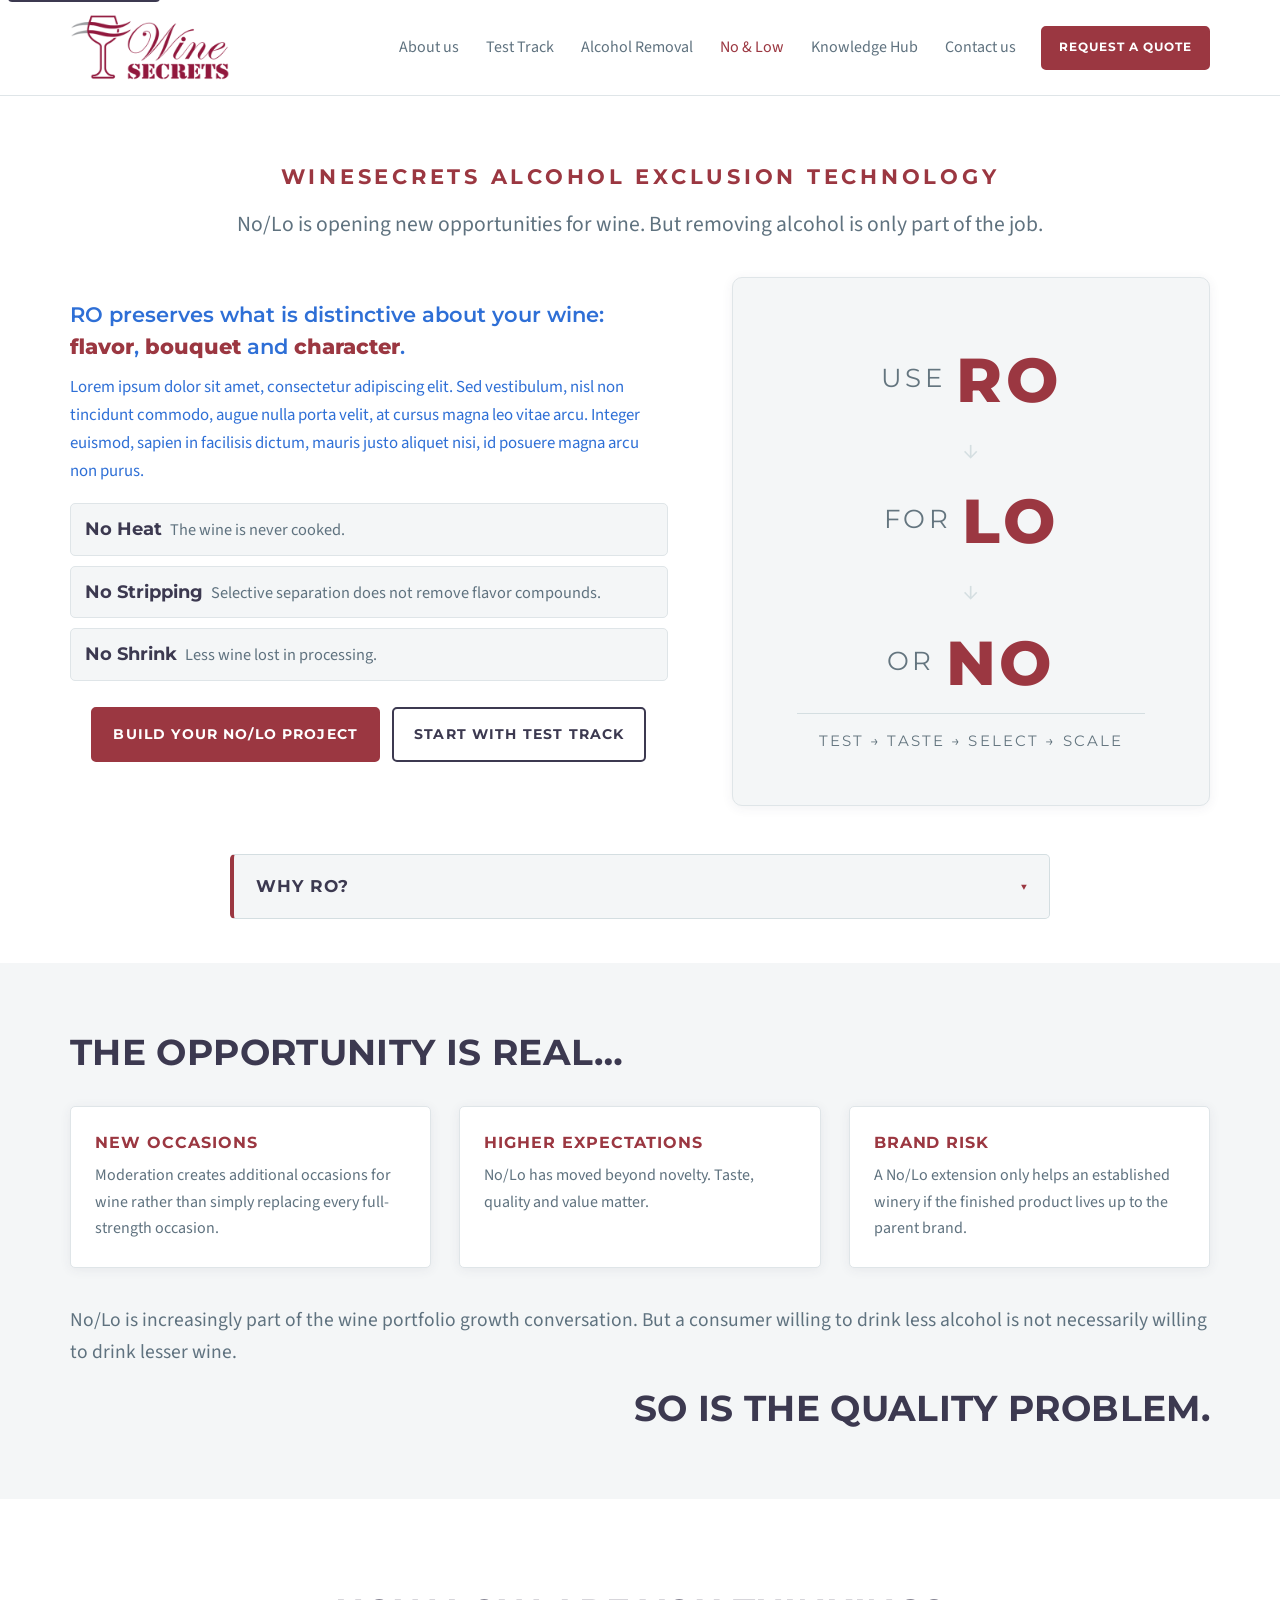
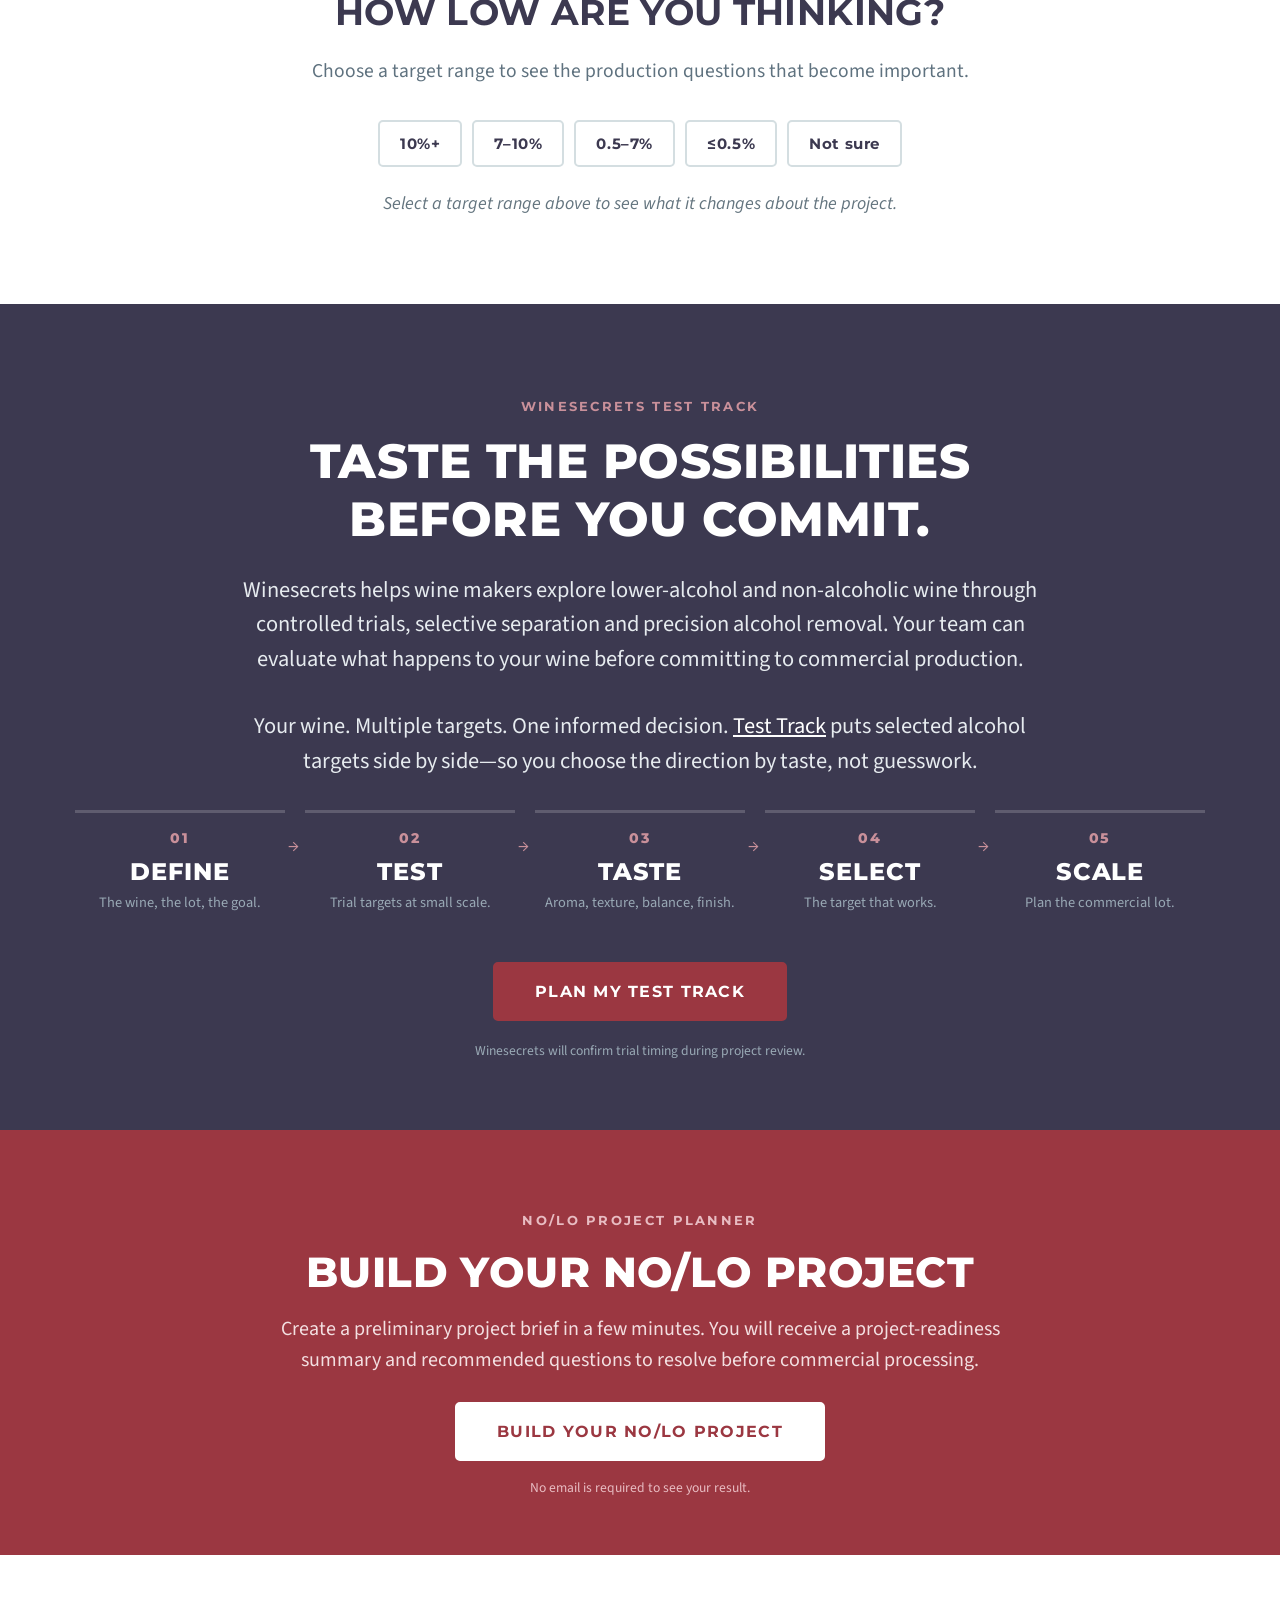
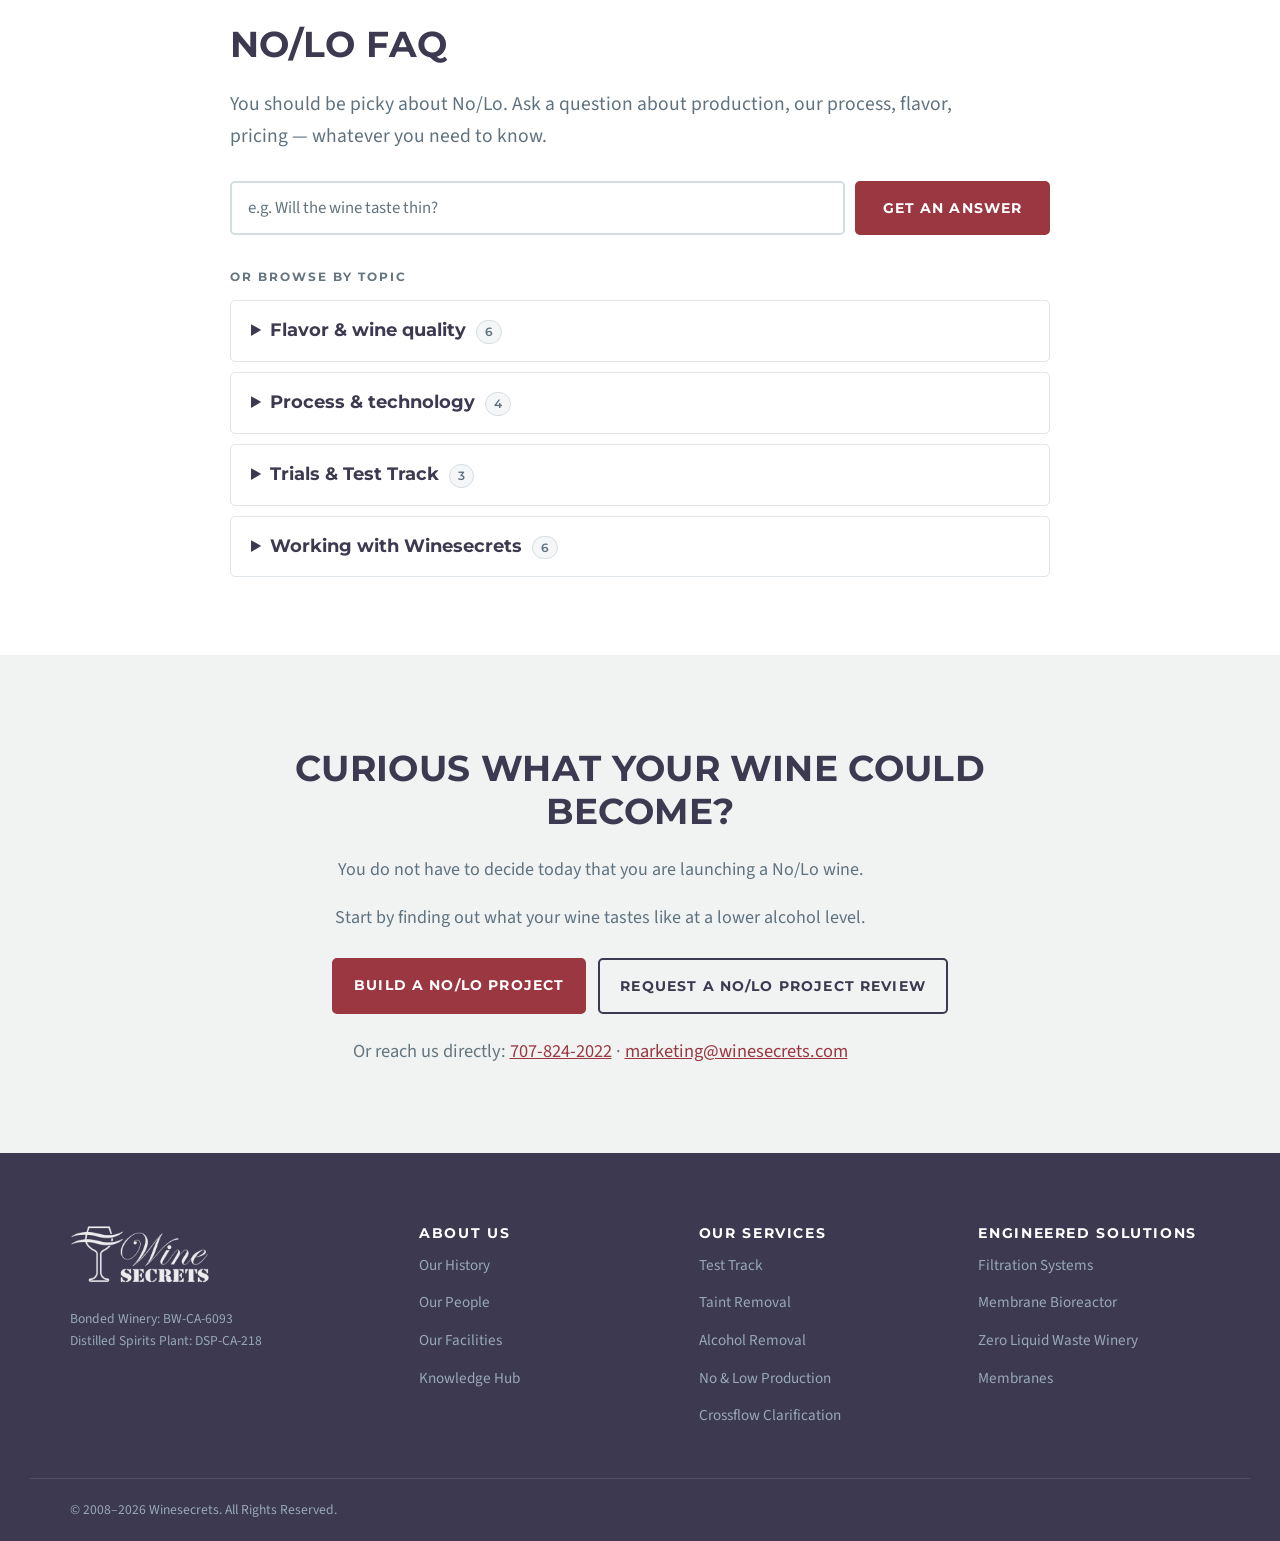
==== index.html @ f5e4d3cb "Intro line spans the page under the kicker; lorem block in brighter blue - 'No/Lo is opening new opp" ====
<!DOCTYPE html>
<html lang="en">
<head>
<meta charset="utf-8">
<meta name="viewport" content="width=device-width, initial-scale=1">
<title>No/Low Wine Dealcoholization | RO Alcohol Removal | Winesecrets</title>
<meta name="description" content="Explore No/Low wine production with Winesecrets. Trial multiple alcohol targets, evaluate your wine first, then scale with precision RO-based dealcoholization.">
<!--
  LOCAL PROTOTYPE — "Use RO for Lo or No" campaign page + No/Lo Project Planner.
  Not for production deployment. Claims marked [VERIFY ...] require Winesecrets signoff.
  See README.md for run/debug instructions.
-->
<link rel="icon" type="image/svg+xml" href="assets/favicon.svg">
<link rel="icon" type="image/png" sizes="32x32" href="assets/favicon-32.png">
<link rel="apple-touch-icon" href="assets/apple-touch-icon.png">
<link rel="preconnect" href="https://fonts.googleapis.com">
<link rel="preconnect" href="https://fonts.gstatic.com" crossorigin>
<link href="https://fonts.googleapis.com/css2?family=Montserrat:wght@400;600;700;800&family=Source+Sans+3:wght@400;600;700&display=swap" rel="stylesheet">
<link rel="stylesheet" href="css/styles.css?v=20260904q">
<script type="application/ld+json">
{
  "@context": "https://schema.org",
  "@type": "Service",
  "name": "No/Low Wine Dealcoholization",
  "provider": {
    "@type": "Organization",
    "name": "Winesecrets",
    "url": "https://winesecrets.com/"
  },
  "serviceType": "Wine dealcoholization and alcohol adjustment",
  "areaServed": "North America",
  "url": "https://winesecrets.com/no-lo-wine-dealcoholization/"
}
</script>
</head>
<body>
<a class="ws-nolo-skip" href="#main">Skip to content</a>

<!-- ============ 01 HEADER ============ -->
<header class="ws-nolo-header">
  <div class="ws-nolo-header__inner">
    <a class="ws-nolo-header__logo" href="https://winesecrets.com/">
      <img src="assets/logo.png" alt="Winesecrets" width="160" height="67">
    </a>
    <button class="ws-nolo-header__toggle" id="ws-nolo-nav-toggle" aria-expanded="false" aria-controls="ws-nolo-nav">
      <span class="ws-nolo-header__toggle-bar" aria-hidden="true"></span>
      Menu
    </button>
    <nav class="ws-nolo-header__nav" id="ws-nolo-nav" aria-label="Winesecrets">
      <ul>
        <li><a href="https://winesecrets.com/about-us/">About us</a></li>
        <li><a href="https://winesecrets.com/test-track/">Test Track</a></li>
        <li><a href="https://winesecrets.com/alcohol-removal/">Alcohol Removal</a></li>
        <li><a href="https://winesecrets.com/no-lo/" aria-current="page">No &amp; Low</a></li>
        <li><a href="https://winesecrets.com/knowledge-hub/">Knowledge Hub</a></li>
        <li><a href="https://winesecrets.com/contact-us">Contact us</a></li>
        <li><a class="ws-nolo-btn ws-nolo-btn--primary ws-nolo-btn--sm" href="https://winesecrets.com/contact-us">Request a Quote</a></li>
      </ul>
    </nav>
  </div>
</header>

<main id="main">

<!-- ============ 02 HERO ============ -->
<section class="ws-nolo-hero" id="top">
  <div class="ws-nolo-container ws-nolo-hero__kicker">
    <p class="ws-nolo-eyebrow">Winesecrets Alcohol Exclusion Technology</p>
    <p class="ws-nolo-hero__intro">No/Lo is opening new opportunities for wine. But removing alcohol is only part of the job.</p>
  </div>
  <div class="ws-nolo-container ws-nolo-hero__grid">
    <div class="ws-nolo-hero__copy">
      <h1 class="ws-nolo-visually-hidden">Use RO for Lo or No</h1>
      <div class="ws-nolo-hero__quality">
        <p class="ws-nolo-hero__quality-label" id="ws-nolo-quality-label">RO preserves what is distinctive about your wine: <strong>flavor</strong>, <strong>bouquet</strong> and <strong>character</strong>.</p>
        <!-- PLACEHOLDER COPY: replace before production -->
        <p class="ws-nolo-hero__quality-lorem">Lorem ipsum dolor sit amet, consectetur adipiscing elit. Sed vestibulum, nisl non tincidunt commodo, augue nulla porta velit, at cursus magna leo vitae arcu. Integer euismod, sapien in facilisis dictum, mauris justo aliquet nisi, id posuere magna arcu non purus.</p>
        <ul class="ws-nolo-hero__benefits" aria-labelledby="ws-nolo-quality-label">
          <li><strong>No Heat</strong><span>The wine is never cooked.</span></li>
          <li><strong>No Stripping</strong><span>Selective separation does not remove flavor compounds.</span></li>
          <li><strong>No Shrink</strong><span>Less wine lost in processing.</span></li>
        </ul>
      </div>
      <div class="ws-nolo-hero__ctas">
        <a class="ws-nolo-btn ws-nolo-btn--primary" id="ws-nolo-hero-build" href="#project-planner" data-analytics="nolo_hero_project_click">Build Your No/Lo Project</a>
        <a class="ws-nolo-btn ws-nolo-btn--secondary" id="ws-nolo-hero-testtrack" href="#test-track" data-analytics="nolo_hero_testtrack_click">Start with Test Track</a>
      </div>
    </div>
    <div class="ws-nolo-hero__visual" aria-hidden="true">
      <div class="ws-nolo-hero__device">
        <div class="ws-nolo-hero__device-stack">
          <div class="ws-nolo-hero__device-row"><span class="ws-nolo-hero__device-word">Use</span> <span class="ws-nolo-hero__device-mark">RO</span></div>
          <div class="ws-nolo-hero__device-arrow">&darr;</div>
          <div class="ws-nolo-hero__device-row"><span class="ws-nolo-hero__device-word">for</span> <span class="ws-nolo-hero__device-mark">LO</span></div>
          <div class="ws-nolo-hero__device-arrow">&darr;</div>
          <div class="ws-nolo-hero__device-row"><span class="ws-nolo-hero__device-word">or</span> <span class="ws-nolo-hero__device-mark">NO</span></div>
        </div>
        <div class="ws-nolo-hero__device-caption">Test &rarr; Taste &rarr; Select &rarr; Scale</div>
      </div>
    </div>
  </div>
  <!-- Returning-visitor callout is injected here by js/visitor.js when a saved project exists -->
  <div class="ws-nolo-container" id="ws-nolo-welcome-slot"></div>
</section>

<!-- ============ 03 WHY RO? (optional technical aside, collapsible) ============ -->
<section class="ws-nolo-aside" id="process">
  <div class="ws-nolo-container">
    <details class="ws-nolo-collapse ws-nolo-collapse--aside" id="ws-nolo-process-details">
      <summary>
        <h2>Why RO?</h2>
      </summary>
      <div class="ws-nolo-collapse__body">
        <p class="ws-nolo-lead">Winesecrets uses Reverse Osmosis as the selective separation stage of its alcohol-removal workflow.</p>

        <ol class="ws-nolo-diagram" aria-label="Winesecrets No/Lo process">
          <li>Wine</li>
          <li>RO Separation</li>
          <li>Permeate Stream</li>
          <li>Controlled Ethanol Removal</li>
          <li>Reintegration</li>
          <li>Target ABV</li>
        </ol>

        <div class="ws-nolo-prose">
          <p>The purpose is not simply to remove alcohol. It is to make the intervention controlled and selective, then return the adjusted stream to the wine as part of the complete production workflow.</p>
        </div>
        <details class="ws-nolo-details">
          <summary>What happens during RO separation?</summary>
          <p>RO separates a permeate stream containing water and ethanol from larger wine components. Ethanol is then reduced from that stream through the appropriate controlled process before reintegration.</p>
        </details>
      </div>
    </details>
  </div>
</section>

<!-- ============ 04 MARKET CONTEXT ============ -->
<section class="ws-nolo-section ws-nolo-section--soft" id="market" data-visitor-section="market">
  <div class="ws-nolo-container">
    <h2>The opportunity is real&hellip;</h2>
    <!-- Implementation note: no unsupported market-size statistics here. If added later they must be sourced, dated, and wine-specific. -->
    <div class="ws-nolo-cardgrid ws-nolo-cardgrid--3">
      <article class="ws-nolo-card">
        <h3>New Occasions</h3>
        <p>Moderation creates additional occasions for wine rather than simply replacing every full-strength occasion.</p>
      </article>
      <article class="ws-nolo-card">
        <h3>Higher Expectations</h3>
        <p>No/Lo has moved beyond novelty. Taste, quality and value matter.</p>
      </article>
      <article class="ws-nolo-card">
        <h3>Brand Risk</h3>
        <p>A No/Lo extension only helps an established winery if the finished product lives up to the parent brand.</p>
      </article>
    </div>
    <p class="ws-nolo-lead ws-nolo-market__shift">No/Lo is increasingly part of the wine portfolio growth conversation. But a consumer willing to drink less alcohol is not necessarily willing to drink lesser wine.</p>
    <h2 class="ws-nolo-market__punch">So is the quality problem.</h2>
  </div>
</section>

<!-- ============ 04 TARGET EXPLORER ============ -->
<section class="ws-nolo-section" id="target-explorer">
  <div class="ws-nolo-container ws-nolo-center">
    <h2>How low are you thinking?</h2>
    <p class="ws-nolo-lead">Choose a target range to see the production questions that become important.</p>
    <!-- Target ranges are planning categories, not regulatory classifications. Exact ranges may be adjusted after regulatory/technical review. -->
    <div class="ws-nolo-explorer">
      <div class="ws-nolo-explorer__controls" role="group" aria-label="Target alcohol range" id="ws-nolo-explorer-controls">
        <!-- buttons rendered by js/main.js from js/content.js -->
      </div>
      <div class="ws-nolo-explorer__panel" id="ws-nolo-explorer-panel" aria-live="polite">
        <p class="ws-nolo-explorer__hint">Select a target range above to see what it changes about the project.</p>
      </div>
      <div class="ws-nolo-explorer__cta" id="ws-nolo-explorer-cta" hidden>
        <button type="button" class="ws-nolo-btn ws-nolo-btn--primary" id="ws-nolo-explorer-build">Build My No/Lo Project</button>
      </div>
    </div>
  </div>
</section>

<!-- ============ 05 TEST TRACK (focal section) ============ -->
<section class="ws-nolo-section ws-nolo-testtrack" id="test-track" data-visitor-section="testtrack">
  <div class="ws-nolo-container ws-nolo-center">
    <p class="ws-nolo-eyebrow ws-nolo-eyebrow--ondark">Winesecrets Test Track</p>
    <h2 class="ws-nolo-testtrack__title">Taste the possibilities<br>before you commit.</h2>
    <p class="ws-nolo-testtrack__lead">Winesecrets helps wine makers explore lower-alcohol and non-alcoholic wine through controlled trials, selective separation and precision alcohol removal. Your team can evaluate what happens to your wine before committing to commercial production.</p>
    <p class="ws-nolo-testtrack__lead">Your wine. Multiple targets. One informed decision. <a href="https://winesecrets.com/test-track/">Test Track</a> puts selected alcohol targets side by side&mdash;so you choose the direction by taste, not guesswork.</p>
    <ol class="ws-nolo-testtrack__steps">
      <li><span class="ws-nolo-testtrack__num" aria-hidden="true">01</span><strong>Define</strong><small>The wine, the lot, the goal.</small></li>
      <li><span class="ws-nolo-testtrack__num" aria-hidden="true">02</span><strong>Test</strong><small>Trial targets at small scale.</small></li>
      <li><span class="ws-nolo-testtrack__num" aria-hidden="true">03</span><strong>Taste</strong><small>Aroma, texture, balance, finish.</small></li>
      <li><span class="ws-nolo-testtrack__num" aria-hidden="true">04</span><strong>Select</strong><small>The target that works.</small></li>
      <li><span class="ws-nolo-testtrack__num" aria-hidden="true">05</span><strong>Scale</strong><small>Plan the commercial lot.</small></li>
    </ol>
    <button type="button" class="ws-nolo-btn ws-nolo-btn--primary ws-nolo-btn--lg" id="ws-nolo-testtrack-plan" data-analytics="nolo_testtrack_cta_clicked">Plan My Test Track</button>
    <!-- [VERIFY OPERATIONS] No turnaround promise here. Timing language: -->
    <p class="ws-nolo-microcopy ws-nolo-microcopy--ondark">Winesecrets will confirm trial timing during project review.</p>
  </div>
</section>

<!-- ============ 06 NO/LO PROJECT PLANNER (opens in modal) ============ -->
<section class="ws-nolo-section ws-nolo-planner-band" id="project-planner">
  <div class="ws-nolo-container ws-nolo-center">
    <p class="ws-nolo-eyebrow ws-nolo-eyebrow--onburgundy">No/Lo Project Planner</p>
    <h2 class="ws-nolo-planner-band__title">Build Your No/Lo Project</h2>
    <p class="ws-nolo-planner-band__lead">Create a preliminary project brief in a few minutes. You will receive a project-readiness summary and recommended questions to resolve before commercial processing.</p>
    <button type="button" class="ws-nolo-btn ws-nolo-btn--inverse ws-nolo-btn--lg" id="ws-nolo-open-planner">Build Your No/Lo Project</button>
    <p class="ws-nolo-microcopy ws-nolo-planner-band__note">No email is required to see your result.</p>
  </div>
</section>

<!-- Common-concerns questions merged into the FAQ ask box below (js/content.js). -->

<!-- ============ 08 FAQ / ASK A QUESTION ============ -->
<section class="ws-nolo-section" id="faq">
  <div class="ws-nolo-container ws-nolo-container--narrow">
    <h2>No/Lo FAQ</h2>
    <p class="ws-nolo-lead">You should be picky about No/Lo. Ask a question about production, our process, flavor, pricing &mdash; whatever you need to know.</p>
    <form class="ws-nolo-ask" id="ws-nolo-ask-form" role="search">
      <label class="ws-nolo-visually-hidden" for="ws-nolo-ask-input">Ask a No/Lo question</label>
      <input type="text" id="ws-nolo-ask-input" autocomplete="off" spellcheck="false">
      <button type="submit" class="ws-nolo-btn ws-nolo-btn--primary">Get an Answer</button>
    </form>
    <div class="ws-nolo-ask__results" id="ws-nolo-ask-results" aria-live="polite"></div>
    <p class="ws-nolo-faq-browse-title">Or browse by topic</p>
    <div class="ws-nolo-faq-topics" id="ws-nolo-faq-topics">
      <!-- topic groups rendered by js/main.js from js/content.js -->
    </div>
  </div>
</section>

<!-- ============ 14 FINAL CTA ============ -->
<section class="ws-nolo-section ws-nolo-final" id="final-cta">
  <div class="ws-nolo-container ws-nolo-container--narrow ws-nolo-center">
    <h2 id="ws-nolo-final-title">Curious what your wine could become?</h2>
    <div class="ws-nolo-prose" id="ws-nolo-final-body">
      <p>You do not have to decide today that you are launching a No/Lo wine.</p>
      <p>Start by finding out what your wine tastes like at a lower alcohol level.</p>
    </div>
    <div class="ws-nolo-hero__ctas ws-nolo-hero__ctas--center">
      <a class="ws-nolo-btn ws-nolo-btn--primary" id="ws-nolo-final-primary" href="#project-planner">Build a No/Lo Project</a>
      <button type="button" class="ws-nolo-btn ws-nolo-btn--secondary" id="ws-nolo-final-review">Request a No/Lo Project Review</button>
    </div>
    <p class="ws-nolo-microcopy ws-nolo-final__contact">Or reach us directly: <a href="tel:+17078242022">707-824-2022</a> &middot; <a href="mailto:marketing@winesecrets.com">marketing@winesecrets.com</a></p>
  </div>
</section>

</main>

<!-- ============ 15 FOOTER ============ -->
<footer class="ws-nolo-footer">
  <div class="ws-nolo-container ws-nolo-footer__grid">
    <div class="ws-nolo-footer__col ws-nolo-footer__brand">
      <img src="assets/logo.png" alt="Winesecrets" width="140" height="59">
      <p>Bonded Winery: BW-CA-6093<br>Distilled Spirits Plant: DSP-CA-218</p>
    </div>
    <nav class="ws-nolo-footer__col" aria-label="About">
      <h3>About Us</h3>
      <ul>
        <li><a href="https://winesecrets.com/about-us/">Our History</a></li>
        <li><a href="https://winesecrets.com/our-people/">Our People</a></li>
        <li><a href="https://winesecrets.com/our-facilities/">Our Facilities</a></li>
        <li><a href="https://winesecrets.com/knowledge-hub/">Knowledge Hub</a></li>
      </ul>
    </nav>
    <nav class="ws-nolo-footer__col" aria-label="Services">
      <h3>Our Services</h3>
      <ul>
        <li><a href="https://winesecrets.com/test-track/">Test Track</a></li>
        <li><a href="https://winesecrets.com/taint-removal/">Taint Removal</a></li>
        <li><a href="https://winesecrets.com/alcohol-removal/">Alcohol Removal</a></li>
        <li><a href="https://winesecrets.com/no-lo/">No &amp; Low Production</a></li>
        <li><a href="https://winesecrets.com/crossflow-clarification/">Crossflow Clarification</a></li>
      </ul>
    </nav>
    <nav class="ws-nolo-footer__col" aria-label="Engineered solutions">
      <h3>Engineered Solutions</h3>
      <ul>
        <li><a href="https://winesecrets.com/ws-veolia-filtration-systems/">Filtration Systems</a></li>
        <li><a href="https://winesecrets.com/membrane-bioreactor/">Membrane Bioreactor</a></li>
        <li><a href="https://winesecrets.com/zero-liquid-waste-winery/">Zero Liquid Waste Winery</a></li>
        <li><a href="https://winesecrets.com/membranes/">Membranes</a></li>
      </ul>
    </nav>
  </div>
  <div class="ws-nolo-container ws-nolo-footer__legal">
    <p>&copy; 2008&ndash;2026 Winesecrets. All Rights Reserved.</p>
  </div>
</footer>

<!-- ============ PLANNER MODAL ============ -->
<dialog class="ws-nolo-modal ws-nolo-modal--planner" id="ws-nolo-planner-modal" aria-labelledby="ws-nolo-planner-modal-title">
  <form method="dialog" class="ws-nolo-modal__close-form"><button class="ws-nolo-modal__close" aria-label="Close planner">&times;</button></form>
  <div class="ws-nolo-modal__body">
    <p class="ws-nolo-eyebrow">Winesecrets Alcohol Exclusion Technology</p>
    <h3 class="ws-nolo-modal__title" id="ws-nolo-planner-modal-title">Build Your No/Lo Project</h3>
    <p class="ws-nolo-microcopy" style="margin-top:0">No email is required to see your result. Progress is saved in your browser — you can close this window and come back.</p>
    <div class="ws-nolo-planner" id="ws-nolo-planner">
      <p class="ws-nolo-planner__storage-note" id="ws-nolo-storage-note" hidden>Your browser is not allowing local project storage. You can still use the planner, but your progress may not be saved if you leave this page.</p>
      <div class="ws-nolo-planner__progress" id="ws-nolo-planner-progress"></div>
      <p class="ws-nolo-visually-hidden" id="ws-nolo-planner-announce" role="status" aria-live="polite"></p>
      <form class="ws-nolo-planner__form" id="ws-nolo-planner-form" novalidate>
        <!-- steps rendered by js/planner.js from schema in js/content.js -->
      </form>
      <div class="ws-nolo-planner__results" id="ws-nolo-planner-results" hidden></div>
    </div>
  </div>
</dialog>

<!-- ============ TEST TRACK MODAL (mock) ============ -->
<dialog class="ws-nolo-modal ws-nolo-modal--testtrack" id="ws-nolo-testtrack-modal" aria-labelledby="ws-nolo-tt-title">
  <form method="dialog" class="ws-nolo-modal__close-form"><button class="ws-nolo-modal__close" aria-label="Close">&times;</button></form>
  <div class="ws-nolo-modal__body" id="ws-nolo-tt-body">
    <p class="ws-nolo-eyebrow">Winesecrets Test Track</p>
    <h3 class="ws-nolo-modal__title" id="ws-nolo-tt-title">Prototype your No/Lo wine.</h3>
    <p>Bench trials run with the same technology as full-scale treatment&mdash;so your team can taste your own wine at selected alcohol targets before committing the lot.</p>
    <ol class="ws-nolo-tt-steps">
      <li><strong>Request a kit</strong><span>A specialized sample shipping kit arrives with everything you need to safely send your wine.</span></li>
      <!-- [VERIFY OPERATIONS] sample volume wording sourced from current winesecrets.com/test-track/ -->
      <li><strong>Send a sample</strong><span>Most alcohol trials need just a single 750&nbsp;ml bottle.</span></li>
      <li><strong>Taste the results</strong><span>Treated samples come back at the selected targets. Taste them blind and choose the level where the wine works.</span></li>
    </ol>
    <!-- [VERIFY OPERATIONS] No turnaround promise (live site is inconsistent: "one business day" vs "3-5 business days"). -->
    <p class="ws-nolo-microcopy">Illustrative: one wine, trialed at 9%, 5% and 0.5%&mdash;the target is chosen by taste. Winesecrets will confirm trial timing when your trial is scheduled.</p>
    <form id="ws-nolo-tt-form" novalidate>
      <div class="ws-nolo-field"><label for="ws-tt-name">Name <span aria-hidden="true">*</span></label><input id="ws-tt-name" name="name" type="text" autocomplete="name" required></div>
      <div class="ws-nolo-field"><label for="ws-tt-company">Winery / Company <span aria-hidden="true">*</span></label><input id="ws-tt-company" name="company" type="text" autocomplete="organization" required></div>
      <div class="ws-nolo-field"><label for="ws-tt-email">Email <span aria-hidden="true">*</span></label><input id="ws-tt-email" name="email" type="email" autocomplete="email" required></div>
      <div class="ws-nolo-field"><label for="ws-tt-phone">Phone</label><input id="ws-tt-phone" name="phone" type="tel" autocomplete="tel"></div>
      <div class="ws-nolo-field"><label for="ws-tt-notes">About the wine and target(s)</label><textarea id="ws-tt-notes" name="notes" rows="3"></textarea></div>
      <p class="ws-nolo-microcopy" id="ws-nolo-tt-brief-note"></p>
      <p class="ws-nolo-error" id="ws-nolo-tt-error" role="alert" hidden>Please complete the required name, winery and email fields.</p>
      <button type="submit" class="ws-nolo-btn ws-nolo-btn--primary">Request My Test Track Kit</button>
    </form>
    <p class="ws-nolo-faq-contact">Prefer to start by phone or email? Call <a href="tel:+17078242022">707-824-2022</a> or email <a href="mailto:marketing@winesecrets.com">marketing@winesecrets.com</a>.</p>
  </div>
  <div class="ws-nolo-modal__body" id="ws-nolo-tt-success" hidden>
    <h3 class="ws-nolo-modal__title">Local prototype</h3>
    <p>Your Test Track request is ready. In production, this action will send your request&mdash;with your project brief attached&mdash;to Winesecrets.</p>
    <p class="ws-nolo-microcopy">Mock submission payload (also logged to the browser console):</p>
    <pre class="ws-nolo-payload" id="ws-nolo-tt-payload"></pre>
    <form method="dialog"><button class="ws-nolo-btn ws-nolo-btn--secondary">Close</button></form>
  </div>
</dialog>

<!-- ============ LEAD CAPTURE MODAL (mock) ============ -->
<dialog class="ws-nolo-modal" id="ws-nolo-review-modal" aria-labelledby="ws-nolo-review-title">
  <form method="dialog" class="ws-nolo-modal__close-form"><button class="ws-nolo-modal__close" aria-label="Close">&times;</button></form>
  <div class="ws-nolo-modal__body" id="ws-nolo-review-body">
    <h3 id="ws-nolo-review-title" class="ws-nolo-modal__title">Complimentary No/Lo Project Review</h3>
    <p>You've built the project. Let an experienced Winesecrets team member review the target, lot, timing and key concerns with you before you decide what to trial.</p>
    <form id="ws-nolo-review-form" novalidate>
      <div class="ws-nolo-field"><label for="ws-review-name">Name <span aria-hidden="true">*</span></label><input id="ws-review-name" name="name" type="text" autocomplete="name" required></div>
      <div class="ws-nolo-field"><label for="ws-review-company">Winery / Company <span aria-hidden="true">*</span></label><input id="ws-review-company" name="company" type="text" autocomplete="organization" required></div>
      <div class="ws-nolo-field"><label for="ws-review-email">Email <span aria-hidden="true">*</span></label><input id="ws-review-email" name="email" type="email" autocomplete="email" required></div>
      <div class="ws-nolo-field"><label for="ws-review-phone">Phone</label><input id="ws-review-phone" name="phone" type="tel" autocomplete="tel"></div>
      <div class="ws-nolo-field"><label for="ws-review-contact">Preferred contact</label>
        <select id="ws-review-contact" name="preferredContact"><option value="">No preference</option><option value="email">Email</option><option value="phone">Phone</option></select>
      </div>
      <div class="ws-nolo-field"><label for="ws-review-note">Additional note</label><textarea id="ws-review-note" name="note" rows="3"></textarea></div>
      <p class="ws-nolo-microcopy">Your project brief is attached to this request automatically.</p>
      <p class="ws-nolo-error" id="ws-nolo-review-error" role="alert" hidden>Please complete the required name, winery and email fields.</p>
      <button type="submit" class="ws-nolo-btn ws-nolo-btn--primary">Request My Project Review</button>
    </form>
  </div>
  <div class="ws-nolo-modal__body" id="ws-nolo-review-success" hidden>
    <h3 class="ws-nolo-modal__title">Local prototype</h3>
    <p>Your project is ready. In production, this action will send the project brief to Winesecrets.</p>
    <p class="ws-nolo-microcopy">Mock submission payload (also logged to the browser console):</p>
    <pre class="ws-nolo-payload" id="ws-nolo-review-payload"></pre>
    <form method="dialog"><button class="ws-nolo-btn ws-nolo-btn--secondary">Close</button></form>
  </div>
</dialog>

<!-- ============ PRINT-ONLY BRIEF ============ -->
<div class="ws-nolo-print-brief" id="ws-nolo-print-brief" aria-hidden="true"></div>

<!-- ============ DEBUG PANEL (local only, ?debug=1) ============ -->
<aside class="ws-nolo-debug" id="ws-nolo-debug" hidden aria-label="Prototype debug panel"></aside>

<script src="js/content.js?v=20260904q" defer></script>
<script src="js/analytics.js?v=20260904q" defer></script>
<script src="js/visitor.js?v=20260904q" defer></script>
<script src="js/planner.js?v=20260904q" defer></script>
<script src="js/main.js?v=20260904q" defer></script>
</body>
</html>
---- css/styles.css ----
/* ============================================================
   Winesecrets — Use RO for Lo or No — prototype styles
   Brand tokens sampled from winesecrets.com production CSS
   (2026-08-11). Re-verify values during WordPress integration.
   All campaign classes are namespaced ws-nolo- per spec §41.
   ============================================================ */

:root {
  /* Sampled from production site */
  --ws-brand-primary: #9b3741;        /* Winesecrets burgundy (logo, h3) */
  --ws-brand-primary-dark: #7e2c35;
  --ws-brand-secondary: #3c3950;      /* heading slate */
  --ws-text: #5f727f;                 /* body slate-gray */
  --ws-text-muted: #64757f;           /* darkened from sampled #99a9b5 to pass 4.5:1 AA on white and #f4f6f7 */
  --ws-muted-on-dark: #99a9b5;        /* original sampled muted — dark footer only */
  --ws-bg: #ffffff;
  --ws-bg-soft: #f4f6f7;
  --ws-bg-softer: #f0f3f2;
  --ws-border: #dfe5e8;
  --ws-border-strong: #d4dee1;
  --ws-accent: #9b3741;
  --ws-focus: #3858e9;                /* accessible focus ring */
  --ws-blue: #2e6fd6;                 /* hero statement blue */

  --font-heading: "Montserrat", "Helvetica Neue", Arial, sans-serif;
  --font-body: "Source Sans 3", "Source Sans Pro", Arial, sans-serif;

  --ws-container: 1220px;
  --ws-reading: 740px;
  --ws-radius: 5px;
  --ws-shadow: 0 2px 12px rgba(60, 57, 80, 0.07);
  --ws-section-pad: clamp(36px, 5.5vw, 68px); /* compressed from 48–104px to shorten total scroll */
}

/* ---------- reset-ish ---------- */
*, *::before, *::after { box-sizing: border-box; }
/* JS-managed hidden must always win over layout display rules
   (e.g. .ws-nolo-subfields--row { display:flex }). */
[hidden] { display: none !important; }
html { scroll-behavior: smooth; }
@media (prefers-reduced-motion: reduce) {
  html { scroll-behavior: auto; }
  *, *::before, *::after { animation-duration: 0.001s !important; transition-duration: 0.001s !important; }
}
body {
  margin: 0;
  font-family: var(--font-body);
  font-size: 1.125rem;
  line-height: 1.65;
  color: var(--ws-text);
  background: var(--ws-bg);
  -webkit-font-smoothing: antialiased;
}
img { max-width: 100%; height: auto; }
h1, h2, h3, h4 { font-family: var(--font-heading); line-height: 1.2; margin: 0 0 0.6em; }
h2 {
  color: var(--ws-brand-secondary);
  text-transform: uppercase;
  font-weight: 700;
  font-size: clamp(1.5rem, 3.4vw, 2.25rem);
  letter-spacing: 0.01em;
}
h3 {
  color: var(--ws-brand-primary);
  text-transform: uppercase;
  font-weight: 400;
  font-size: clamp(1.05rem, 2.2vw, 1.4rem);
}
h4 { color: var(--ws-brand-secondary); text-transform: uppercase; font-weight: 700; font-size: 1.05rem; letter-spacing: 0.04em; }
p { margin: 0 0 1em; }
a { color: var(--ws-brand-primary); }
a:hover { color: var(--ws-brand-primary-dark); }
ul { padding-left: 1.3em; }

:focus-visible {
  outline: 3px solid var(--ws-focus);
  outline-offset: 2px;
  border-radius: 2px;
}

.ws-nolo-visually-hidden {
  position: absolute; width: 1px; height: 1px;
  margin: -1px; padding: 0; border: 0;
  clip: rect(0 0 0 0); overflow: hidden; white-space: nowrap;
}
.ws-nolo-skip {
  position: absolute; left: 8px; top: -48px;
  background: var(--ws-brand-secondary); color: #fff;
  padding: 10px 18px; z-index: 100; border-radius: 0 0 4px 4px;
  transition: top 0.15s ease;
}
.ws-nolo-skip:focus { top: 0; color: #fff; }

/* ---------- layout ---------- */
.ws-nolo-container { max-width: var(--ws-container); margin: 0 auto; padding: 0 clamp(18px, 4vw, 40px); }
.ws-nolo-container--narrow { max-width: 900px; }
.ws-nolo-section { padding: var(--ws-section-pad) 0; }
.ws-nolo-section--soft { background: var(--ws-bg-soft); }
.ws-nolo-center { text-align: center; margin-top: 1.5rem; }
.ws-nolo-lead { font-size: 1.22rem; max-width: var(--ws-reading); }
.ws-nolo-center .ws-nolo-lead { margin-left: auto; margin-right: auto; }
.ws-nolo-prose { max-width: var(--ws-reading); }
.ws-nolo-microcopy { font-size: 0.85rem; color: var(--ws-text-muted); max-width: var(--ws-reading); margin-top: 1.2rem; }
.ws-nolo-eyebrow {
  font-family: var(--font-heading);
  font-size: 0.8rem; font-weight: 700;
  letter-spacing: 0.18em; text-transform: uppercase;
  color: var(--ws-brand-primary);
  margin-bottom: 1rem;
}
.ws-nolo-pullquote {
  font-family: var(--font-heading);
  color: var(--ws-brand-secondary);
  font-size: clamp(1.2rem, 2.6vw, 1.6rem);
  font-weight: 600;
  border-left: 4px solid var(--ws-brand-primary);
  padding-left: 1rem;
  margin: 1.6rem 0 2rem;
  max-width: var(--ws-reading);
}
.ws-nolo-subtitle { margin-top: -0.4rem; margin-bottom: 1.4rem; }
.ws-nolo-lead--center { margin-left: auto; margin-right: auto; }

/* ---------- buttons ---------- */
.ws-nolo-btn {
  display: inline-block;
  font-family: var(--font-heading);
  font-weight: 700;
  font-size: 0.85rem;
  letter-spacing: 0.08em;
  text-transform: uppercase;
  text-decoration: none;
  text-align: center;
  border-radius: var(--ws-radius);
  border: 2px solid transparent;
  padding: 14px 26px;
  min-height: 44px;
  cursor: pointer;
  transition: background-color 0.18s ease, color 0.18s ease, border-color 0.18s ease;
}
.ws-nolo-btn--primary { background: var(--ws-brand-primary); color: #fff; border-color: var(--ws-brand-primary); }
.ws-nolo-btn--primary:hover { background: var(--ws-brand-primary-dark); border-color: var(--ws-brand-primary-dark); color: #fff; }
.ws-nolo-btn--secondary { background: transparent; color: var(--ws-brand-secondary); border-color: var(--ws-brand-secondary); }
.ws-nolo-btn--secondary:hover { background: var(--ws-brand-secondary); color: #fff; }
.ws-nolo-btn--ghost { background: transparent; color: var(--ws-brand-primary); border-color: var(--ws-border-strong); font-weight: 600; }
.ws-nolo-btn--ghost:hover { border-color: var(--ws-brand-primary); }
.ws-nolo-btn--text { background: none; border: none; color: var(--ws-brand-primary); padding: 10px 0; min-height: 44px; }
.ws-nolo-btn--text:hover { color: var(--ws-brand-primary-dark); text-decoration: underline; }
.ws-nolo-btn--sm { padding: 9px 16px; min-height: 44px; font-size: 0.78rem; }

/* ---------- header ---------- */
.ws-nolo-header { border-bottom: 1px solid var(--ws-border); background: var(--ws-bg); }
.ws-nolo-header__inner {
  max-width: var(--ws-container); margin: 0 auto;
  padding: 14px clamp(18px, 4vw, 40px);
  display: flex; align-items: center; gap: 24px; flex-wrap: wrap;
}
.ws-nolo-header__logo img { display: block; width: 160px; height: auto; }
.ws-nolo-header__nav { margin-left: auto; }
.ws-nolo-header__nav ul {
  list-style: none; display: flex; align-items: center;
  gap: clamp(10px, 1.8vw, 26px); margin: 0; padding: 0; flex-wrap: wrap;
}
.ws-nolo-header__nav a:not(.ws-nolo-btn) {
  font-size: 1rem; color: var(--ws-text); text-decoration: none; padding: 8px 2px; display: inline-block;
}
.ws-nolo-header__nav a:not(.ws-nolo-btn):hover,
.ws-nolo-header__nav a[aria-current="page"] { color: var(--ws-brand-primary); }
.ws-nolo-header__toggle { display: none; }

@media (max-width: 880px) {
  .ws-nolo-header__toggle {
    display: inline-flex; align-items: center; gap: 8px;
    margin-left: auto;
    background: none; border: 1px solid var(--ws-border-strong);
    border-radius: var(--ws-radius); padding: 10px 14px;
    font-family: var(--font-heading); font-size: 0.85rem;
    text-transform: uppercase; letter-spacing: 0.06em; color: var(--ws-brand-secondary);
    cursor: pointer; min-height: 44px;
  }
  .ws-nolo-header__toggle-bar {
    display: inline-block; width: 18px; height: 2px; background: currentColor;
    box-shadow: 0 -5px 0 currentColor, 0 5px 0 currentColor;
  }
  .ws-nolo-header__nav { display: none; width: 100%; }
  .ws-nolo-header__nav.is-open { display: block; }
  .ws-nolo-header__nav ul { flex-direction: column; align-items: stretch; gap: 0; padding: 8px 0; }
  .ws-nolo-header__nav a:not(.ws-nolo-btn) { padding: 12px 4px; border-top: 1px solid var(--ws-border); display: block; }
  .ws-nolo-header__nav .ws-nolo-btn { margin: 12px 0 4px; }
}

/* ---------- hero ---------- */
.ws-nolo-hero { padding: clamp(36px, 5vw, 64px) 0 clamp(28px, 4vw, 48px); }
.ws-nolo-hero__grid {
  display: grid; grid-template-columns: minmax(0, 1.25fr) minmax(0, 1fr);
  gap: clamp(28px, 5vw, 72px); align-items: stretch;
}
.ws-nolo-hero__quality-lorem {
  color: var(--ws-blue);
  font-size: 1.05rem;
  margin: 0 0 1.1rem;
  max-width: 46em;
}
.ws-nolo-hero__ctas .ws-nolo-btn { font-size: 0.9rem; padding: 14px 20px; white-space: nowrap; }
.ws-nolo-hero__kicker { text-align: center; }
.ws-nolo-hero__kicker .ws-nolo-eyebrow {
  font-size: clamp(1.05rem, 1.8vw, 1.3rem);
  margin-bottom: 0.8rem;
}
.ws-nolo-hero__intro {
  font-size: 1.35rem;
  margin: 0 0 clamp(20px, 3vw, 34px);
}
.ws-nolo-hero__title {
  color: var(--ws-brand-secondary);
  text-transform: uppercase;
  font-weight: 800;
  font-size: clamp(1.5rem, 4.6vw, 3.2rem);
  letter-spacing: 0.01em;
  margin-bottom: 0.35em;
  white-space: nowrap; /* keep "USE RO FOR LO OR NO" on one line */
}
.ws-nolo-hero__subhead {
  font-family: var(--font-heading);
  color: var(--ws-brand-primary);
  font-size: clamp(1.15rem, 2.6vw, 1.5rem);
  font-weight: 600;
  margin-bottom: 1.2em;
}
.ws-nolo-hero__quality { margin: 1.4rem 0 0.2rem; }
.ws-nolo-hero__quality-label {
  font-family: var(--font-heading);
  font-size: 1.3rem; font-weight: 600;
  line-height: 1.5;
  color: var(--ws-blue);
  margin-bottom: 0.8rem;
  max-width: 46em;
}
.ws-nolo-hero__quality-label strong {
  color: var(--ws-brand-primary);
  font-weight: 800;
}
.ws-nolo-hero__benefits {
  list-style: none; margin: 0; padding: 0;
  display: grid; grid-template-columns: repeat(3, minmax(0, 1fr));
  gap: 12px;
}
/* inside the two-column hero the trio stacks as rows beside the device */
.ws-nolo-hero__grid .ws-nolo-hero__benefits { grid-template-columns: 1fr; gap: 10px; }
.ws-nolo-hero__grid .ws-nolo-hero__benefits li { padding: 10px 14px; }
.ws-nolo-hero__grid .ws-nolo-hero__benefits strong { display: inline; margin-right: 0.45em; }
.ws-nolo-hero__grid .ws-nolo-hero__benefits span { display: inline; }
.ws-nolo-hero__benefits li {
  text-align: left;
  background: var(--ws-bg-soft);
  border: 1px solid var(--ws-border);
  border-radius: var(--ws-radius);
  padding: 12px 14px;
}
.ws-nolo-hero__benefits strong {
  display: block;
  font-family: var(--font-heading);
  color: var(--ws-brand-secondary);
  font-size: 1.15rem;
  margin-bottom: 0.25rem;
}
.ws-nolo-hero__benefits span { display: block; font-size: 1.02rem; line-height: 1.45; }

.ws-nolo-hero__ctas { display: flex; gap: 12px; flex-wrap: nowrap; justify-content: center; margin: 1.6rem 0 0.8rem; }
.ws-nolo-hero__ctas--center { justify-content: center; }

.ws-nolo-hero__visual { display: flex; justify-content: center; align-items: stretch; }
.ws-nolo-hero__device {
  display: flex; flex-direction: column;
  width: 100%;
  background: var(--ws-bg-soft);
  border: 1px solid var(--ws-border);
  border-radius: 10px;
  box-shadow: var(--ws-shadow);
  padding: clamp(28px, 4vw, 52px) clamp(32px, 5vw, 64px);
  text-align: center;
  min-width: min(320px, 100%);
}
.ws-nolo-hero__device-stack {
  flex: 1 1 auto;
  display: flex; flex-direction: column; justify-content: center;
}
.ws-nolo-hero__device-row {
  font-family: var(--font-heading);
  text-transform: uppercase;
  color: var(--ws-text-muted);
  font-size: clamp(1.3rem, 2.4vw, 1.6rem);
  letter-spacing: 0.14em;
  animation: ws-nolo-fadein 0.6s ease both;
}
.ws-nolo-hero__device-row:nth-of-type(2) { animation-delay: 0.25s; }
.ws-nolo-hero__device-row:nth-of-type(3) { animation-delay: 0.5s; }
.ws-nolo-hero__device-mark {
  color: var(--ws-brand-primary);
  font-weight: 800;
  font-size: clamp(2.65rem, 5.4vw, 3.85rem);
  letter-spacing: 0.06em;
  vertical-align: middle;
}
.ws-nolo-hero__device-arrow { color: var(--ws-border-strong); font-size: 1.55rem; line-height: 1.6; }
.ws-nolo-hero__device-caption {
  margin-top: auto; padding-top: 14px;
  border-top: 1px solid var(--ws-border-strong);
  font-family: var(--font-heading);
  font-size: 0.95rem; letter-spacing: 0.14em; text-transform: uppercase;
  color: var(--ws-text-muted);
}
@keyframes ws-nolo-fadein { from { opacity: 0; transform: translateY(6px); } to { opacity: 1; transform: none; } }

/* ---------- welcome-back callout ---------- */
.ws-nolo-welcome {
  margin-top: 28px;
  border: 1px solid var(--ws-border-strong);
  border-left: 4px solid var(--ws-brand-primary);
  border-radius: var(--ws-radius);
  background: var(--ws-bg-soft);
  padding: 16px 20px;
  display: flex; align-items: center; gap: 18px; flex-wrap: wrap;
}
.ws-nolo-welcome p { margin: 0; font-family: var(--font-heading); font-weight: 600; color: var(--ws-brand-secondary); }

/* ---------- cards ---------- */
.ws-nolo-cardgrid { display: grid; gap: clamp(18px, 2.5vw, 28px); margin-top: 2rem; }
.ws-nolo-cardgrid--3 { grid-template-columns: repeat(3, minmax(0, 1fr)); }
.ws-nolo-market__shift { margin-top: 2.2rem; max-width: none; }
.ws-nolo-market__punch { margin: 0.4rem 0 0; text-align: right; }
.ws-nolo-card {
  background: var(--ws-bg);
  border: 1px solid var(--ws-border);
  border-radius: var(--ws-radius);
  box-shadow: var(--ws-shadow);
  padding: 26px 24px;
}
.ws-nolo-card h3 { font-size: 1rem; font-weight: 700; letter-spacing: 0.06em; }
.ws-nolo-card p { margin-bottom: 0; font-size: 1rem; }

@media (max-width: 720px) {
  .ws-nolo-cardgrid--3 { grid-template-columns: 1fr; }
}

/* ---------- "Why RO?" optional aside (boxed, between hero and market) ---------- */
.ws-nolo-aside { padding: 0 0 clamp(28px, 4vw, 44px); }
.ws-nolo-collapse.ws-nolo-collapse--aside {
  background: var(--ws-bg-soft);
  border: 1px solid var(--ws-border-strong);
  border-left: 4px solid var(--ws-brand-primary);
  border-radius: var(--ws-radius);
  padding: 4px 22px;
  max-width: min(820px, 100%); /* ~2/3 of the 1220px container */
  margin: 0 auto; /* centered */
}
.ws-nolo-collapse--aside > summary { padding: 12px 0; align-items: center; }
.ws-nolo-collapse--aside > summary h2 {
  font-size: 1.05rem;
  letter-spacing: 0.06em;
}
.ws-nolo-collapse--aside .ws-nolo-collapse__hint { font-size: 0.8rem; color: var(--ws-text-muted); }
.ws-nolo-collapse--aside .ws-nolo-collapse__body { padding-bottom: 18px; }
.ws-nolo-collapse--aside .ws-nolo-diagram li { background: var(--ws-bg); }
.ws-nolo-collapse--aside .ws-nolo-callout { background: var(--ws-bg); }

/* ---------- collapsible section ("Why RO?") ---------- */
.ws-nolo-collapse { max-width: none; }
.ws-nolo-collapse > summary {
  list-style: none;
  cursor: pointer;
  display: flex; align-items: baseline; gap: 16px; flex-wrap: wrap;
  min-height: 44px;
}
.ws-nolo-collapse > summary::-webkit-details-marker { display: none; }
.ws-nolo-collapse > summary h2 { margin: 0; }
.ws-nolo-collapse > summary::after {
  content: "▾";
  color: var(--ws-brand-primary);
  font-size: 1.2rem;
  transition: transform 0.18s ease;
  margin-left: auto;
}
.ws-nolo-collapse[open] > summary::after { transform: rotate(180deg); }
.ws-nolo-collapse > summary:hover h2 { color: var(--ws-brand-primary); }
.ws-nolo-collapse__hint {
  font-family: var(--font-heading);
  color: var(--ws-brand-primary);
  text-transform: uppercase;
  font-size: 0.95rem;
}
.ws-nolo-collapse__body { padding-top: 1.4rem; }

/* ---------- target explorer ---------- */
.ws-nolo-explorer { margin-top: 2rem; }
.ws-nolo-explorer__controls { display: flex; flex-wrap: wrap; gap: 10px; justify-content: center; }
.ws-nolo-explorer__btn {
  font-family: var(--font-heading);
  font-weight: 700; font-size: 0.95rem; letter-spacing: 0.04em;
  padding: 12px 20px; min-height: 44px; min-width: 44px;
  background: var(--ws-bg);
  color: var(--ws-brand-secondary);
  border: 2px solid var(--ws-border-strong);
  border-radius: var(--ws-radius);
  cursor: pointer;
  transition: background-color 0.18s ease, color 0.18s ease, border-color 0.18s ease;
}
.ws-nolo-explorer__btn:hover { border-color: var(--ws-brand-primary); color: var(--ws-brand-primary); }
.ws-nolo-explorer__btn[aria-pressed="true"] {
  background: var(--ws-brand-primary);
  border-color: var(--ws-brand-primary);
  color: #fff;
}
.ws-nolo-explorer__panel { margin-top: 22px; }
.ws-nolo-explorer__hint { color: var(--ws-text-muted); font-style: italic; }
.ws-nolo-explorer__content {
  background: var(--ws-bg);
  border: 1px solid var(--ws-border);
  border-radius: var(--ws-radius);
  box-shadow: var(--ws-shadow);
  padding: clamp(22px, 3vw, 34px);
  max-width: 860px;
  margin-left: auto; margin-right: auto;
  text-align: left;
  animation: ws-nolo-fadein 0.25s ease both;
}
.ws-nolo-explorer__content h3 { font-weight: 700; font-size: 1.15rem; }
.ws-nolo-explorer__qtitle {
  font-family: var(--font-heading);
  font-size: 0.78rem; font-weight: 700; letter-spacing: 0.14em;
  text-transform: uppercase; color: var(--ws-text-muted); margin-bottom: 0.4rem;
}
.ws-nolo-explorer__content ul { margin: 0 0 1rem; }
.ws-nolo-explorer__content li { margin-bottom: 0.25em; }
.ws-nolo-explorer__next { margin-bottom: 0; }
.ws-nolo-explorer__cta { margin-top: 20px; }

/* final-CTA direct-contact line: larger than standard microcopy */
.ws-nolo-final__contact { font-size: 1.15rem; }

/* ---------- test track (focal dark band) ---------- */
.ws-nolo-testtrack { background: var(--ws-brand-secondary); color: #e6ebef; }
.ws-nolo-eyebrow--ondark { color: #c9909a; }
.ws-nolo-testtrack__title {
  color: #fff;
  font-size: clamp(1.9rem, 4.5vw, 3rem);
  font-weight: 800;
  margin-bottom: 0.5em;
}
.ws-nolo-testtrack__lead {
  font-size: clamp(1.15rem, 2.4vw, 1.4rem);
  line-height: 1.55;
  max-width: 820px;
  margin: 0 auto 2rem;
}
.ws-nolo-testtrack__lead a { color: #fff; }
.ws-nolo-testtrack__lead a:hover { color: #c9909a; }
.ws-nolo-testtrack__steps {
  list-style: none; padding: 0;
  margin: 0 auto 2.2rem;
  display: flex; justify-content: center; align-items: stretch;
  gap: clamp(10px, 2vw, 20px);
  flex-wrap: wrap;
}
.ws-nolo-testtrack__steps li {
  flex: 1 1 150px;
  max-width: 210px;
  display: flex; flex-direction: column; align-items: center; gap: 2px;
  padding: 14px 10px;
  border-top: 3px solid rgba(255, 255, 255, 0.18);
  position: relative;
}
.ws-nolo-testtrack__steps li::after {
  content: "→";
  position: absolute; right: -14px; top: 18px;
  color: #c9909a; font-size: 1.1rem;
}
.ws-nolo-testtrack__steps li:last-child::after { content: none; }
.ws-nolo-testtrack__num {
  font-family: var(--font-heading);
  font-weight: 800; font-size: 0.85rem;
  color: #c9909a; letter-spacing: 0.14em;
}
.ws-nolo-testtrack__steps strong {
  font-family: var(--font-heading);
  font-weight: 800; text-transform: uppercase;
  font-size: clamp(1.15rem, 2.2vw, 1.5rem);
  color: #fff; letter-spacing: 0.04em;
}
.ws-nolo-testtrack__steps small { font-size: 0.9rem; color: var(--ws-muted-on-dark); line-height: 1.35; }
.ws-nolo-microcopy--ondark { color: var(--ws-muted-on-dark); margin: 1.2rem auto 0; text-align: center; }
.ws-nolo-btn--lg { font-size: 1rem; padding: 18px 40px; }
@media (max-width: 720px) {
  .ws-nolo-testtrack__steps { gap: 6px; }
  .ws-nolo-testtrack__steps li { flex: 1 1 100%; max-width: none; flex-direction: row; align-items: baseline; gap: 12px; border-top: none; border-bottom: 1px solid rgba(255, 255, 255, 0.14); padding: 12px 4px; text-align: left; }
  .ws-nolo-testtrack__steps li::after { content: none; }
  .ws-nolo-testtrack__steps small { margin-left: auto; text-align: right; }
}

/* ---------- process diagram ---------- */
.ws-nolo-diagram {
  list-style: none; padding: 0; margin: 2.2rem 0;
  display: flex; align-items: stretch; flex-wrap: wrap; gap: 8px;
}
.ws-nolo-diagram li {
  flex: 1 1 130px;
  display: flex; align-items: center; justify-content: center;
  text-align: center;
  background: var(--ws-bg);
  border: 1px solid var(--ws-border-strong);
  border-radius: var(--ws-radius);
  padding: 16px 10px;
  font-family: var(--font-heading);
  font-size: 0.82rem; font-weight: 700;
  letter-spacing: 0.08em; text-transform: uppercase;
  color: var(--ws-brand-secondary);
  position: relative;
}
.ws-nolo-diagram li:not(:last-child)::after {
  content: "→";
  position: absolute; right: -12px; top: 50%;
  transform: translateY(-50%);
  color: var(--ws-brand-primary);
  font-size: 1rem; z-index: 1;
}
.ws-nolo-diagram li:last-child { background: var(--ws-brand-primary); border-color: var(--ws-brand-primary); color: #fff; }
@media (max-width: 880px) {
  .ws-nolo-diagram { flex-direction: column; }
  .ws-nolo-diagram li:not(:last-child)::after {
    content: "↓"; right: auto; left: 50%; top: auto; bottom: -16px;
    transform: translateX(-50%);
  }
  .ws-nolo-diagram li { margin-bottom: 10px; }
}

.ws-nolo-callout {
  border-left: 4px solid var(--ws-brand-primary);
  background: var(--ws-bg);
  border-radius: 0 var(--ws-radius) var(--ws-radius) 0;
  padding: 16px 20px;
  max-width: var(--ws-reading);
  margin: 1.6rem 0;
}
.ws-nolo-callout p { margin: 0; font-family: var(--font-heading); font-weight: 600; color: var(--ws-brand-secondary); }

/* ---------- details / accordion ---------- */
.ws-nolo-details {
  border: 1px solid var(--ws-border);
  border-radius: var(--ws-radius);
  background: var(--ws-bg);
  margin-bottom: 10px;
  max-width: 860px;
}
.ws-nolo-details summary {
  cursor: pointer;
  padding: 16px 20px;
  font-family: var(--font-heading);
  font-weight: 600;
  color: var(--ws-brand-secondary);
  list-style-position: inside;
}
.ws-nolo-details summary:hover { color: var(--ws-brand-primary); }
.ws-nolo-details[open] summary { border-bottom: 1px solid var(--ws-border); }
.ws-nolo-details > p, .ws-nolo-details > div { padding: 14px 20px; margin: 0; }
.ws-nolo-details__body p { margin: 0 0 0.6em; }
.ws-nolo-details__body p:last-child { margin-bottom: 0; }
.ws-nolo-accordion { margin-top: 1.8rem; }

/* ---------- FAQ ask-a-question box ---------- */
.ws-nolo-ask { display: flex; gap: 10px; flex-wrap: wrap; margin: 1.8rem 0 1.2rem; }
.ws-nolo-ask input {
  flex: 1 1 300px;
  font-family: var(--font-body);
  font-size: 1.05rem;
  color: var(--ws-brand-secondary);
  background: var(--ws-bg);
  border: 2px solid var(--ws-border-strong);
  border-radius: var(--ws-radius);
  padding: 13px 16px;
  min-height: 52px;
}
.ws-nolo-ask input:focus { outline: 3px solid var(--ws-focus); outline-offset: 1px; border-color: var(--ws-brand-secondary); }
.ws-nolo-ask input::placeholder { color: var(--ws-text-muted); }
.ws-nolo-ask__results { max-width: 860px; }
.ws-nolo-answer {
  background: var(--ws-bg-soft);
  border: 1px solid var(--ws-border);
  border-left: 4px solid var(--ws-brand-primary);
  border-radius: var(--ws-radius);
  padding: 18px 22px;
  margin-bottom: 12px;
  animation: ws-nolo-fadein 0.2s ease both;
}
.ws-nolo-answer__label {
  font-family: var(--font-heading);
  font-size: 0.72rem; font-weight: 700;
  letter-spacing: 0.16em; text-transform: uppercase;
  color: var(--ws-text-muted);
  margin-bottom: 0.3rem;
}
.ws-nolo-answer__label--related { margin: 1.1rem 0 0.5rem; }
.ws-nolo-answer__q {
  font-family: var(--font-heading);
  font-weight: 700;
  color: var(--ws-brand-secondary);
  margin-bottom: 0.5rem;
}
.ws-nolo-answer p:last-of-type { margin-bottom: 0; }
.ws-nolo-answer--miss .ws-nolo-btn { margin-top: 12px; }
.ws-nolo-faq-contact {
  margin: 0.9rem 0 0;
  padding: 10px 14px;
  background: var(--ws-bg);
  border: 1px solid var(--ws-border);
  border-left: 3px solid var(--ws-brand-primary);
  border-radius: 0 var(--ws-radius) var(--ws-radius) 0;
  font-size: 0.95rem;
}
.ws-nolo-answer .ws-nolo-faq-contact { background: var(--ws-bg); }
.ws-nolo-details .ws-nolo-faq-contact { background: var(--ws-bg-soft); }
.ws-nolo-faq-browse-title {
  font-family: var(--font-heading);
  font-size: 0.78rem; font-weight: 700;
  letter-spacing: 0.16em; text-transform: uppercase;
  color: var(--ws-text-muted);
  margin: 2rem 0 0.8rem;
}
.ws-nolo-faqgroup {
  border: 1px solid var(--ws-border);
  border-radius: var(--ws-radius);
  background: var(--ws-bg);
  margin-bottom: 10px;
  max-width: 860px;
}
.ws-nolo-faqgroup > summary {
  cursor: pointer;
  padding: 15px 20px;
  font-family: var(--font-heading);
  font-weight: 700;
  color: var(--ws-brand-secondary);
  list-style-position: inside;
}
.ws-nolo-faqgroup > summary:hover { color: var(--ws-brand-primary); }
.ws-nolo-faqgroup__count {
  display: inline-block;
  margin-left: 10px;
  min-width: 24px; text-align: center;
  background: var(--ws-bg-soft);
  border: 1px solid var(--ws-border-strong);
  border-radius: 12px;
  font-size: 0.75rem; font-weight: 600;
  color: var(--ws-text);
  padding: 1px 8px;
}
.ws-nolo-faqgroup[open] > summary { border-bottom: 1px solid var(--ws-border); }
.ws-nolo-faqgroup__body { padding: 12px 14px; }
.ws-nolo-faqgroup__body .ws-nolo-details { background: var(--ws-bg-soft); }

/* ---------- planner band (burgundy showcase; planner itself opens in modal) ---------- */
.ws-nolo-planner-band {
  background: var(--ws-brand-primary);
  color: #f3dfe1;
  padding: clamp(32px, 5vw, 56px) 0;
}
.ws-nolo-eyebrow--onburgundy { color: #e8bcc2; }
.ws-nolo-planner-band__title {
  color: #fff;
  font-size: clamp(1.7rem, 4vw, 2.6rem);
  font-weight: 800;
  margin-bottom: 0.4em;
}
.ws-nolo-planner-band__lead {
  font-size: clamp(1.05rem, 2.2vw, 1.25rem);
  line-height: 1.55;
  max-width: 720px;
  margin: 0 auto 1.6rem;
}
.ws-nolo-planner-band__note { color: #e8bcc2; margin: 1rem auto 0; text-align: center; }
.ws-nolo-btn--inverse { background: #fff; color: var(--ws-brand-primary); border-color: #fff; }
.ws-nolo-btn--inverse:hover { background: var(--ws-brand-secondary); border-color: var(--ws-brand-secondary); color: #fff; }

/* ---------- planner (lives inside the planner modal) ---------- */
.ws-nolo-planner { margin-top: 1.2rem; }
.ws-nolo-planner__storage-note {
  background: #fdf3e7; border: 1px solid #eccf9d; border-radius: var(--ws-radius);
  color: #7a5a1f; padding: 12px 16px; font-size: 0.95rem;
}
.ws-nolo-progress {
  list-style: none; display: flex; gap: 4px;
  padding: 0; margin: 0 0 26px; counter-reset: none;
}
.ws-nolo-progress__item {
  flex: 1; text-align: center; position: relative;
  padding: 10px 4px 12px;
  border-bottom: 3px solid var(--ws-border-strong);
  font-family: var(--font-heading);
}
.ws-nolo-progress__item.is-current { border-bottom-color: var(--ws-brand-primary); }
.ws-nolo-progress__item.is-done { border-bottom-color: var(--ws-brand-secondary); }
.ws-nolo-progress__num {
  display: inline-block; width: 26px; height: 26px; line-height: 26px;
  border-radius: 50%; background: var(--ws-border-strong); color: var(--ws-brand-secondary);
  font-size: 0.8rem; font-weight: 700; margin-bottom: 4px;
}
.ws-nolo-progress__item.is-current .ws-nolo-progress__num { background: var(--ws-brand-primary); color: #fff; }
.ws-nolo-progress__item.is-done .ws-nolo-progress__num { background: var(--ws-brand-secondary); color: #fff; }
.ws-nolo-progress__label {
  display: block; font-size: 0.72rem; font-weight: 600;
  letter-spacing: 0.08em; text-transform: uppercase; color: var(--ws-text);
}
.ws-nolo-progress__compact { display: none; }
@media (max-width: 720px) {
  .ws-nolo-progress { display: none; }
  .ws-nolo-progress__compact {
    display: block; font-family: var(--font-heading);
    font-weight: 700; font-size: 0.85rem; letter-spacing: 0.1em;
    text-transform: uppercase; color: var(--ws-brand-primary);
    margin: 0 0 18px;
  }
}

.ws-nolo-step__title {
  font-size: 1.2rem; margin-bottom: 1.2rem;
  padding-bottom: 0.6rem; border-bottom: 1px solid var(--ws-border-strong);
}
.ws-nolo-step__title:focus { outline: none; }

.ws-nolo-field { margin-bottom: 18px; max-width: 560px; }
.ws-nolo-field label {
  display: block;
  font-family: var(--font-heading);
  font-weight: 600; font-size: 0.92rem;
  color: var(--ws-brand-secondary);
  margin-bottom: 6px;
}
.ws-nolo-req { color: var(--ws-brand-primary); }
.ws-nolo-field input[type="text"],
.ws-nolo-field input[type="number"],
.ws-nolo-field input[type="email"],
.ws-nolo-field input[type="tel"],
.ws-nolo-field select,
.ws-nolo-field textarea {
  width: 100%;
  font-family: var(--font-body);
  font-size: 1rem;
  color: var(--ws-brand-secondary);
  background: var(--ws-bg);
  border: 1px solid var(--ws-border-strong);
  border-radius: var(--ws-radius);
  padding: 11px 12px;
  min-height: 44px;
}
.ws-nolo-field textarea { min-height: 80px; resize: vertical; }
.ws-nolo-field input:focus, .ws-nolo-field select:focus, .ws-nolo-field textarea:focus {
  outline: 3px solid var(--ws-focus); outline-offset: 1px;
}
.ws-nolo-field__help { font-size: 0.85rem; color: var(--ws-text-muted); margin: 4px 0 8px; }
.ws-nolo-error { color: #a12633; font-size: 0.9rem; font-weight: 600; margin: 6px 0 0; }
.ws-nolo-error::before { content: "⚠ "; }
.has-error input, .has-error select, .has-error textarea { border-color: #a12633; border-width: 2px; }

.ws-nolo-choices { border: none; padding: 0; margin: 0 0 20px; max-width: 720px; }
.ws-nolo-choices legend {
  font-family: var(--font-heading);
  font-weight: 600; font-size: 0.92rem;
  color: var(--ws-brand-secondary);
  margin-bottom: 8px; padding: 0;
}
.ws-nolo-choice { display: flex; align-items: center; gap: 10px; min-height: 44px; }
.ws-nolo-choice input { width: 20px; height: 20px; accent-color: var(--ws-brand-primary); flex-shrink: 0; }
.ws-nolo-choice label { font-size: 1rem; color: var(--ws-text); cursor: pointer; padding: 10px 0; }

.ws-nolo-subfields { margin: 0 0 18px; padding-left: 14px; border-left: 3px solid var(--ws-border-strong); }
.ws-nolo-subfields--row { display: flex; gap: 16px; flex-wrap: wrap; }
.ws-nolo-subfields--row .ws-nolo-field { flex: 1 1 150px; }
.ws-nolo-details--form { background: var(--ws-bg); max-width: 720px; margin-bottom: 20px; }

.ws-nolo-planner__nav {
  display: flex; justify-content: space-between; gap: 14px;
  margin-top: 26px; padding-top: 20px;
  border-top: 1px solid var(--ws-border-strong);
}
.ws-nolo-planner__nav .ws-nolo-btn--primary { margin-left: auto; }

/* ---------- planner results ---------- */
.ws-nolo-brief { margin: 0 0 1.6rem; }
.ws-nolo-brief__row {
  display: flex; gap: 16px;
  padding: 10px 0; border-bottom: 1px solid var(--ws-border-strong);
}
.ws-nolo-brief dt {
  flex: 0 0 150px;
  font-family: var(--font-heading);
  font-weight: 600; font-size: 0.82rem;
  letter-spacing: 0.08em; text-transform: uppercase;
  color: var(--ws-text-muted);
  padding-top: 2px;
}
.ws-nolo-brief dd { margin: 0; font-size: 1.1rem; color: var(--ws-brand-secondary); font-weight: 600; min-width: 0; overflow-wrap: anywhere; }
@media (max-width: 480px) {
  .ws-nolo-brief__row { flex-direction: column; gap: 2px; }
  .ws-nolo-brief dt { flex-basis: auto; }
}
.ws-nolo-classification {
  background: var(--ws-bg);
  border: 1px solid var(--ws-border);
  border-left: 4px solid var(--ws-brand-primary);
  border-radius: var(--ws-radius);
  padding: 20px 24px;
  margin-bottom: 1.6rem;
}
.ws-nolo-classification__label {
  font-family: var(--font-heading);
  font-size: 0.75rem; font-weight: 700; letter-spacing: 0.16em;
  text-transform: uppercase; color: var(--ws-text-muted); margin-bottom: 4px;
}
.ws-nolo-classification__value {
  font-family: var(--font-heading);
  font-size: 1.4rem; font-weight: 800; text-transform: uppercase;
  color: var(--ws-brand-primary); margin-bottom: 0.5rem;
}
.ws-nolo-classification p:last-child { margin-bottom: 0; }
.ws-nolo-questions { margin-bottom: 1.6rem; }
.ws-nolo-questions li { margin-bottom: 0.4em; }
.ws-nolo-nextstep {
  background: var(--ws-brand-secondary);
  color: #fff;
  border-radius: var(--ws-radius);
  padding: 20px 24px;
  margin-bottom: 1.4rem;
}
.ws-nolo-nextstep h4 { color: #fff; margin-bottom: 0.4rem; }
.ws-nolo-nextstep p { margin: 0; font-size: 1.1rem; }
.ws-nolo-brief-actions {
  display: flex; flex-wrap: wrap; gap: 8px;
  justify-content: center;
  margin-top: 1.4rem; padding-top: 1.2rem;
  border-top: 1px solid var(--ws-border-strong);
}
.ws-nolo-brief-actions .ws-nolo-btn--ghost {
  font-size: 0.7rem;
  letter-spacing: 0.06em;
  font-weight: 600;
  padding: 9px 15px;
  min-height: 40px;
  border-radius: 999px;
  border: 1px solid var(--ws-border-strong);
  color: var(--ws-text);
}
.ws-nolo-brief-actions .ws-nolo-btn--ghost:hover {
  border-color: var(--ws-brand-primary);
  color: var(--ws-brand-primary);
  background: var(--ws-bg);
}

/* ---------- final CTA ---------- */
.ws-nolo-final { background: var(--ws-bg-softer); }

/* ---------- footer ---------- */
.ws-nolo-footer {
  background: var(--ws-brand-secondary);
  color: var(--ws-muted-on-dark);
  padding: clamp(40px, 6vw, 72px) 0 0;
  margin-top: 0;
}
.ws-nolo-footer__grid {
  display: grid;
  grid-template-columns: 1.3fr 1fr 1fr 1fr;
  gap: clamp(24px, 4vw, 48px);
  padding-bottom: 40px;
}
.ws-nolo-footer__brand img { filter: brightness(0) invert(1); opacity: 0.9; width: 140px; }
.ws-nolo-footer__brand p { font-size: 0.85rem; margin-top: 14px; }
.ws-nolo-footer__col h3 {
  color: #fff; font-size: 0.85rem; font-weight: 700; letter-spacing: 0.12em;
}
.ws-nolo-footer__col ul { list-style: none; padding: 0; margin: 0; }
.ws-nolo-footer__col li { margin-bottom: 8px; }
.ws-nolo-footer__col a { color: var(--ws-muted-on-dark); text-decoration: none; font-size: 0.95rem; }
.ws-nolo-footer__col a:hover { color: #fff; }
.ws-nolo-footer__legal {
  border-top: 1px solid rgba(255, 255, 255, 0.12);
  padding-top: 20px; padding-bottom: 20px;
  font-size: 0.85rem;
}
.ws-nolo-footer__legal p { margin: 0; }
@media (max-width: 880px) { .ws-nolo-footer__grid { grid-template-columns: repeat(2, 1fr); } }
@media (max-width: 560px) { .ws-nolo-footer__grid { grid-template-columns: 1fr; } }

/* ---------- modal ---------- */
.ws-nolo-modal {
  border: none; border-radius: 10px;
  box-shadow: 0 12px 48px rgba(30, 30, 40, 0.25);
  padding: 0; width: min(560px, calc(100vw - 32px));
  max-height: min(92vh, 92dvh);
  overflow-y: auto;
}
.ws-nolo-modal--planner { width: min(920px, calc(100vw - 20px)); }
.ws-nolo-modal--planner .ws-nolo-modal__title { font-size: 1.5rem; text-transform: uppercase; }
.ws-nolo-modal--testtrack { width: min(640px, calc(100vw - 20px)); }
.ws-nolo-modal--testtrack .ws-nolo-modal__title { font-size: 1.4rem; text-transform: uppercase; }
.ws-nolo-tt-steps { list-style: none; padding: 0; margin: 1.2rem 0 0.4rem; counter-reset: ttstep; }
.ws-nolo-tt-steps li {
  counter-increment: ttstep;
  position: relative;
  padding: 0 0 14px 46px;
}
.ws-nolo-tt-steps li::before {
  content: "0" counter(ttstep);
  position: absolute; left: 0; top: 1px;
  font-family: var(--font-heading);
  font-weight: 800; font-size: 1.05rem;
  color: var(--ws-brand-primary);
}
.ws-nolo-tt-steps strong {
  display: block;
  font-family: var(--font-heading);
  font-weight: 700; text-transform: uppercase;
  font-size: 0.92rem; letter-spacing: 0.05em;
  color: var(--ws-brand-secondary);
}
.ws-nolo-tt-steps span { font-size: 0.98rem; }
.ws-nolo-final__contact { text-align: center; margin-top: 1.4rem; }
.ws-nolo-modal::backdrop { background: rgba(60, 57, 80, 0.55); }
.ws-nolo-modal__body { padding: clamp(24px, 4vw, 40px); }
.ws-nolo-modal__title { font-weight: 700; color: var(--ws-brand-secondary); font-size: 1.2rem; }
.ws-nolo-modal__close-form { position: absolute; top: 10px; right: 12px; margin: 0; }
.ws-nolo-modal__close {
  background: none; border: none; font-size: 1.6rem; line-height: 1;
  color: var(--ws-text-muted); cursor: pointer; padding: 8px; min-width: 44px; min-height: 44px;
}
.ws-nolo-modal__close:hover { color: var(--ws-brand-primary); }
.ws-nolo-payload {
  background: var(--ws-bg-soft); border: 1px solid var(--ws-border);
  border-radius: var(--ws-radius); padding: 12px;
  font-size: 0.72rem; overflow-x: auto; max-height: 260px;
}

/* ---------- debug panel ---------- */
.ws-nolo-debug {
  position: fixed; bottom: 12px; left: 12px; z-index: 60;
  background: #1e1e28; color: #d7e0e6;
  border-radius: 8px; padding: 14px 16px;
  font-size: 0.78rem; line-height: 1.5;
  max-width: 280px;
  box-shadow: 0 6px 24px rgba(0, 0, 0, 0.35);
  font-family: "SF Mono", Menlo, Consolas, monospace;
}
.ws-nolo-debug h2 { color: #fff; font-size: 0.8rem; margin: 0 0 8px; text-transform: uppercase; letter-spacing: 0.1em; }
.ws-nolo-debug dl { margin: 0 0 10px; }
.ws-nolo-debug dl div { display: flex; justify-content: space-between; gap: 12px; }
.ws-nolo-debug dt { color: #8a97a3; }
.ws-nolo-debug dd { margin: 0; text-align: right; }
.ws-nolo-debug button {
  background: #3c3950; color: #fff; border: none; border-radius: 4px;
  padding: 6px 10px; margin-right: 6px; cursor: pointer; font-size: 0.72rem;
}

/* ---------- hero/tablet/mobile grid collapse ---------- */
@media (max-width: 960px) {
  .ws-nolo-hero__grid { grid-template-columns: 1fr; }
  .ws-nolo-hero__benefits { grid-template-columns: 1fr; }
  .ws-nolo-hero__visual { order: 3; }
  .ws-nolo-hero__ctas { flex-wrap: wrap; }
}
@media (max-width: 560px) {
  .ws-nolo-hero__ctas .ws-nolo-btn { flex: 1 1 100%; }
  body { font-size: 1.05rem; }
}

/* ============================================================
   PRINT — brief only (spec §15)
   ============================================================ */
.ws-nolo-print-brief { display: none; }
@media print {
  body.ws-nolo-has-brief > *:not(.ws-nolo-print-brief) { display: none !important; }
  body.ws-nolo-has-brief .ws-nolo-print-brief {
    display: block;
    color: #1e1e28;
    font-family: var(--font-body);
    font-size: 12pt;
  }
  .ws-nolo-print-brief__brand {
    font-family: var(--font-heading);
    font-size: 18pt; font-weight: 800; color: #9b3741; margin: 0;
  }
  .ws-nolo-print-brief__campaign {
    font-family: var(--font-heading);
    font-size: 10pt; letter-spacing: 0.2em; color: #5f727f; margin: 0 0 18pt;
  }
  .ws-nolo-print-brief h1 {
    font-size: 16pt; text-transform: uppercase; color: #3c3950;
    border-bottom: 2pt solid #9b3741; padding-bottom: 6pt;
  }
  .ws-nolo-print-brief h2 { font-size: 12pt; text-transform: uppercase; color: #3c3950; margin-top: 14pt; }
  .ws-nolo-print-brief dl div { display: flex; border-bottom: 0.5pt solid #d4dee1; padding: 4pt 0; }
  .ws-nolo-print-brief dt { flex: 0 0 120pt; font-weight: 700; color: #5f727f; }
  .ws-nolo-print-brief dd { margin: 0; }
  .ws-nolo-print-brief__meta { font-size: 9pt; color: #5f727f; margin-top: 10pt; }
  /* Without a brief, the normal page prints; tidy it a little. */
  .ws-nolo-header__toggle, .ws-nolo-debug, .ws-nolo-modal, .ws-nolo-hero__ctas, .ws-nolo-btn { display: none !important; }
  /* Printers drop the dark footer background — undo the white-logo filter. */
  .ws-nolo-footer__brand img { filter: none; }
}
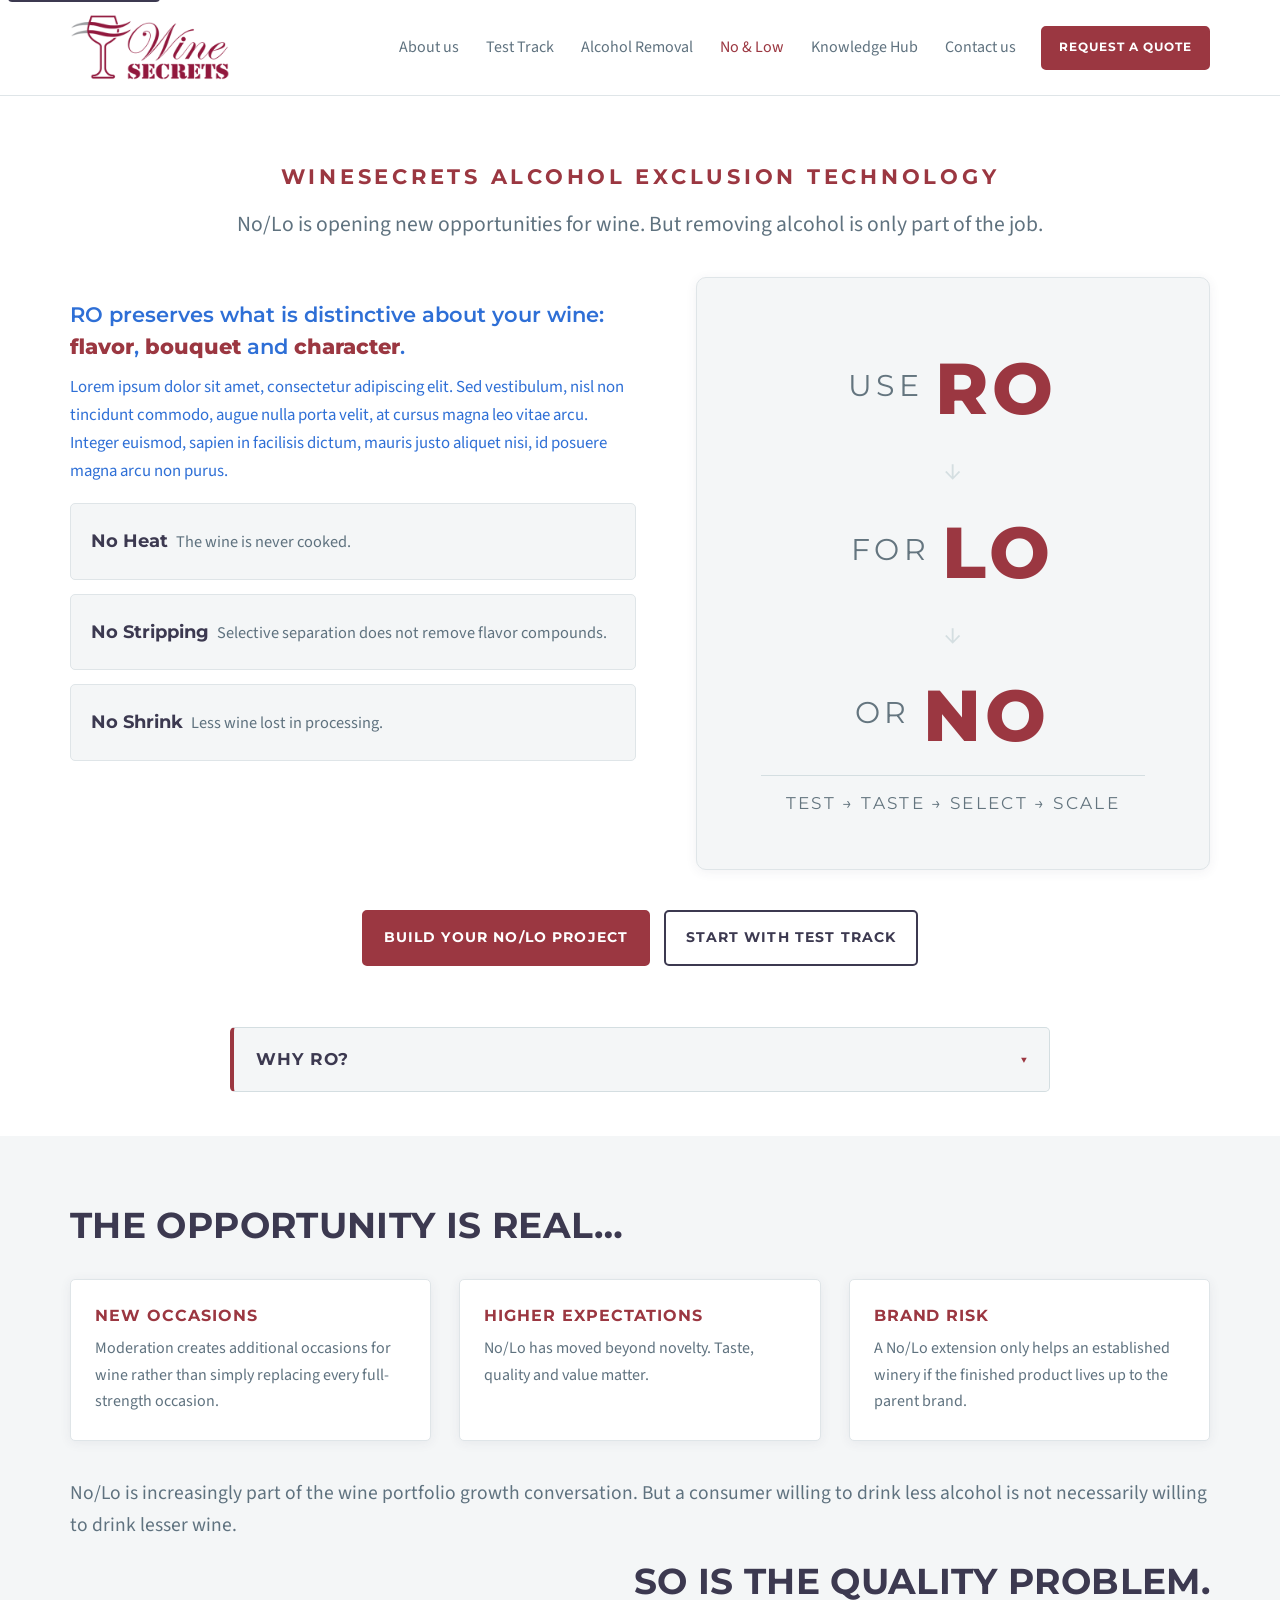
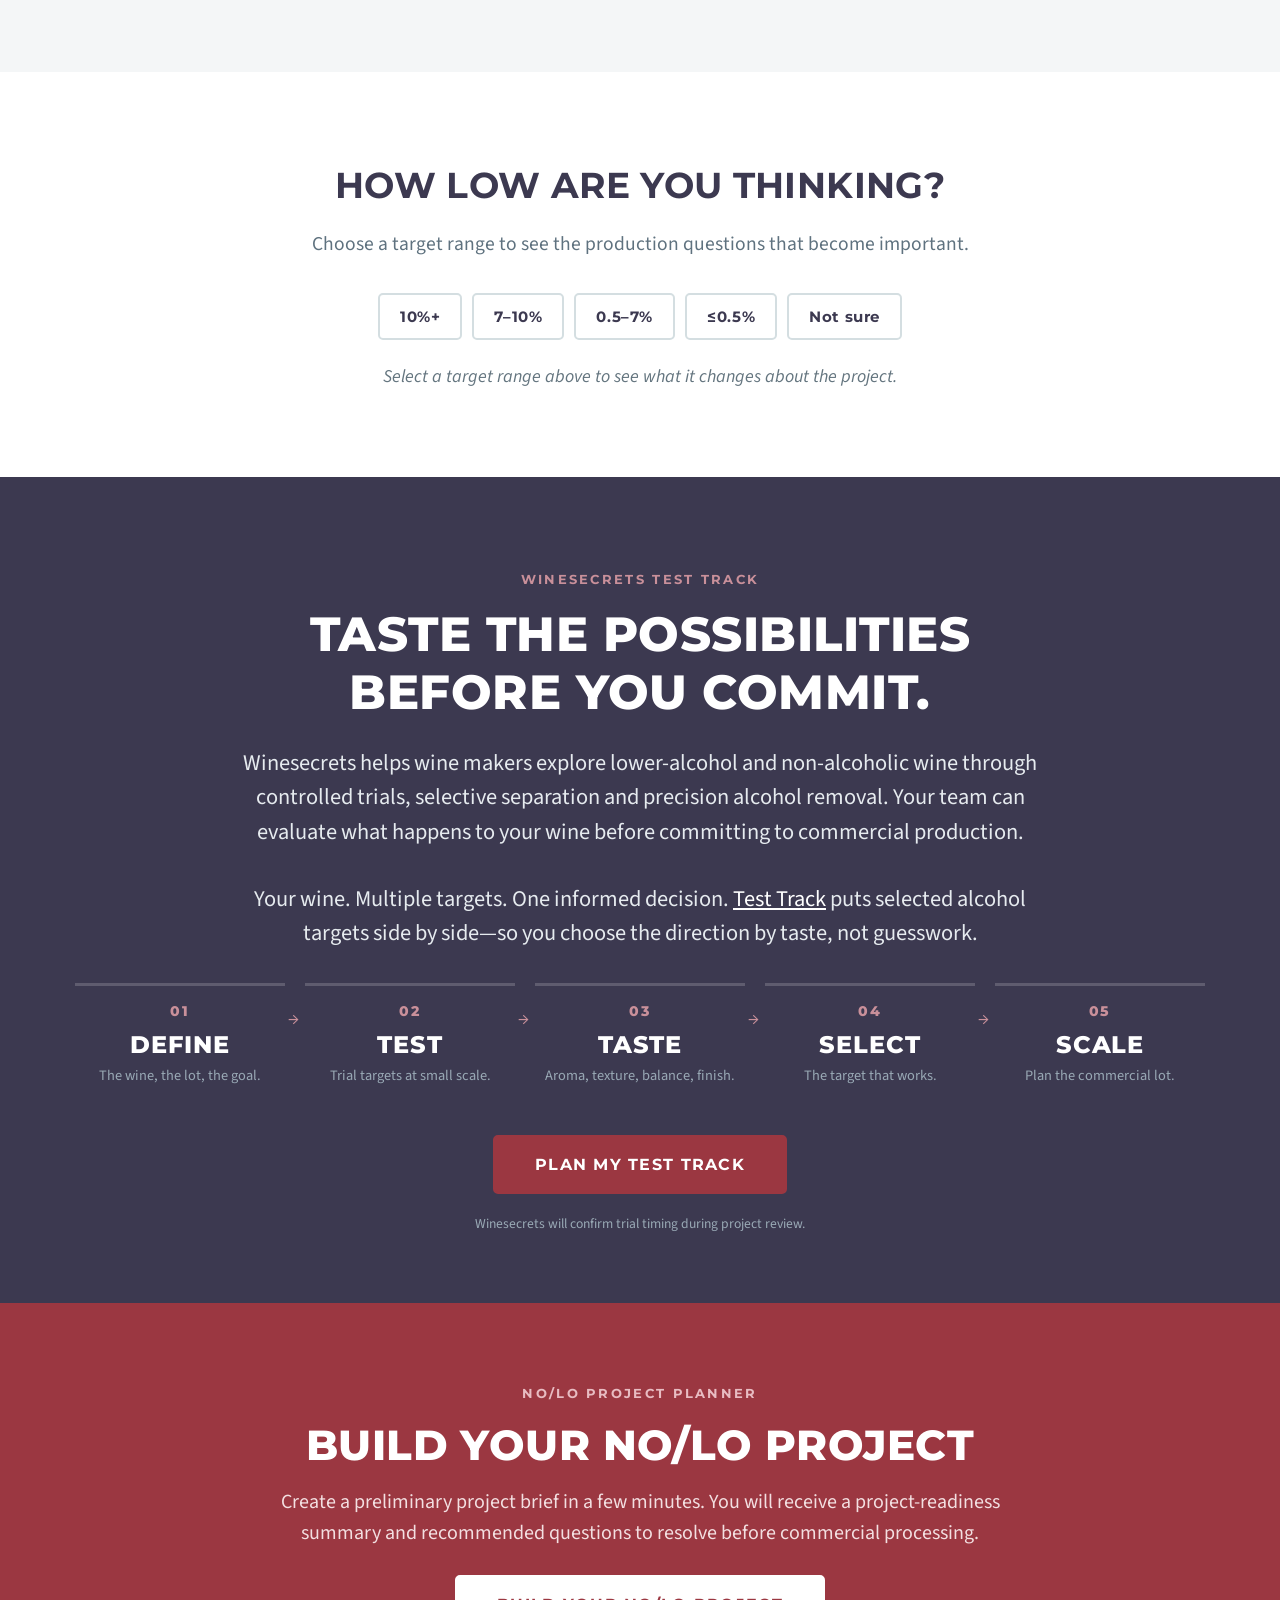
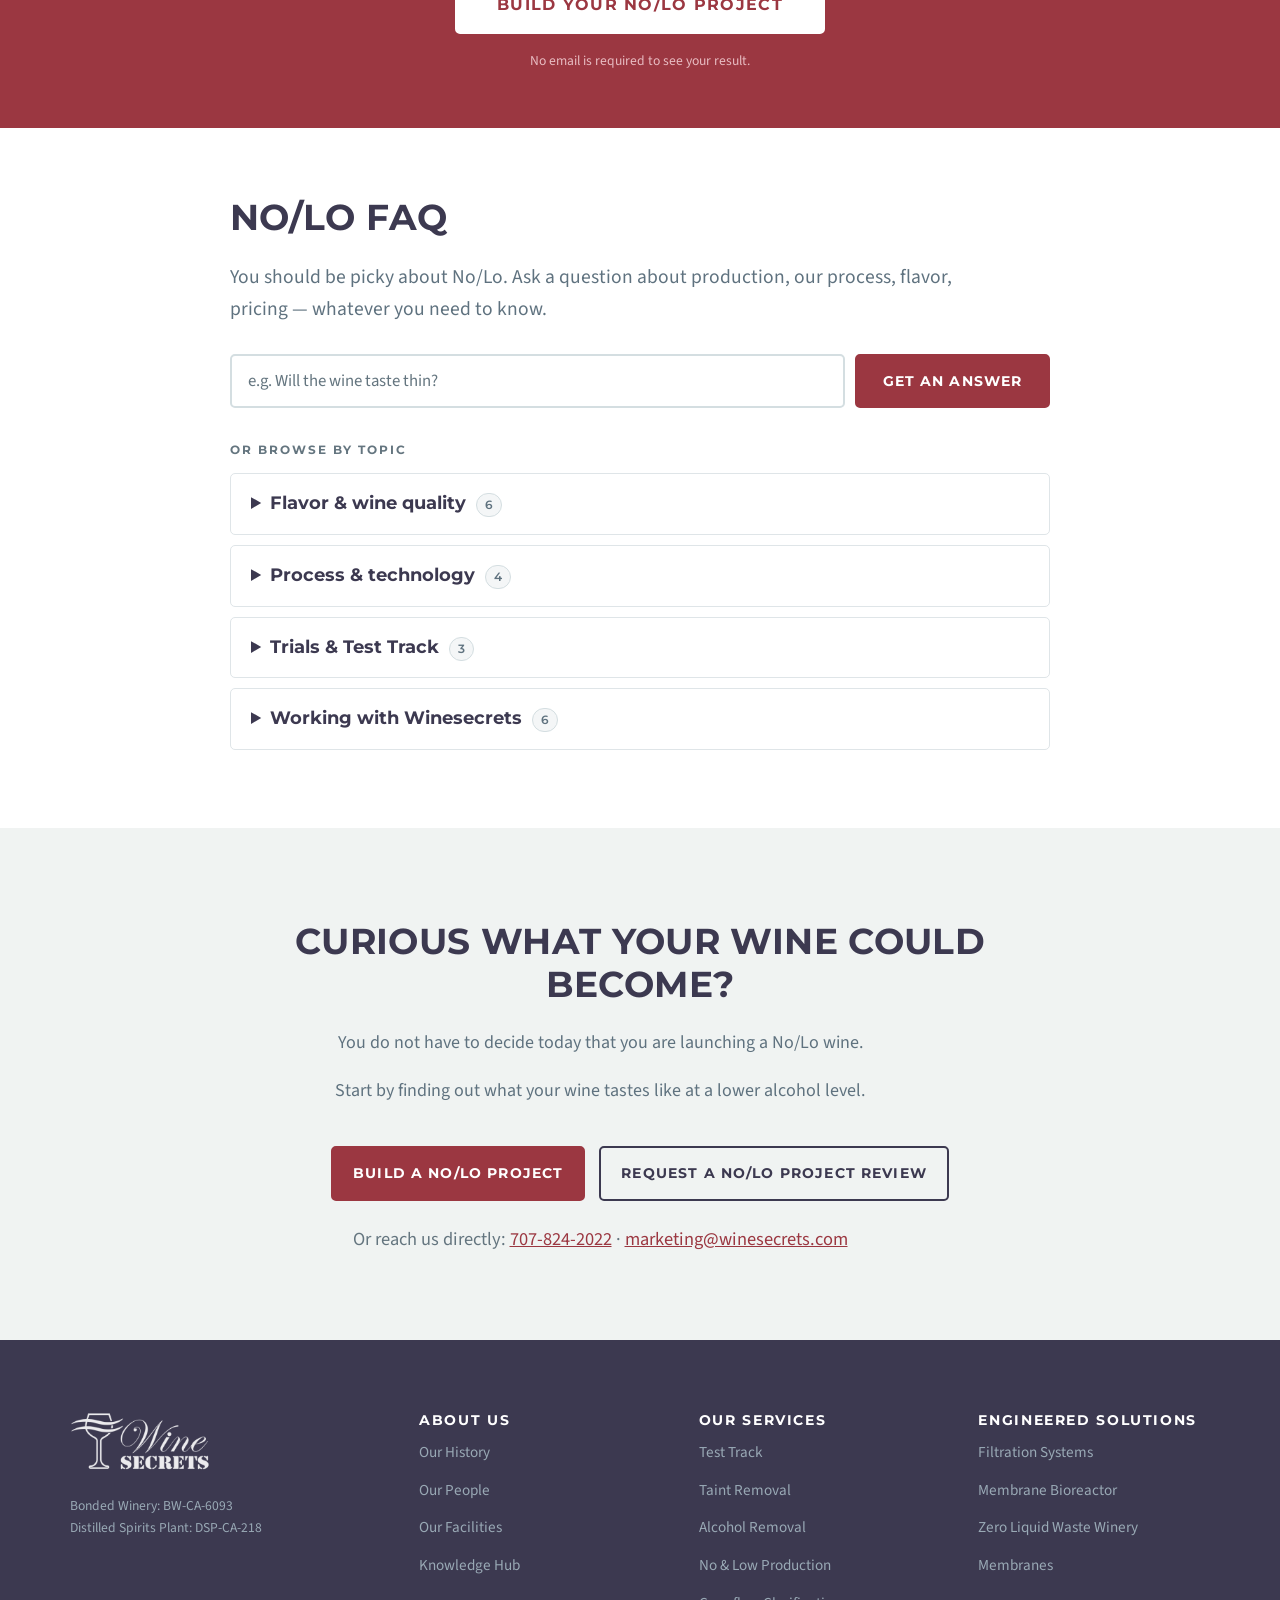
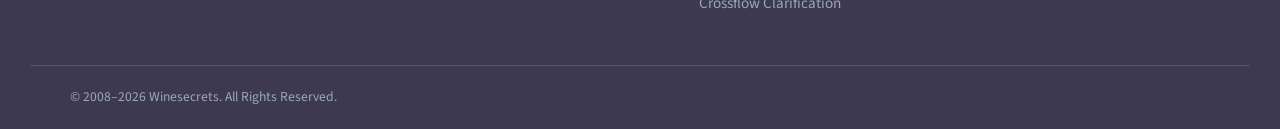
==== commit 9359dac7: "Hero: taller benefit rows; CTAs centered under grid and box; wider, larger RO/LO/NO Cache token -> 2" ====
--- a/index.html
+++ b/index.html
@@ -16,7 +16,7 @@
 <link rel="preconnect" href="https://fonts.googleapis.com">
 <link rel="preconnect" href="https://fonts.gstatic.com" crossorigin>
 <link href="https://fonts.googleapis.com/css2?family=Montserrat:wght@400;600;700;800&family=Source+Sans+3:wght@400;600;700&display=swap" rel="stylesheet">
-<link rel="stylesheet" href="css/styles.css?v=20260904q">
+<link rel="stylesheet" href="css/styles.css?v=20260904r">
 <script type="application/ld+json">
 {
   "@context": "https://schema.org",
@@ -81,10 +81,6 @@
           <li><strong>No Shrink</strong><span>Less wine lost in processing.</span></li>
         </ul>
       </div>
-      <div class="ws-nolo-hero__ctas">
-        <a class="ws-nolo-btn ws-nolo-btn--primary" id="ws-nolo-hero-build" href="#project-planner" data-analytics="nolo_hero_project_click">Build Your No/Lo Project</a>
-        <a class="ws-nolo-btn ws-nolo-btn--secondary" id="ws-nolo-hero-testtrack" href="#test-track" data-analytics="nolo_hero_testtrack_click">Start with Test Track</a>
-      </div>
     </div>
     <div class="ws-nolo-hero__visual" aria-hidden="true">
       <div class="ws-nolo-hero__device">
@@ -97,6 +93,12 @@
         </div>
         <div class="ws-nolo-hero__device-caption">Test &rarr; Taste &rarr; Select &rarr; Scale</div>
       </div>
+    </div>
+  </div>
+  <div class="ws-nolo-container">
+    <div class="ws-nolo-hero__ctas">
+      <a class="ws-nolo-btn ws-nolo-btn--primary" id="ws-nolo-hero-build" href="#project-planner" data-analytics="nolo_hero_project_click">Build Your No/Lo Project</a>
+      <a class="ws-nolo-btn ws-nolo-btn--secondary" id="ws-nolo-hero-testtrack" href="#test-track" data-analytics="nolo_hero_testtrack_click">Start with Test Track</a>
     </div>
   </div>
   <!-- Returning-visitor callout is injected here by js/visitor.js when a saved project exists -->
@@ -378,10 +380,10 @@
 <!-- ============ DEBUG PANEL (local only, ?debug=1) ============ -->
 <aside class="ws-nolo-debug" id="ws-nolo-debug" hidden aria-label="Prototype debug panel"></aside>
 
-<script src="js/content.js?v=20260904q" defer></script>
-<script src="js/analytics.js?v=20260904q" defer></script>
-<script src="js/visitor.js?v=20260904q" defer></script>
-<script src="js/planner.js?v=20260904q" defer></script>
-<script src="js/main.js?v=20260904q" defer></script>
+<script src="js/content.js?v=20260904r" defer></script>
+<script src="js/analytics.js?v=20260904r" defer></script>
+<script src="js/visitor.js?v=20260904r" defer></script>
+<script src="js/planner.js?v=20260904r" defer></script>
+<script src="js/main.js?v=20260904r" defer></script>
 </body>
 </html>
--- a/css/styles.css
+++ b/css/styles.css
@@ -192,8 +192,8 @@
 /* ---------- hero ---------- */
 .ws-nolo-hero { padding: clamp(36px, 5vw, 64px) 0 clamp(28px, 4vw, 48px); }
 .ws-nolo-hero__grid {
-  display: grid; grid-template-columns: minmax(0, 1.25fr) minmax(0, 1fr);
-  gap: clamp(28px, 5vw, 72px); align-items: stretch;
+  display: grid; grid-template-columns: minmax(0, 1.1fr) minmax(0, 1fr);
+  gap: clamp(28px, 5vw, 60px); align-items: stretch;
 }
 .ws-nolo-hero__quality-lorem {
   color: var(--ws-blue);
@@ -246,8 +246,8 @@
   gap: 12px;
 }
 /* inside the two-column hero the trio stacks as rows beside the device */
-.ws-nolo-hero__grid .ws-nolo-hero__benefits { grid-template-columns: 1fr; gap: 10px; }
-.ws-nolo-hero__grid .ws-nolo-hero__benefits li { padding: 10px 14px; }
+.ws-nolo-hero__grid .ws-nolo-hero__benefits { grid-template-columns: 1fr; gap: 14px; }
+.ws-nolo-hero__grid .ws-nolo-hero__benefits li { padding: 22px 20px; }
 .ws-nolo-hero__grid .ws-nolo-hero__benefits strong { display: inline; margin-right: 0.45em; }
 .ws-nolo-hero__grid .ws-nolo-hero__benefits span { display: inline; }
 .ws-nolo-hero__benefits li {
@@ -266,7 +266,7 @@
 }
 .ws-nolo-hero__benefits span { display: block; font-size: 1.02rem; line-height: 1.45; }
 
-.ws-nolo-hero__ctas { display: flex; gap: 12px; flex-wrap: nowrap; justify-content: center; margin: 1.6rem 0 0.8rem; }
+.ws-nolo-hero__ctas { display: flex; gap: 14px; flex-wrap: nowrap; justify-content: center; margin: clamp(24px, 3.5vw, 40px) 0 0.8rem; }
 .ws-nolo-hero__ctas--center { justify-content: center; }
 
 .ws-nolo-hero__visual { display: flex; justify-content: center; align-items: stretch; }
@@ -289,7 +289,7 @@
   font-family: var(--font-heading);
   text-transform: uppercase;
   color: var(--ws-text-muted);
-  font-size: clamp(1.3rem, 2.4vw, 1.6rem);
+  font-size: clamp(1.45rem, 2.6vw, 1.85rem);
   letter-spacing: 0.14em;
   animation: ws-nolo-fadein 0.6s ease both;
 }
@@ -298,16 +298,16 @@
 .ws-nolo-hero__device-mark {
   color: var(--ws-brand-primary);
   font-weight: 800;
-  font-size: clamp(2.65rem, 5.4vw, 3.85rem);
+  font-size: clamp(3rem, 6vw, 4.5rem);
   letter-spacing: 0.06em;
   vertical-align: middle;
 }
-.ws-nolo-hero__device-arrow { color: var(--ws-border-strong); font-size: 1.55rem; line-height: 1.6; }
+.ws-nolo-hero__device-arrow { color: var(--ws-border-strong); font-size: 1.75rem; line-height: 1.6; }
 .ws-nolo-hero__device-caption {
   margin-top: auto; padding-top: 14px;
   border-top: 1px solid var(--ws-border-strong);
   font-family: var(--font-heading);
-  font-size: 0.95rem; letter-spacing: 0.14em; text-transform: uppercase;
+  font-size: 1.05rem; letter-spacing: 0.14em; text-transform: uppercase;
   color: var(--ws-text-muted);
 }
 @keyframes ws-nolo-fadein { from { opacity: 0; transform: translateY(6px); } to { opacity: 1; transform: none; } }
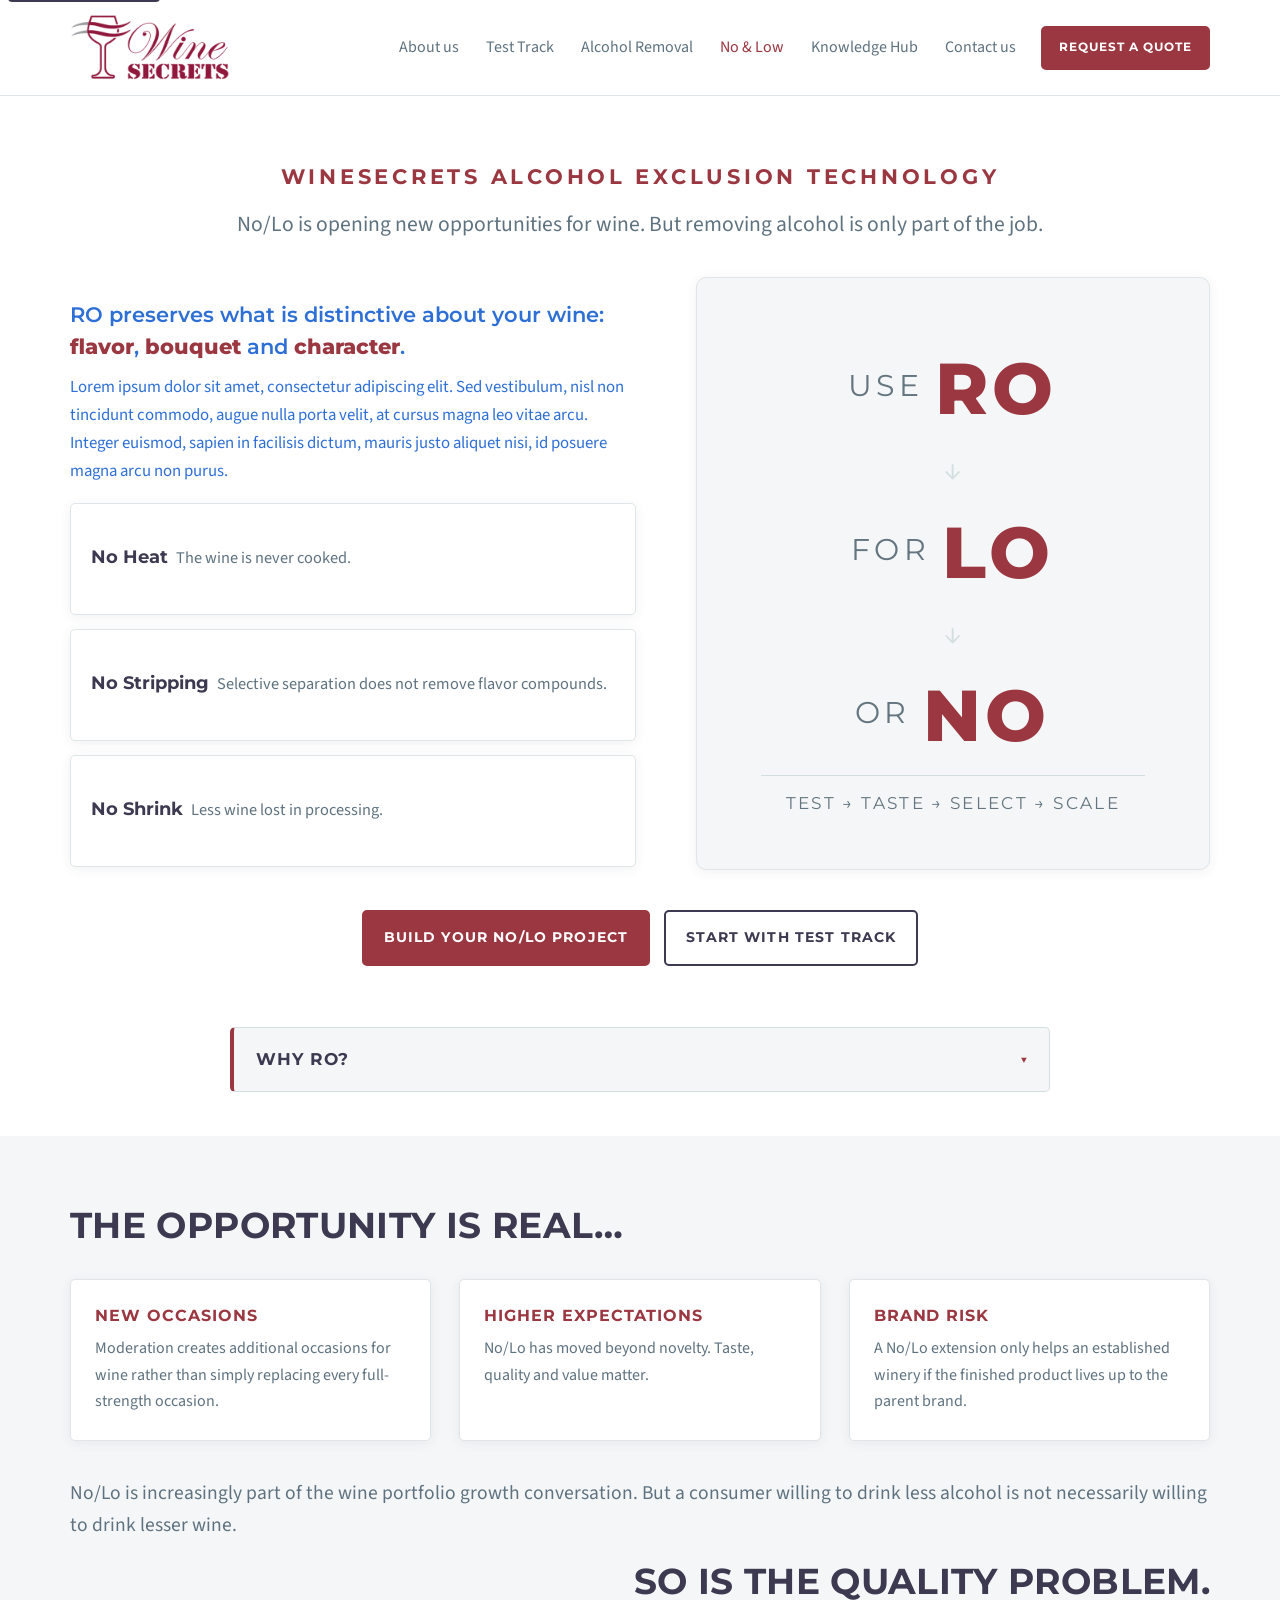
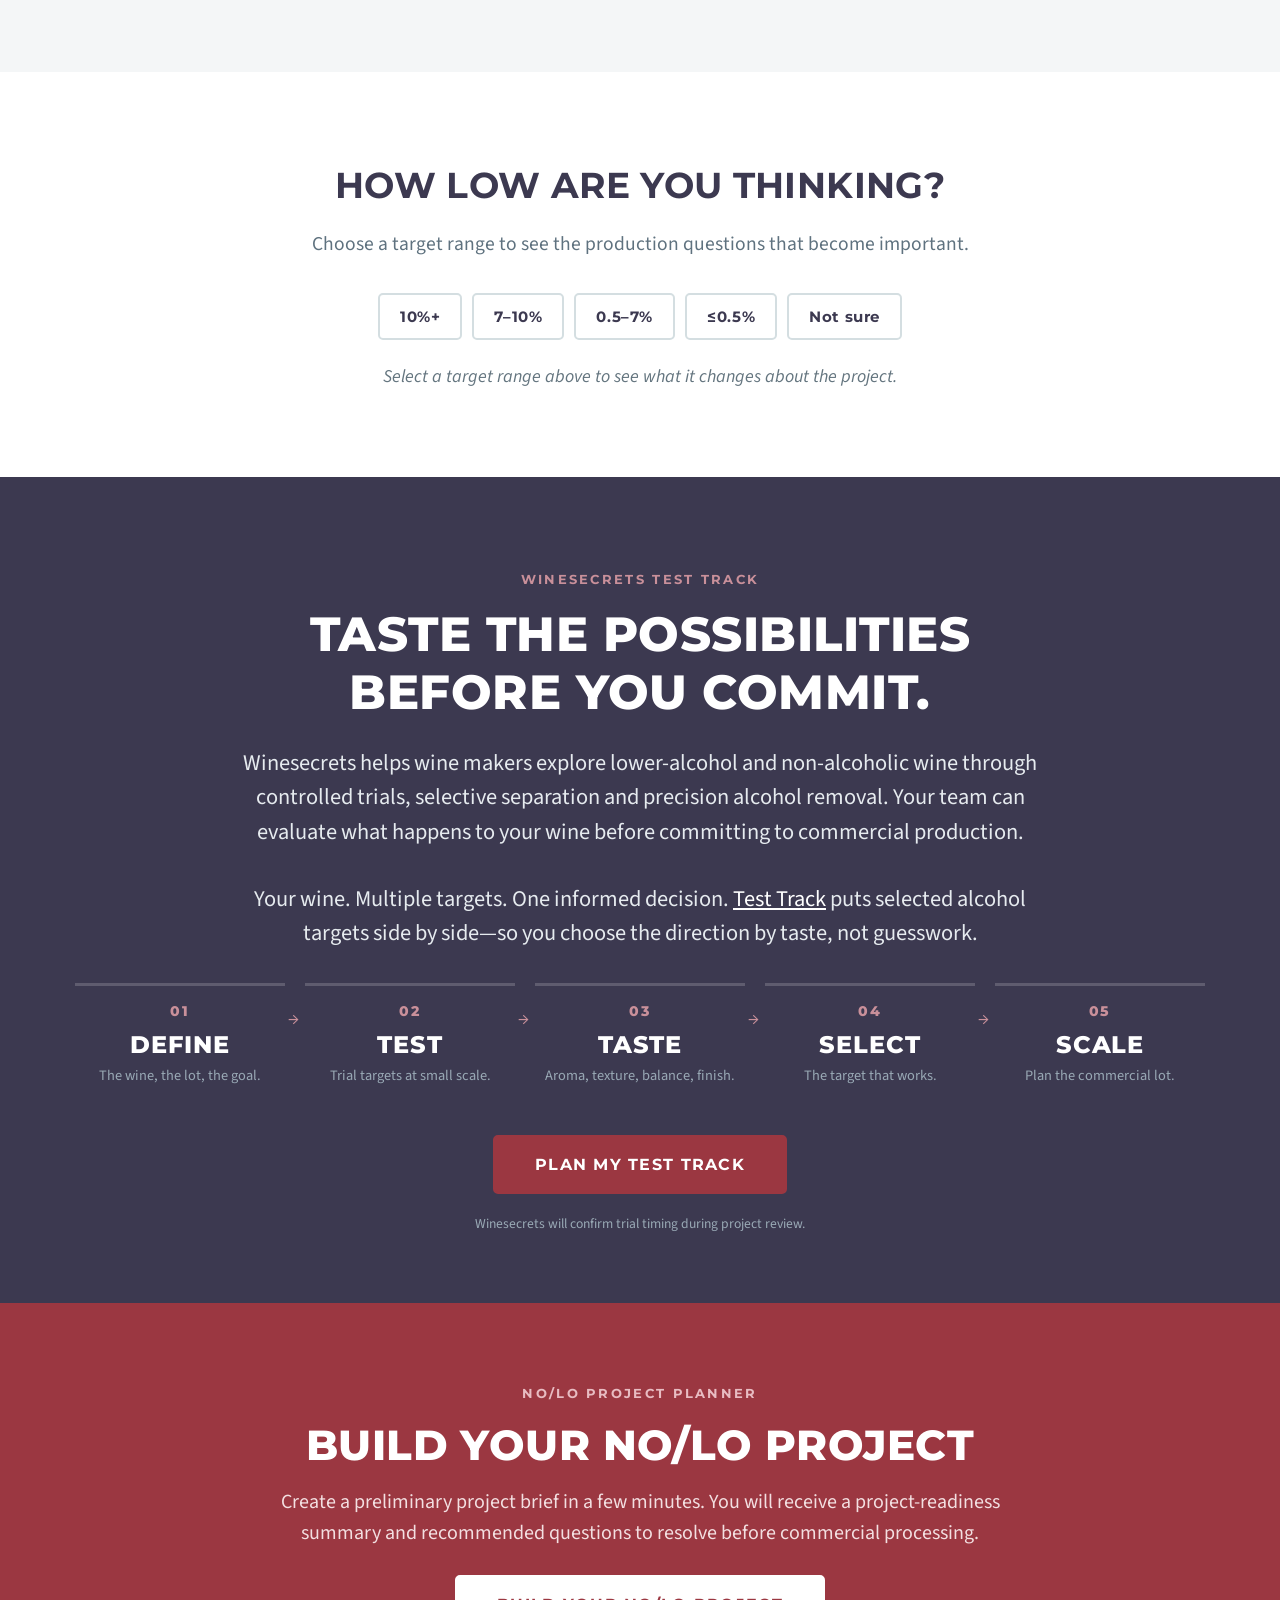
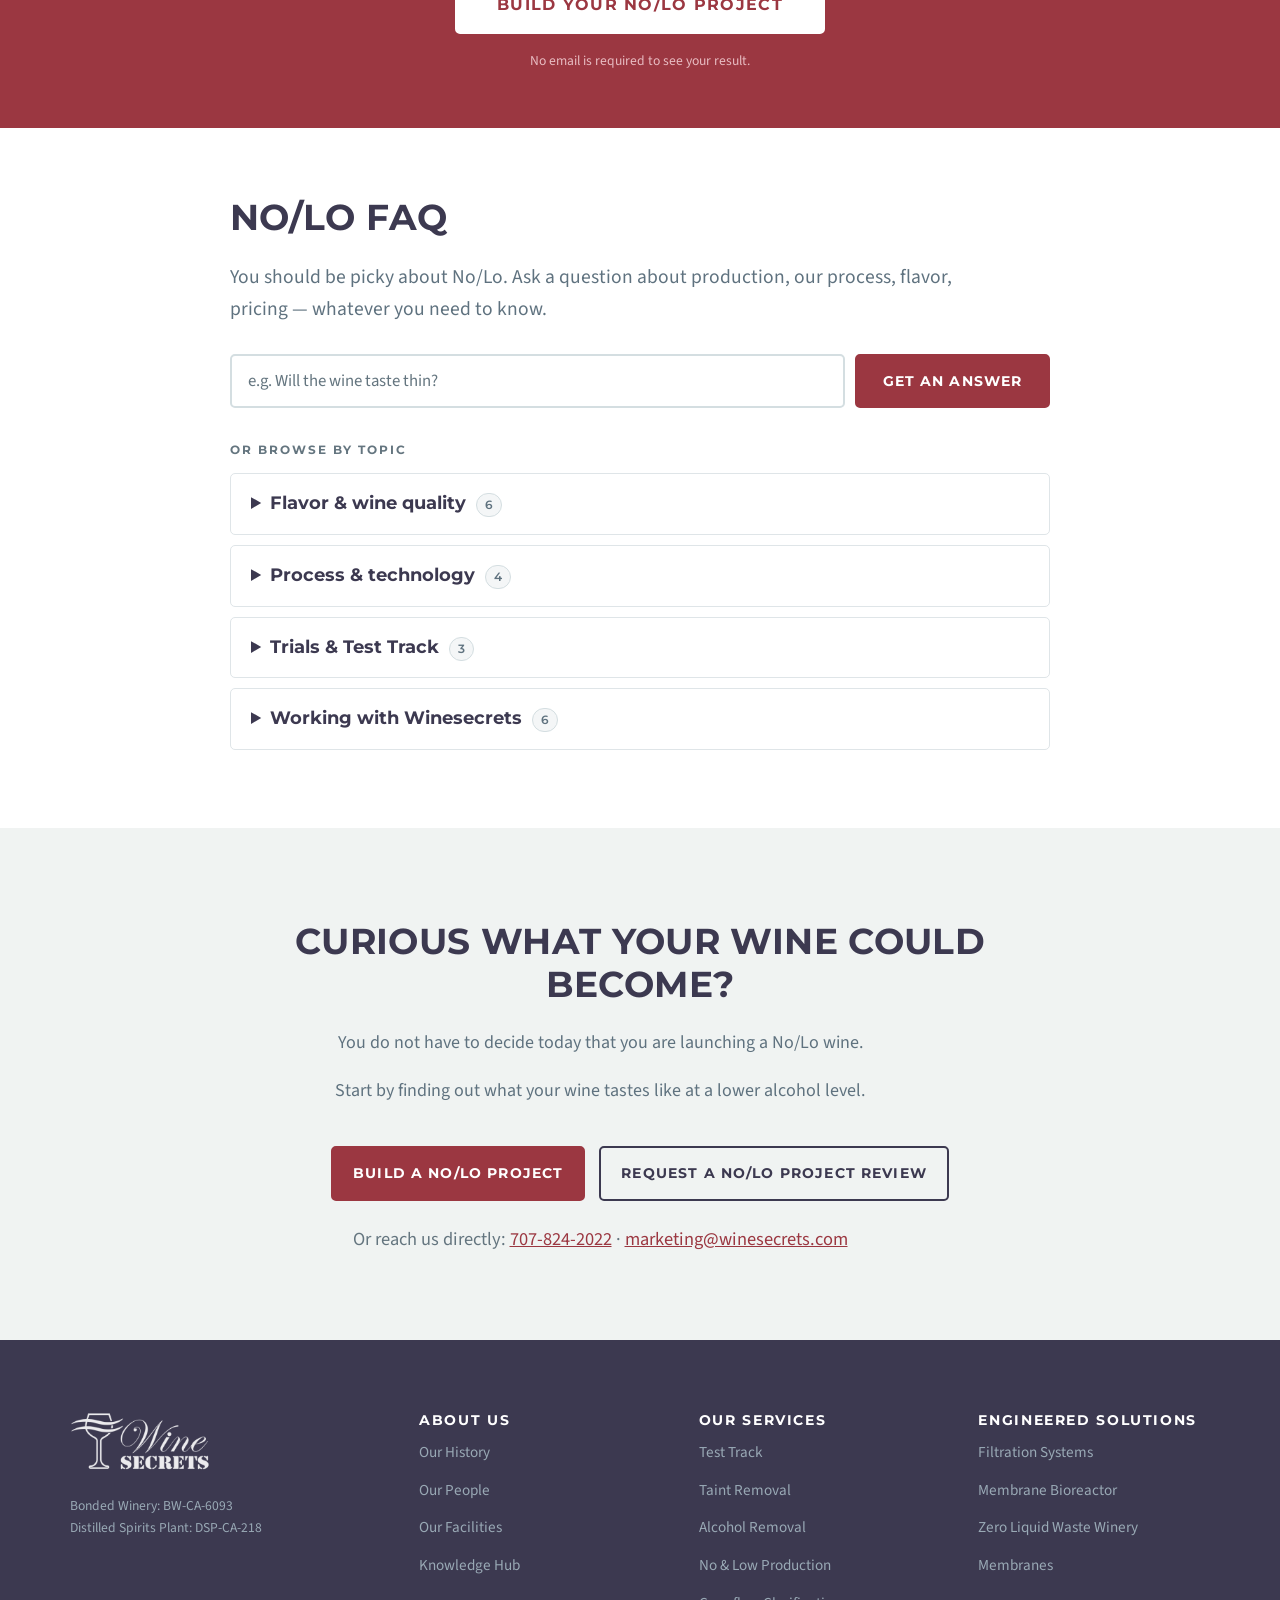
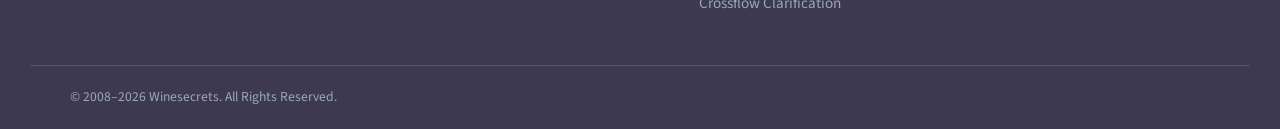
==== commit 9fed3107: "Benefit rows: white cards, bottom-aligned with the RO/LO/NO box Rows share the leftover column heigh" ====
--- a/index.html
+++ b/index.html
@@ -16,7 +16,7 @@
 <link rel="preconnect" href="https://fonts.googleapis.com">
 <link rel="preconnect" href="https://fonts.gstatic.com" crossorigin>
 <link href="https://fonts.googleapis.com/css2?family=Montserrat:wght@400;600;700;800&family=Source+Sans+3:wght@400;600;700&display=swap" rel="stylesheet">
-<link rel="stylesheet" href="css/styles.css?v=20260904r">
+<link rel="stylesheet" href="css/styles.css?v=20260904s">
 <script type="application/ld+json">
 {
   "@context": "https://schema.org",
@@ -380,10 +380,10 @@
 <!-- ============ DEBUG PANEL (local only, ?debug=1) ============ -->
 <aside class="ws-nolo-debug" id="ws-nolo-debug" hidden aria-label="Prototype debug panel"></aside>
 
-<script src="js/content.js?v=20260904r" defer></script>
-<script src="js/analytics.js?v=20260904r" defer></script>
-<script src="js/visitor.js?v=20260904r" defer></script>
-<script src="js/planner.js?v=20260904r" defer></script>
-<script src="js/main.js?v=20260904r" defer></script>
+<script src="js/content.js?v=20260904s" defer></script>
+<script src="js/analytics.js?v=20260904s" defer></script>
+<script src="js/visitor.js?v=20260904s" defer></script>
+<script src="js/planner.js?v=20260904s" defer></script>
+<script src="js/main.js?v=20260904s" defer></script>
 </body>
 </html>
--- a/css/styles.css
+++ b/css/styles.css
@@ -246,15 +246,24 @@
   gap: 12px;
 }
 /* inside the two-column hero the trio stacks as rows beside the device */
-.ws-nolo-hero__grid .ws-nolo-hero__benefits { grid-template-columns: 1fr; gap: 14px; }
-.ws-nolo-hero__grid .ws-nolo-hero__benefits li { padding: 22px 20px; }
+.ws-nolo-hero__copy { display: flex; flex-direction: column; }
+.ws-nolo-hero__quality { display: flex; flex-direction: column; flex: 1 1 auto; }
+.ws-nolo-hero__grid .ws-nolo-hero__benefits {
+  grid-template-columns: 1fr; gap: 14px;
+  flex: 1 1 auto; grid-auto-rows: 1fr;
+}
+.ws-nolo-hero__grid .ws-nolo-hero__benefits li {
+  padding: 18px 20px;
+  display: flex; align-items: center; flex-wrap: wrap;
+}
 .ws-nolo-hero__grid .ws-nolo-hero__benefits strong { display: inline; margin-right: 0.45em; }
 .ws-nolo-hero__grid .ws-nolo-hero__benefits span { display: inline; }
 .ws-nolo-hero__benefits li {
   text-align: left;
-  background: var(--ws-bg-soft);
+  background: var(--ws-bg);
   border: 1px solid var(--ws-border);
   border-radius: var(--ws-radius);
+  box-shadow: var(--ws-shadow);
   padding: 12px 14px;
 }
 .ws-nolo-hero__benefits strong {
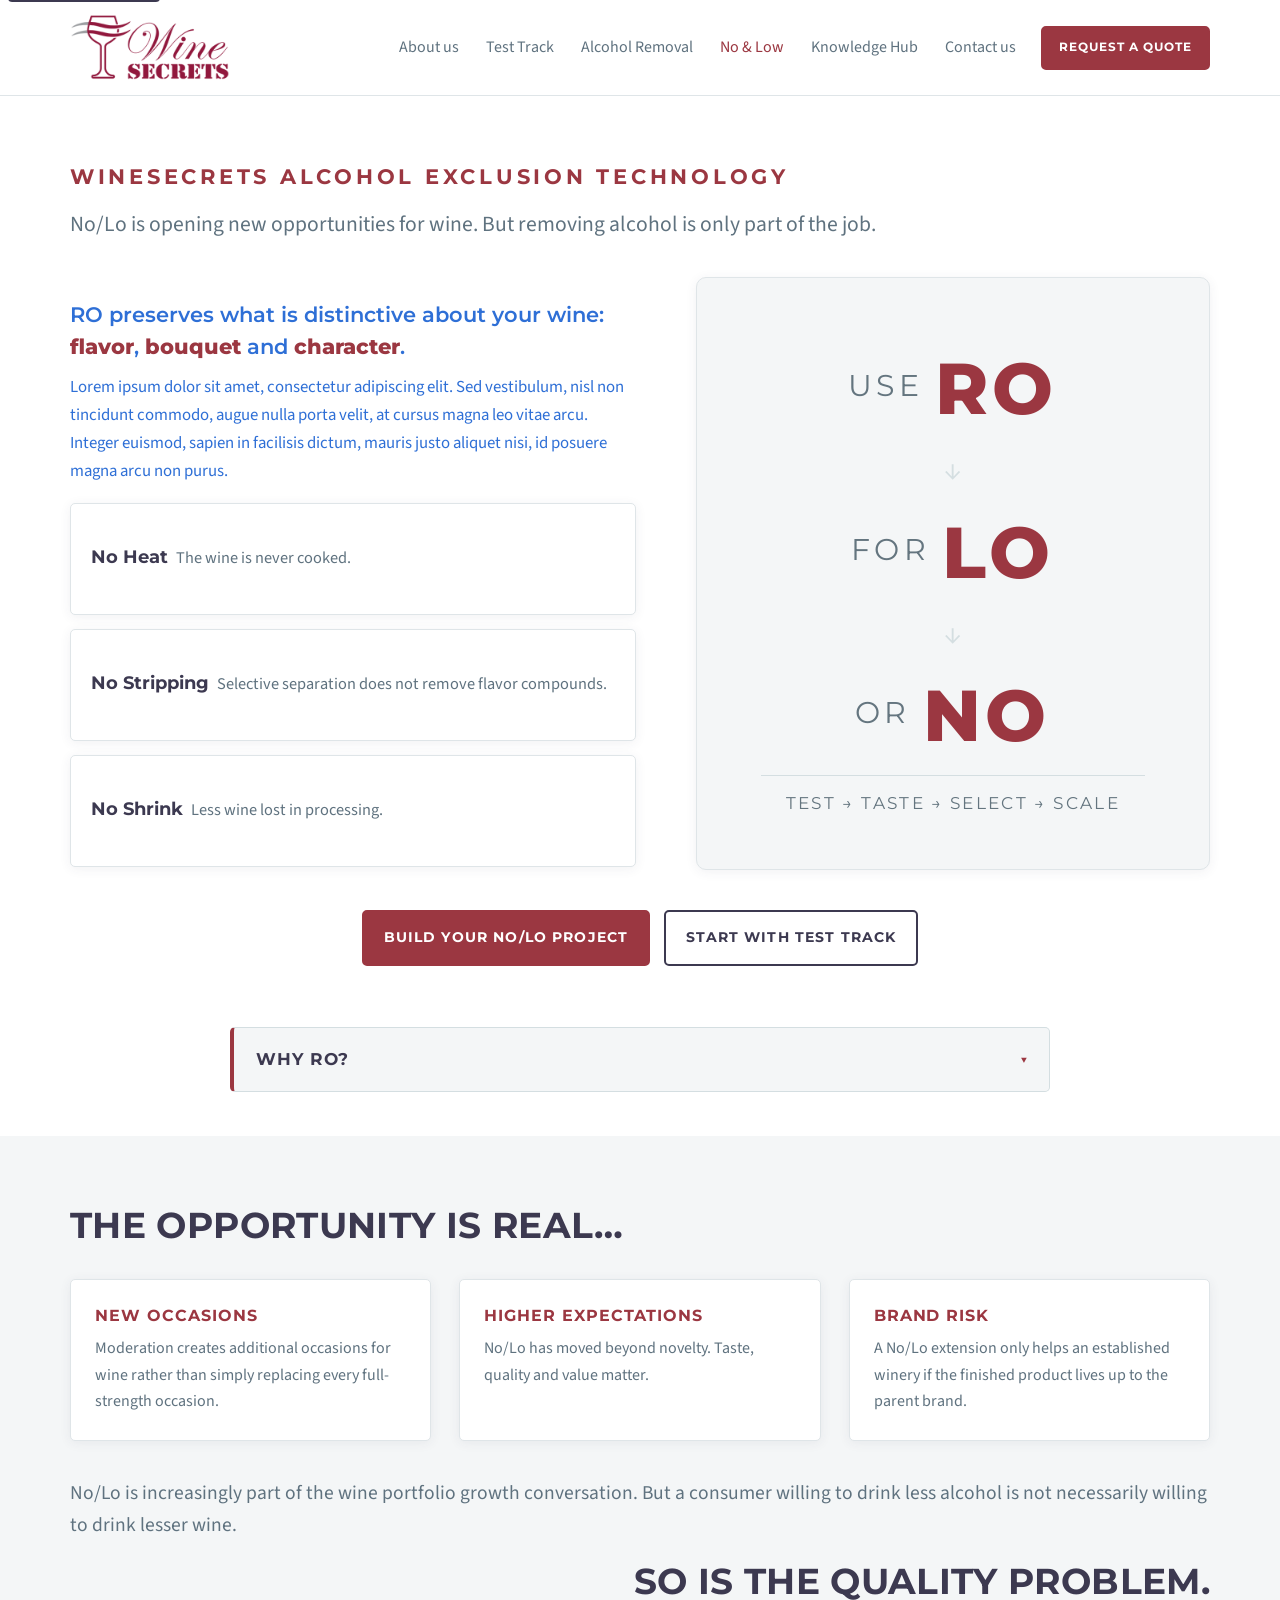
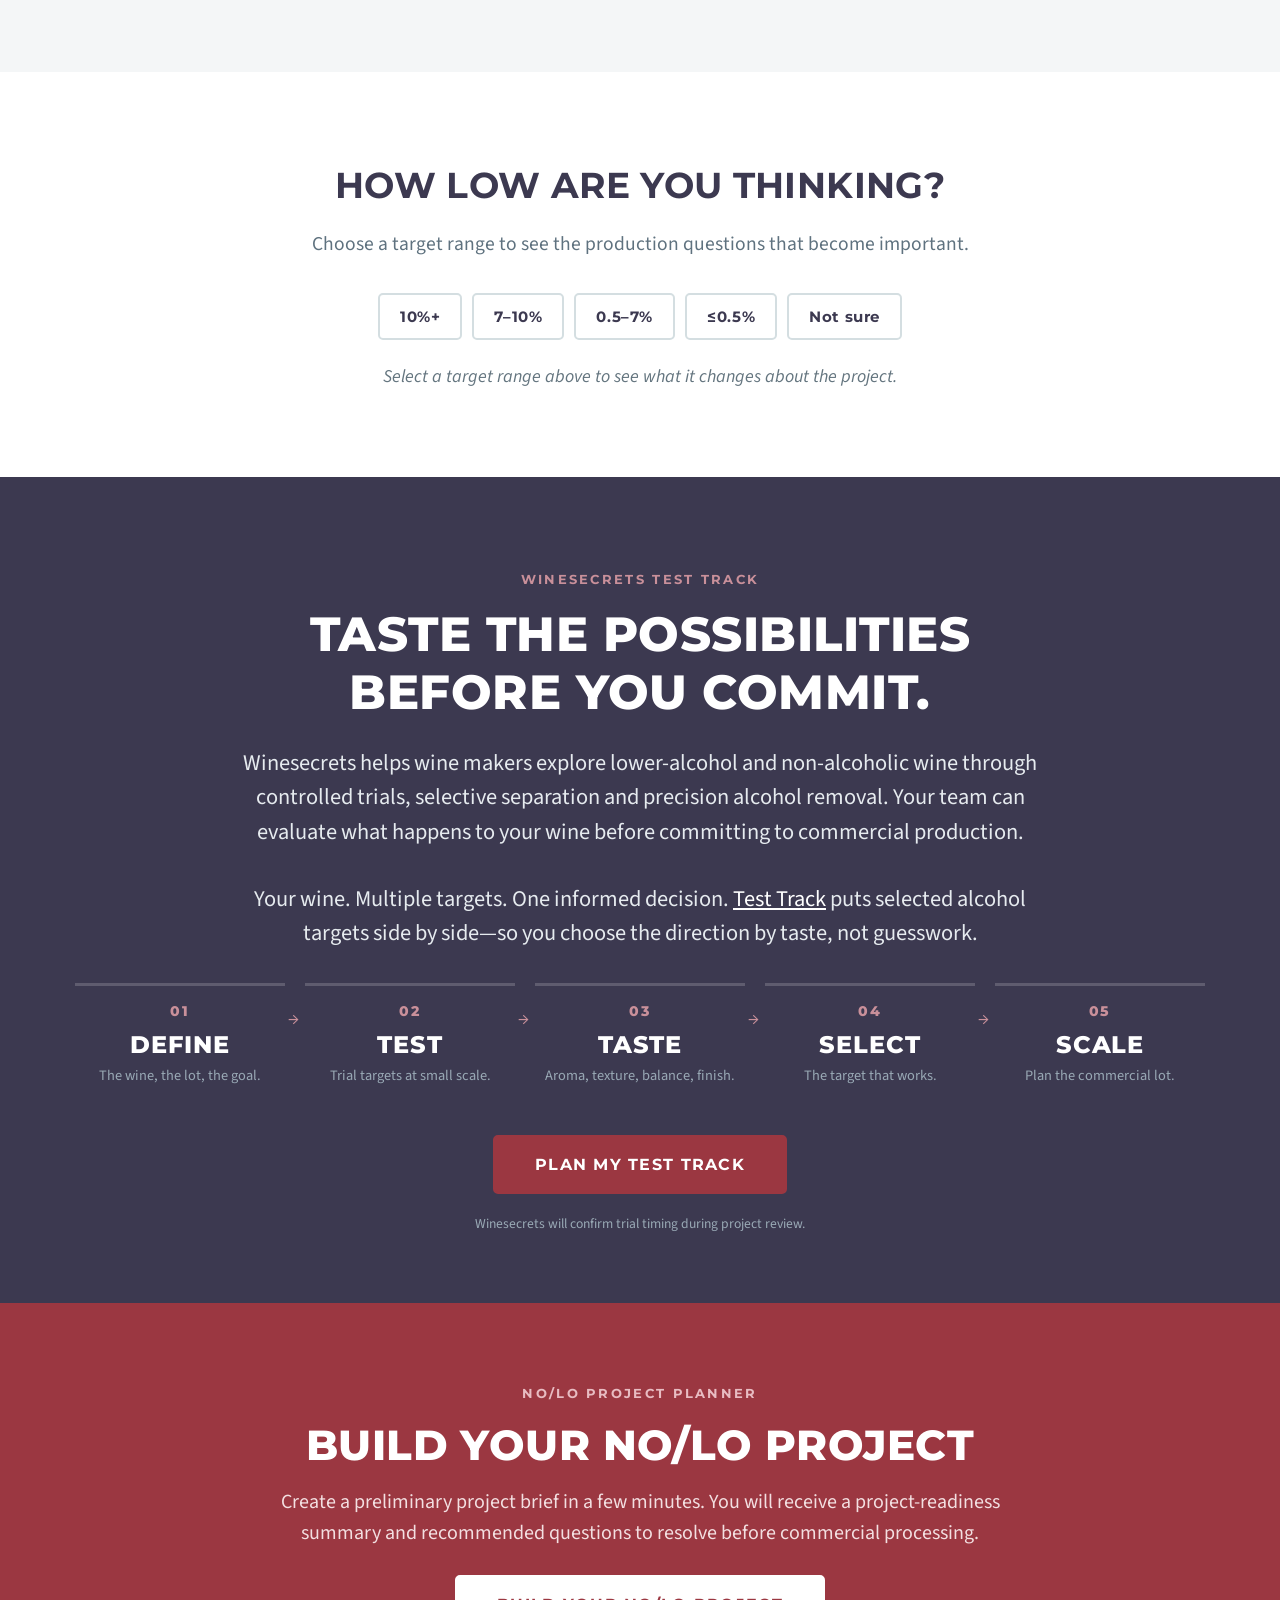
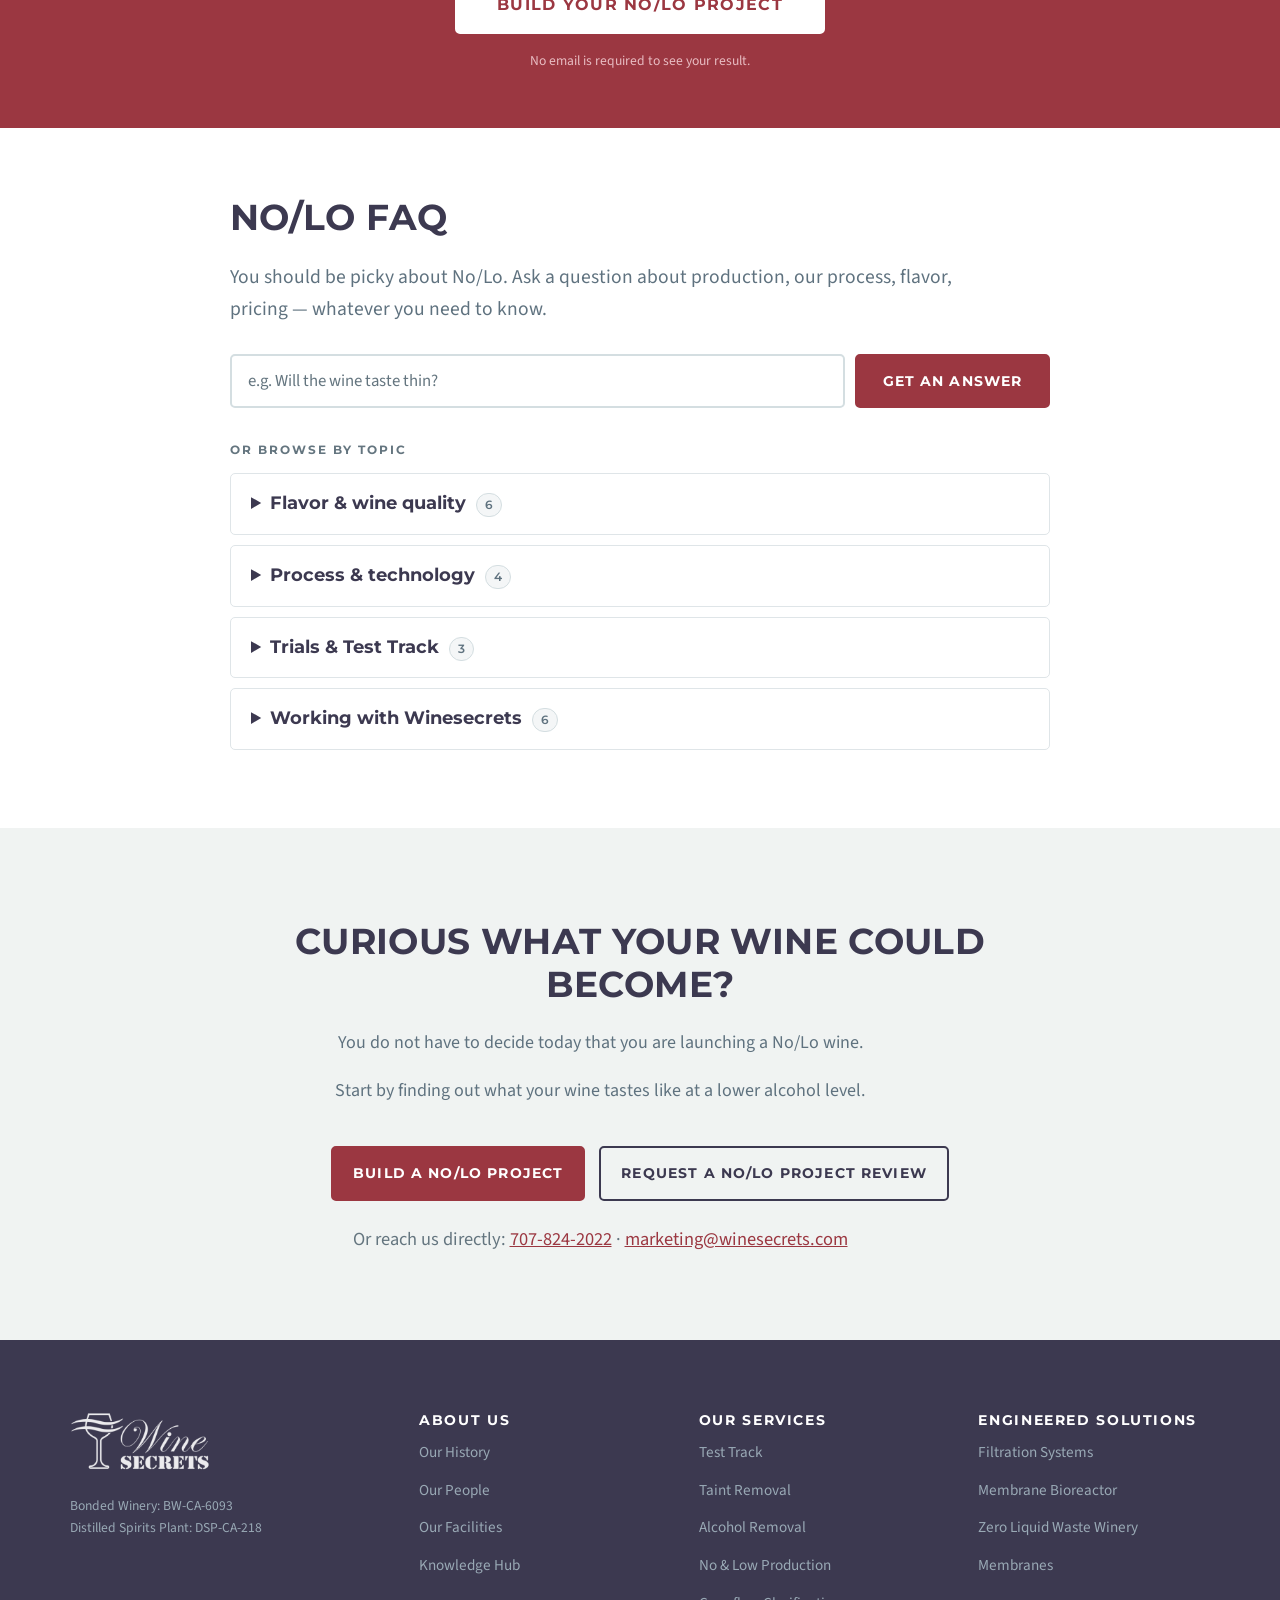
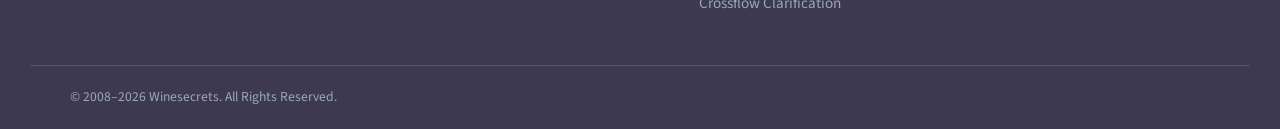
==== commit 4af8f615: "Left-align the kicker: eyebrow and intro line Cache token -> 20260904t  Co-Authored-By: Claude Fable" ====
--- a/index.html
+++ b/index.html
@@ -16,7 +16,7 @@
 <link rel="preconnect" href="https://fonts.googleapis.com">
 <link rel="preconnect" href="https://fonts.gstatic.com" crossorigin>
 <link href="https://fonts.googleapis.com/css2?family=Montserrat:wght@400;600;700;800&family=Source+Sans+3:wght@400;600;700&display=swap" rel="stylesheet">
-<link rel="stylesheet" href="css/styles.css?v=20260904s">
+<link rel="stylesheet" href="css/styles.css?v=20260904t">
 <script type="application/ld+json">
 {
   "@context": "https://schema.org",
@@ -380,10 +380,10 @@
 <!-- ============ DEBUG PANEL (local only, ?debug=1) ============ -->
 <aside class="ws-nolo-debug" id="ws-nolo-debug" hidden aria-label="Prototype debug panel"></aside>
 
-<script src="js/content.js?v=20260904s" defer></script>
-<script src="js/analytics.js?v=20260904s" defer></script>
-<script src="js/visitor.js?v=20260904s" defer></script>
-<script src="js/planner.js?v=20260904s" defer></script>
-<script src="js/main.js?v=20260904s" defer></script>
+<script src="js/content.js?v=20260904t" defer></script>
+<script src="js/analytics.js?v=20260904t" defer></script>
+<script src="js/visitor.js?v=20260904t" defer></script>
+<script src="js/planner.js?v=20260904t" defer></script>
+<script src="js/main.js?v=20260904t" defer></script>
 </body>
 </html>
--- a/css/styles.css
+++ b/css/styles.css
@@ -202,7 +202,7 @@
   max-width: 46em;
 }
 .ws-nolo-hero__ctas .ws-nolo-btn { font-size: 0.9rem; padding: 14px 20px; white-space: nowrap; }
-.ws-nolo-hero__kicker { text-align: center; }
+.ws-nolo-hero__kicker { text-align: left; }
 .ws-nolo-hero__kicker .ws-nolo-eyebrow {
   font-size: clamp(1.05rem, 1.8vw, 1.3rem);
   margin-bottom: 0.8rem;
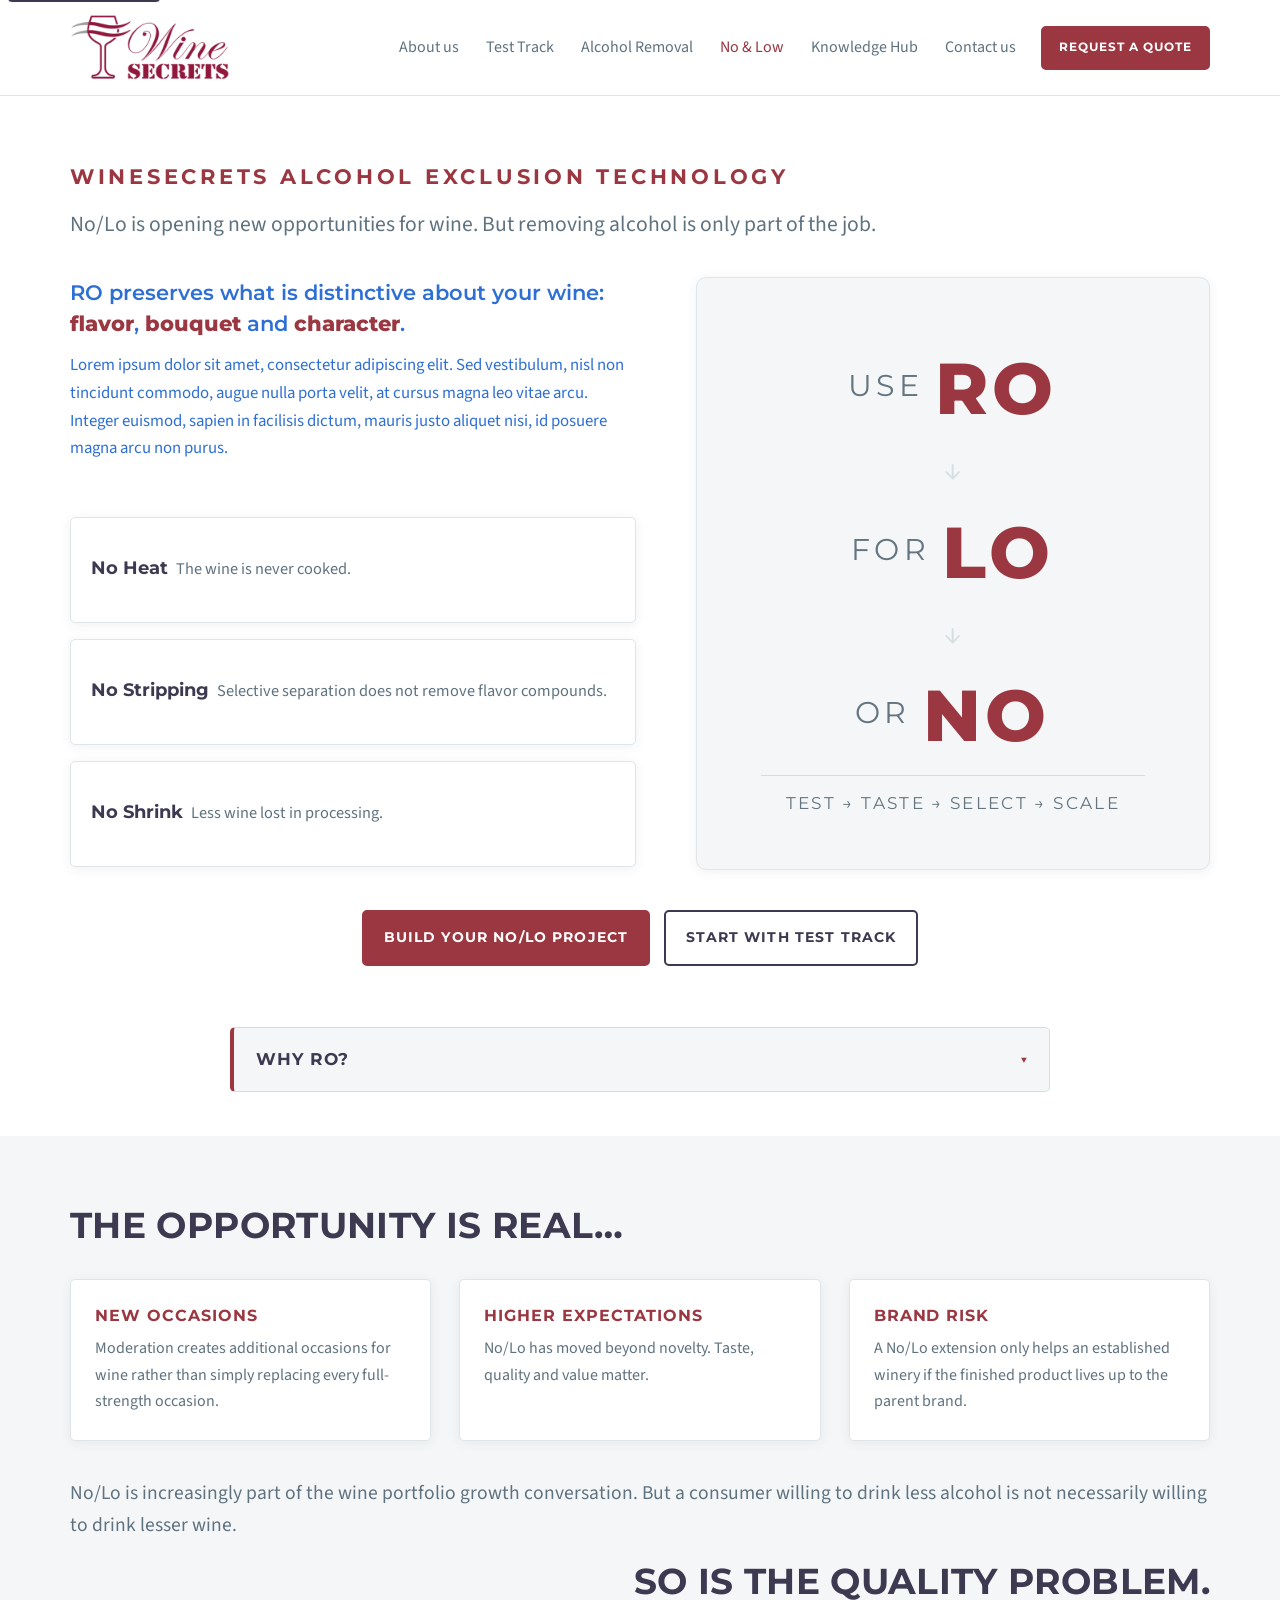
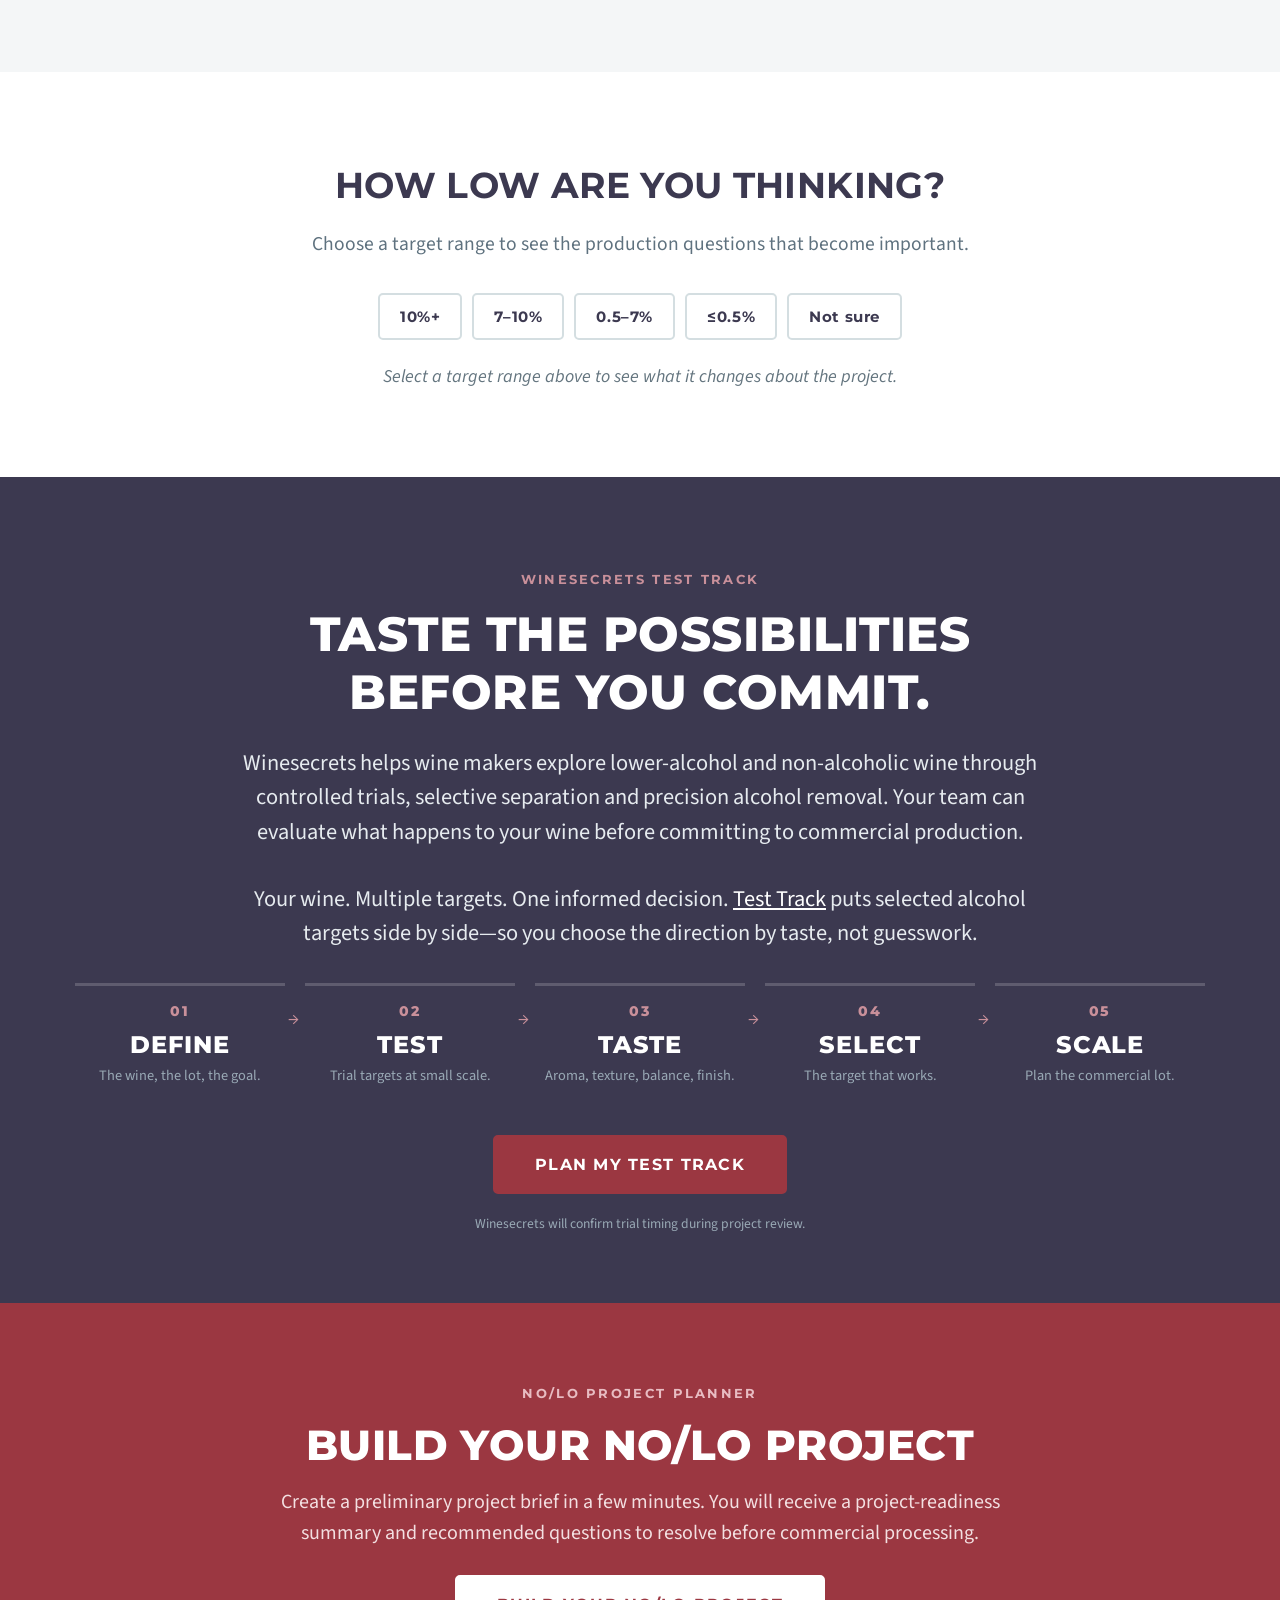
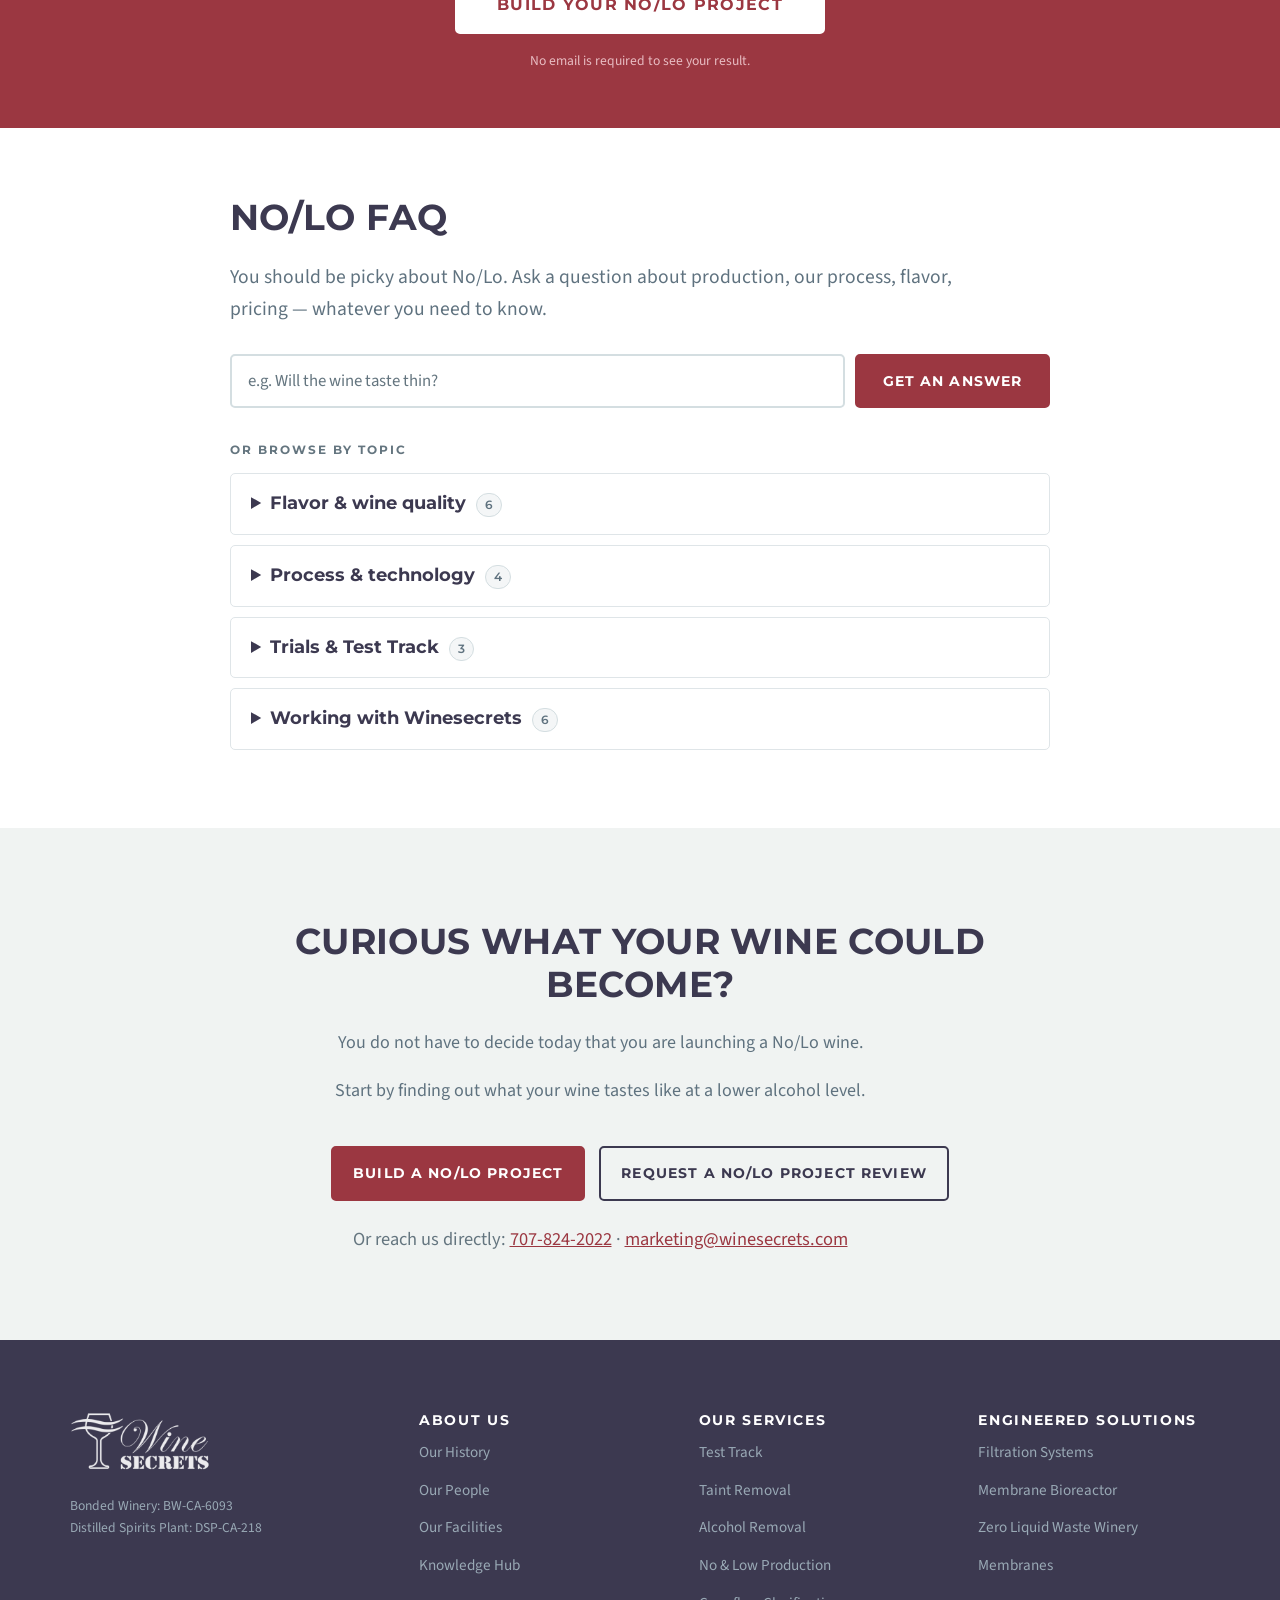
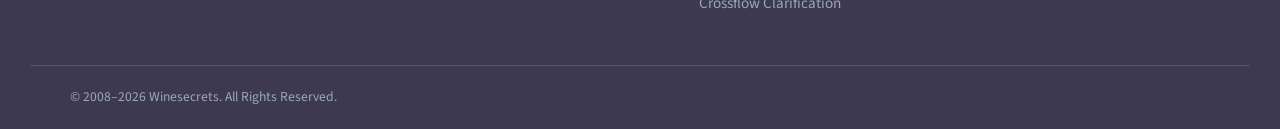
==== commit 63d69eab: "Hero: quality copy top-aligned with RO/LO/NO box; airier, 5% shorter benefit rows Measured: text top" ====
--- a/index.html
+++ b/index.html
@@ -16,7 +16,7 @@
 <link rel="preconnect" href="https://fonts.googleapis.com">
 <link rel="preconnect" href="https://fonts.gstatic.com" crossorigin>
 <link href="https://fonts.googleapis.com/css2?family=Montserrat:wght@400;600;700;800&family=Source+Sans+3:wght@400;600;700&display=swap" rel="stylesheet">
-<link rel="stylesheet" href="css/styles.css?v=20260904t">
+<link rel="stylesheet" href="css/styles.css?v=20260904u">
 <script type="application/ld+json">
 {
   "@context": "https://schema.org",
@@ -380,10 +380,10 @@
 <!-- ============ DEBUG PANEL (local only, ?debug=1) ============ -->
 <aside class="ws-nolo-debug" id="ws-nolo-debug" hidden aria-label="Prototype debug panel"></aside>
 
-<script src="js/content.js?v=20260904t" defer></script>
-<script src="js/analytics.js?v=20260904t" defer></script>
-<script src="js/visitor.js?v=20260904t" defer></script>
-<script src="js/planner.js?v=20260904t" defer></script>
-<script src="js/main.js?v=20260904t" defer></script>
+<script src="js/content.js?v=20260904u" defer></script>
+<script src="js/analytics.js?v=20260904u" defer></script>
+<script src="js/visitor.js?v=20260904u" defer></script>
+<script src="js/planner.js?v=20260904u" defer></script>
+<script src="js/main.js?v=20260904u" defer></script>
 </body>
 </html>
--- a/css/styles.css
+++ b/css/styles.css
@@ -227,7 +227,7 @@
   font-weight: 600;
   margin-bottom: 1.2em;
 }
-.ws-nolo-hero__quality { margin: 1.4rem 0 0.2rem; }
+.ws-nolo-hero__quality { margin: 0 0 0.2rem; }
 .ws-nolo-hero__quality-label {
   font-family: var(--font-heading);
   font-size: 1.3rem; font-weight: 600;
@@ -249,8 +249,9 @@
 .ws-nolo-hero__copy { display: flex; flex-direction: column; }
 .ws-nolo-hero__quality { display: flex; flex-direction: column; flex: 1 1 auto; }
 .ws-nolo-hero__grid .ws-nolo-hero__benefits {
-  grid-template-columns: 1fr; gap: 14px;
+  grid-template-columns: 1fr; gap: 16px;
   flex: 1 1 auto; grid-auto-rows: 1fr;
+  margin-top: 2.3rem;
 }
 .ws-nolo-hero__grid .ws-nolo-hero__benefits li {
   padding: 18px 20px;
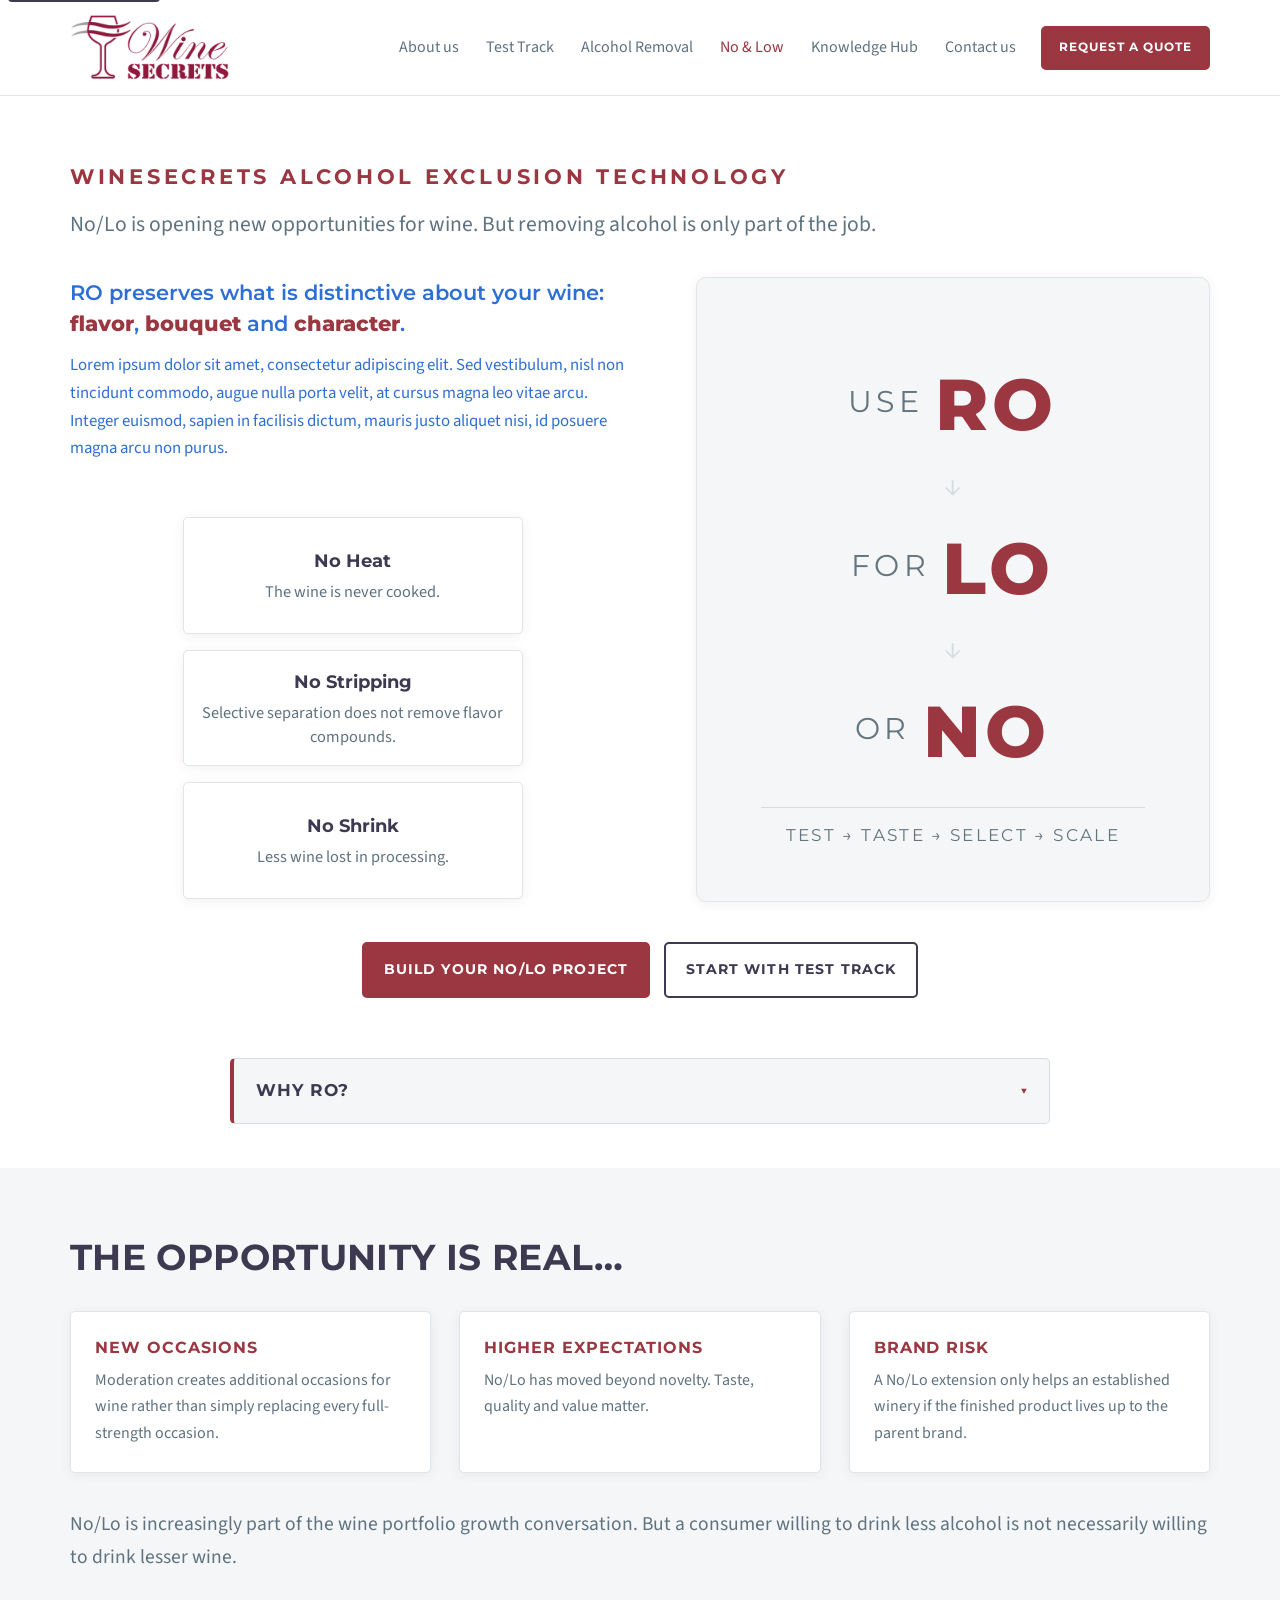
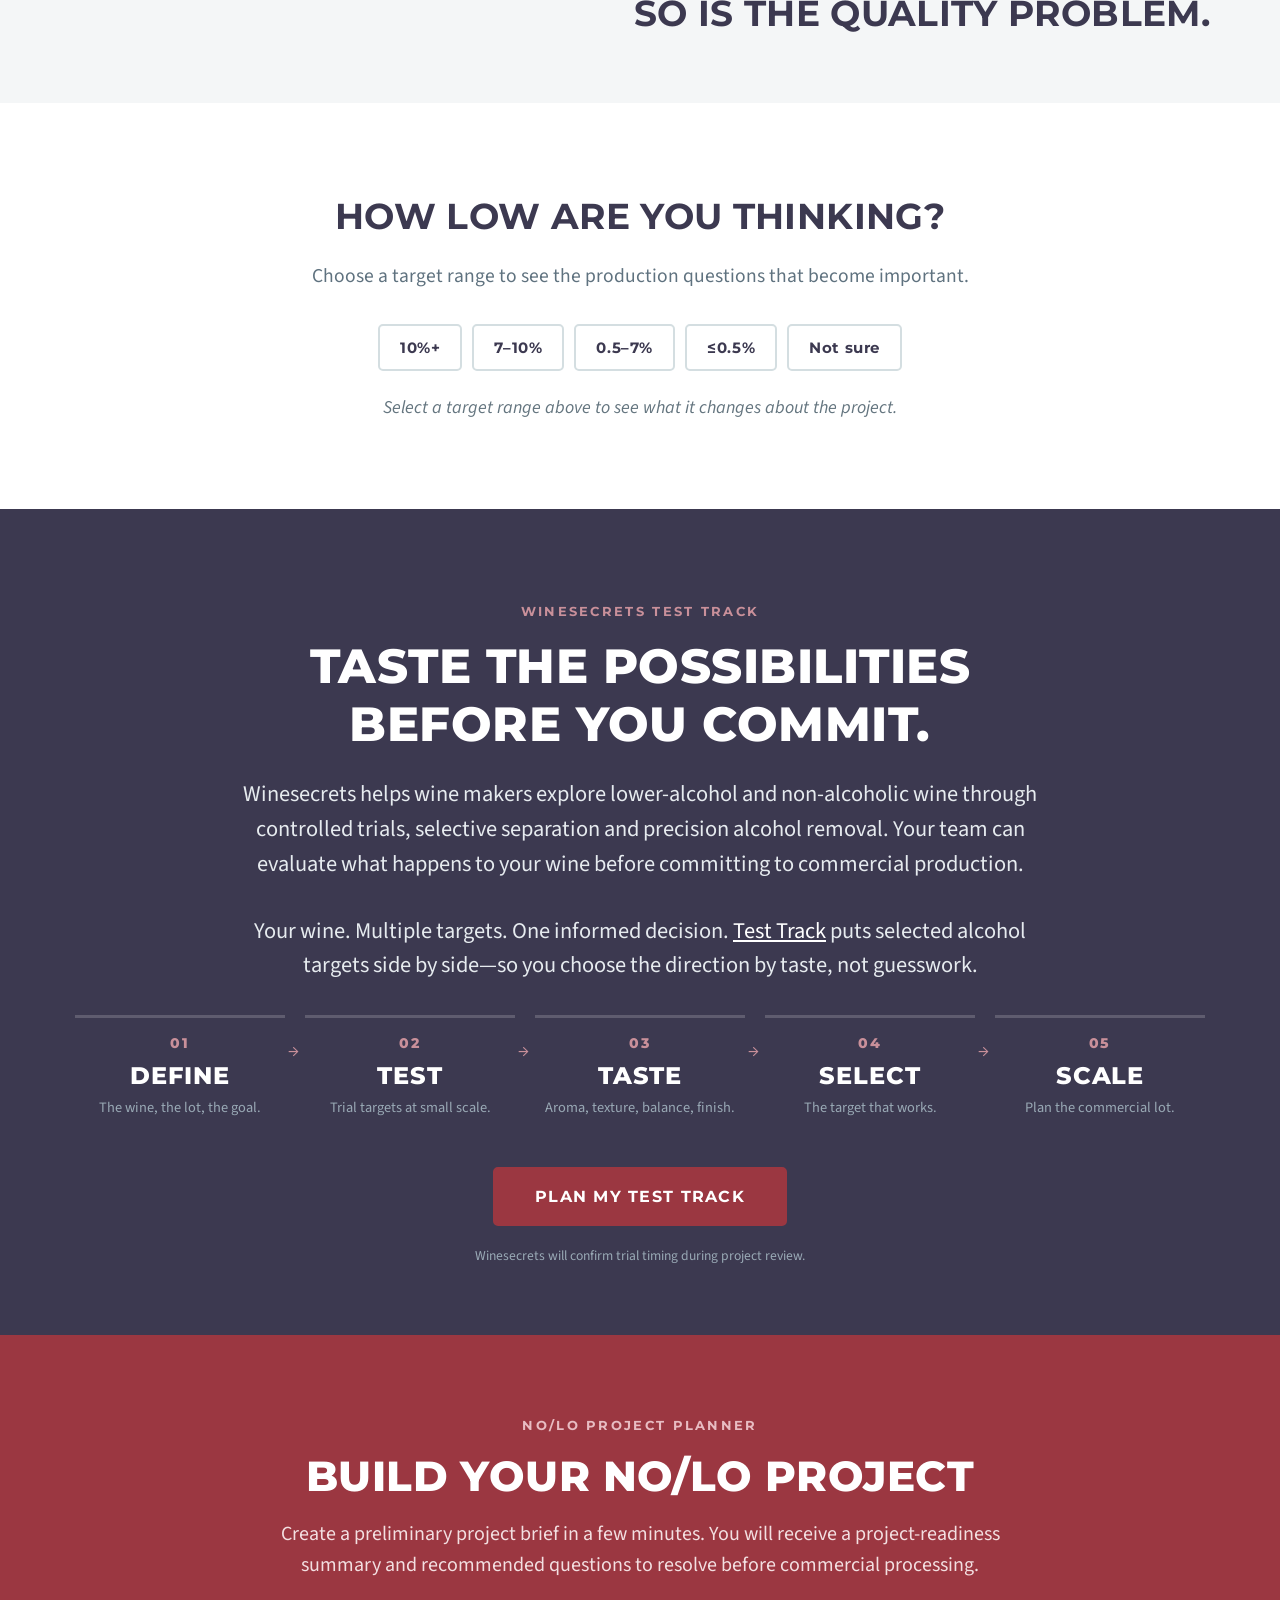
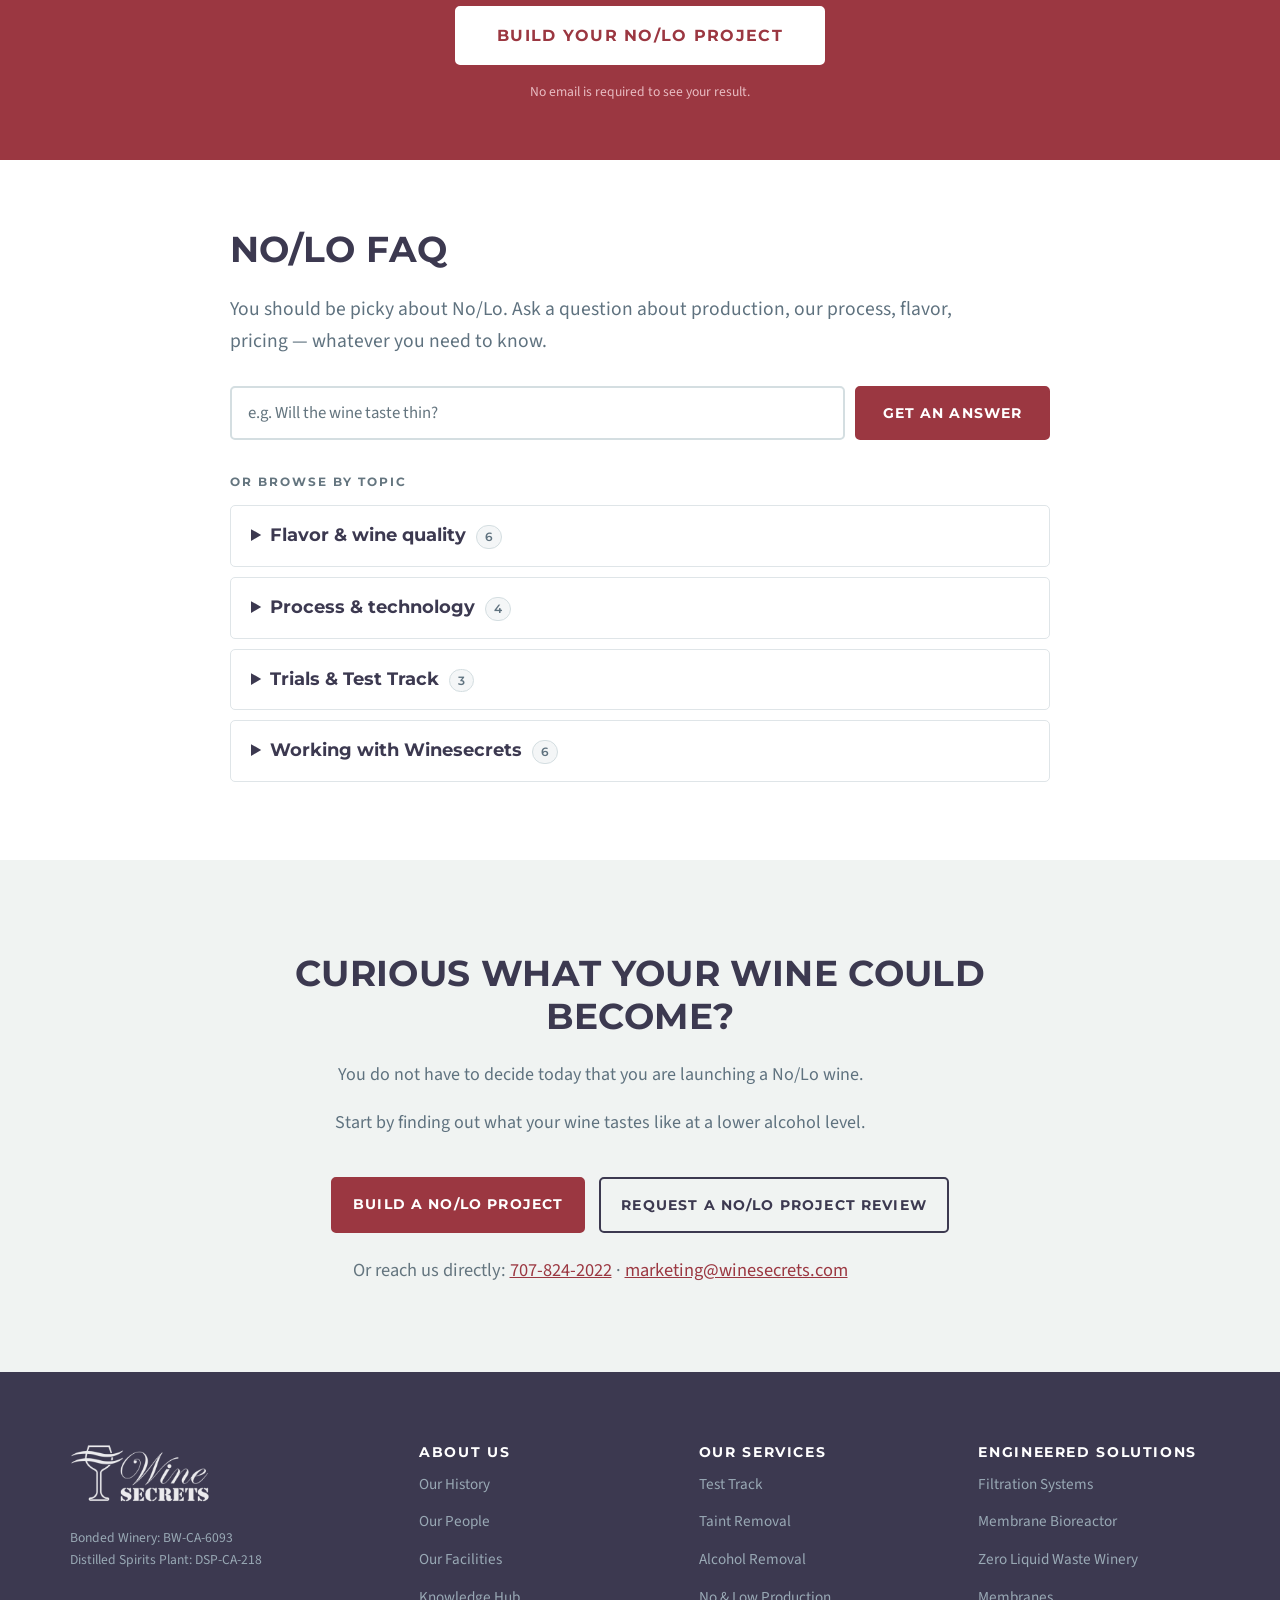
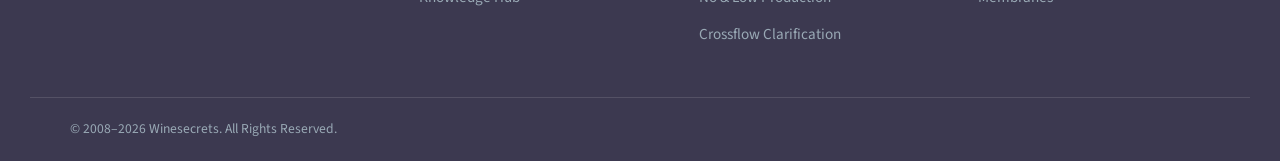
==== commit 33797022: "Benefit cards: 60% column width, centered, label-over-text Compact centered cards instead of full-wi" ====
--- a/index.html
+++ b/index.html
@@ -16,7 +16,7 @@
 <link rel="preconnect" href="https://fonts.googleapis.com">
 <link rel="preconnect" href="https://fonts.gstatic.com" crossorigin>
 <link href="https://fonts.googleapis.com/css2?family=Montserrat:wght@400;600;700;800&family=Source+Sans+3:wght@400;600;700&display=swap" rel="stylesheet">
-<link rel="stylesheet" href="css/styles.css?v=20260904u">
+<link rel="stylesheet" href="css/styles.css?v=20260904v">
 <script type="application/ld+json">
 {
   "@context": "https://schema.org",
@@ -380,10 +380,10 @@
 <!-- ============ DEBUG PANEL (local only, ?debug=1) ============ -->
 <aside class="ws-nolo-debug" id="ws-nolo-debug" hidden aria-label="Prototype debug panel"></aside>
 
-<script src="js/content.js?v=20260904u" defer></script>
-<script src="js/analytics.js?v=20260904u" defer></script>
-<script src="js/visitor.js?v=20260904u" defer></script>
-<script src="js/planner.js?v=20260904u" defer></script>
-<script src="js/main.js?v=20260904u" defer></script>
+<script src="js/content.js?v=20260904v" defer></script>
+<script src="js/analytics.js?v=20260904v" defer></script>
+<script src="js/visitor.js?v=20260904v" defer></script>
+<script src="js/planner.js?v=20260904v" defer></script>
+<script src="js/main.js?v=20260904v" defer></script>
 </body>
 </html>
--- a/css/styles.css
+++ b/css/styles.css
@@ -254,11 +254,14 @@
   margin-top: 2.3rem;
 }
 .ws-nolo-hero__grid .ws-nolo-hero__benefits li {
-  padding: 18px 20px;
-  display: flex; align-items: center; flex-wrap: wrap;
-}
-.ws-nolo-hero__grid .ws-nolo-hero__benefits strong { display: inline; margin-right: 0.45em; }
-.ws-nolo-hero__grid .ws-nolo-hero__benefits span { display: inline; }
+  width: 60%;
+  justify-self: center;
+  padding: 16px 18px;
+  display: flex; flex-direction: column; align-items: center; justify-content: center;
+  text-align: center;
+}
+.ws-nolo-hero__grid .ws-nolo-hero__benefits strong { display: block; margin: 0 0 0.3rem; }
+.ws-nolo-hero__grid .ws-nolo-hero__benefits span { display: block; }
 .ws-nolo-hero__benefits li {
   text-align: left;
   background: var(--ws-bg);
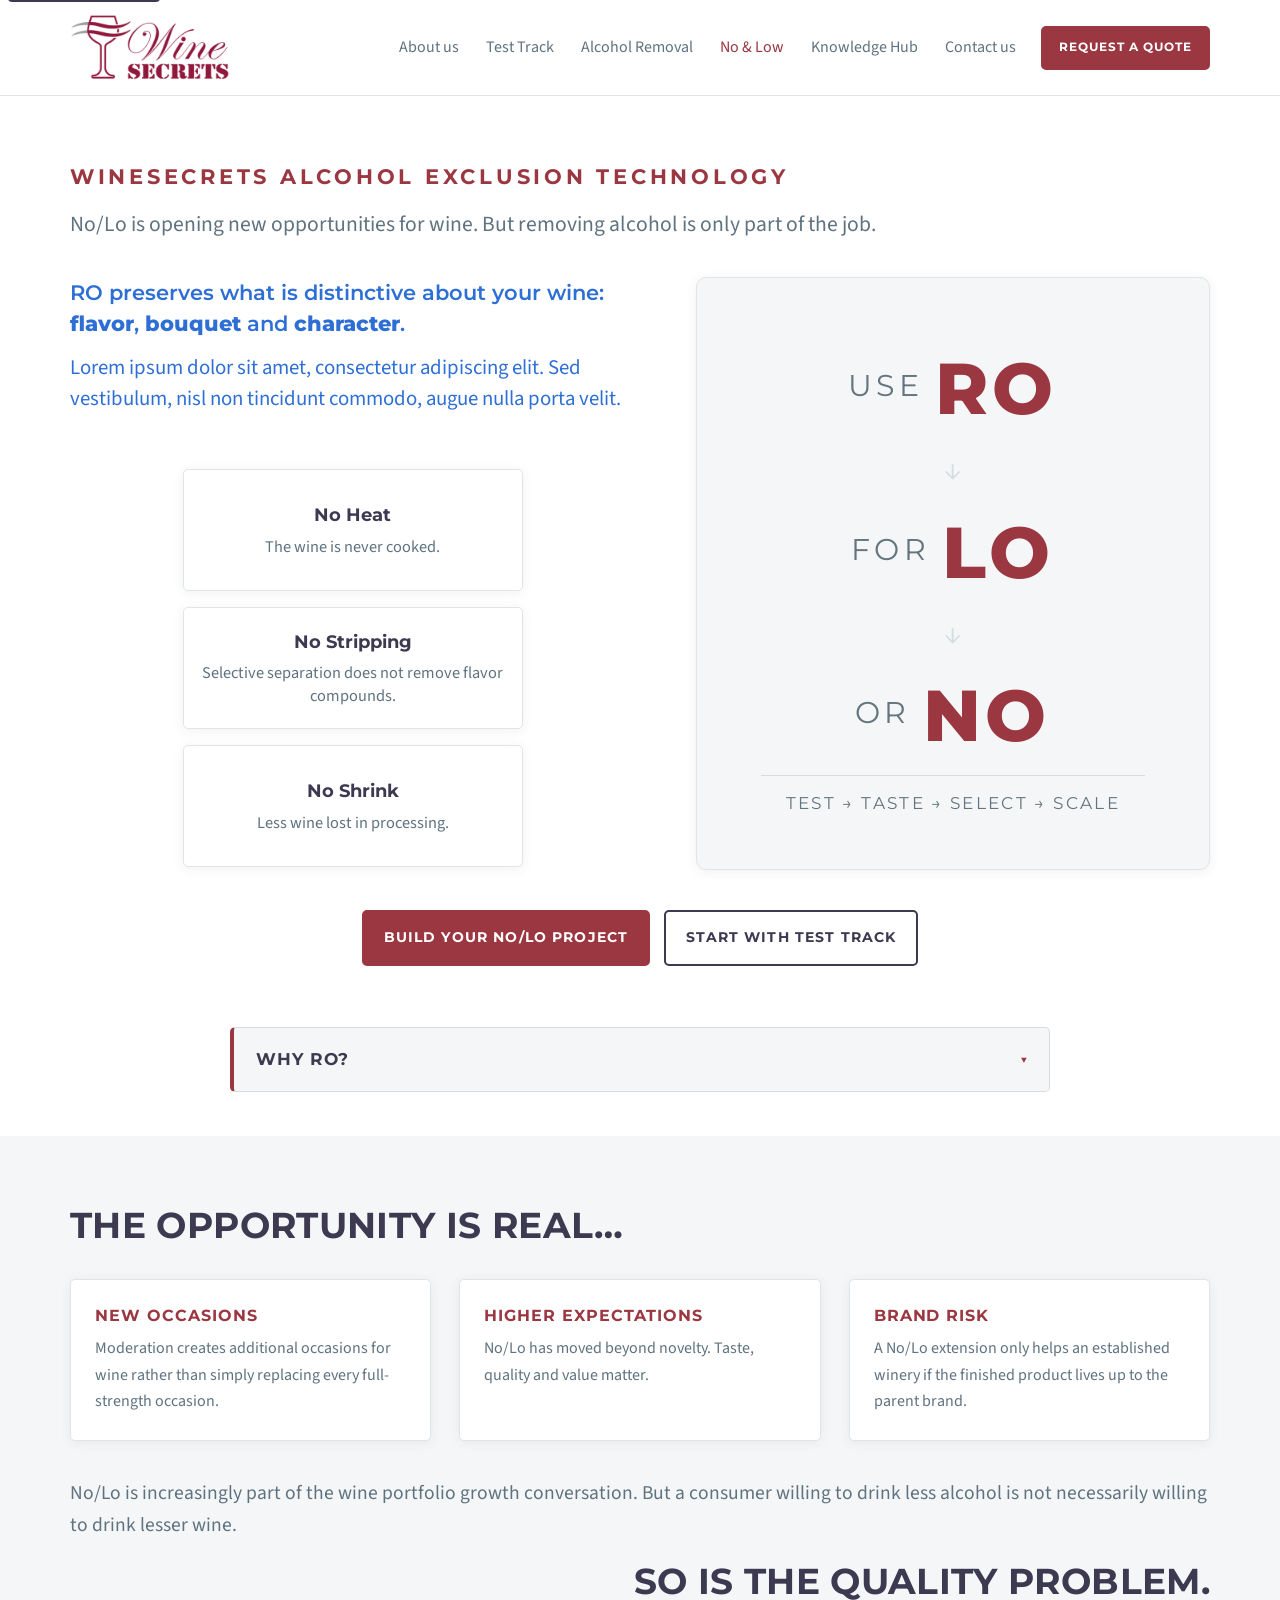
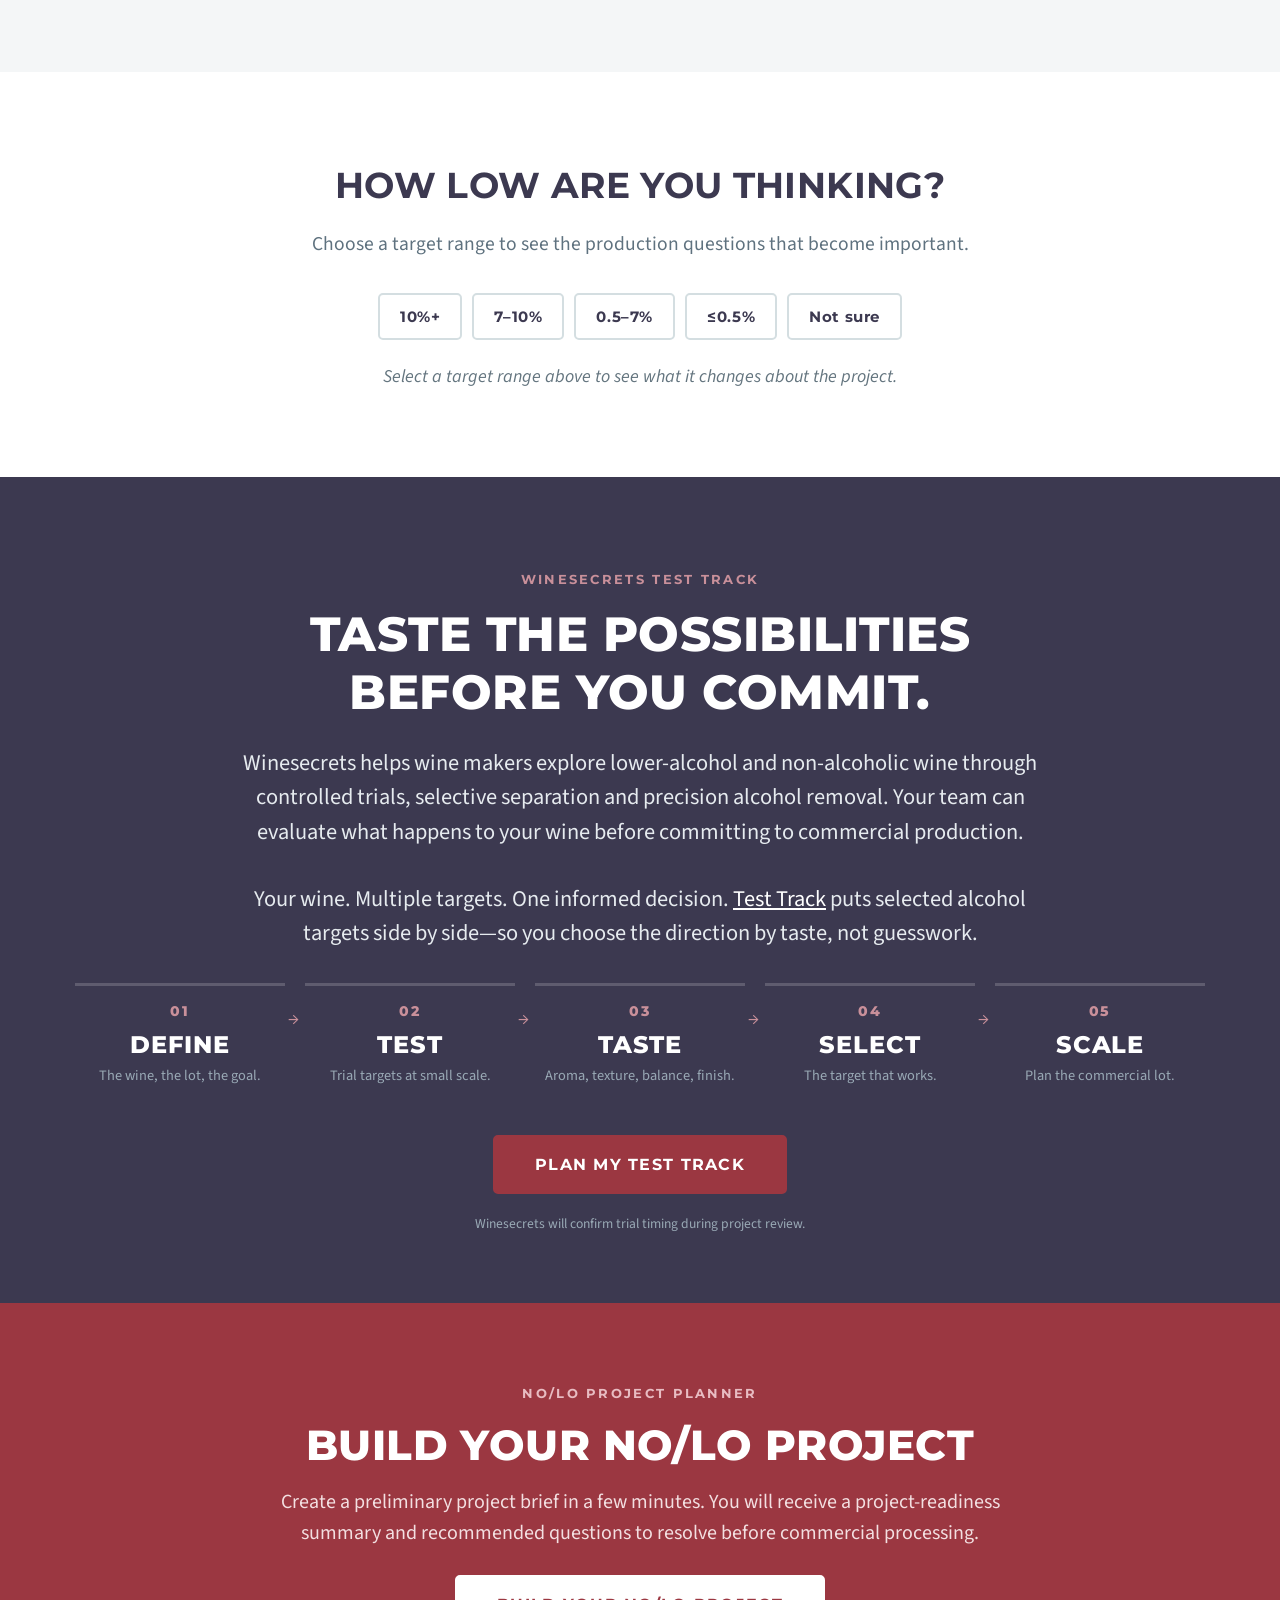
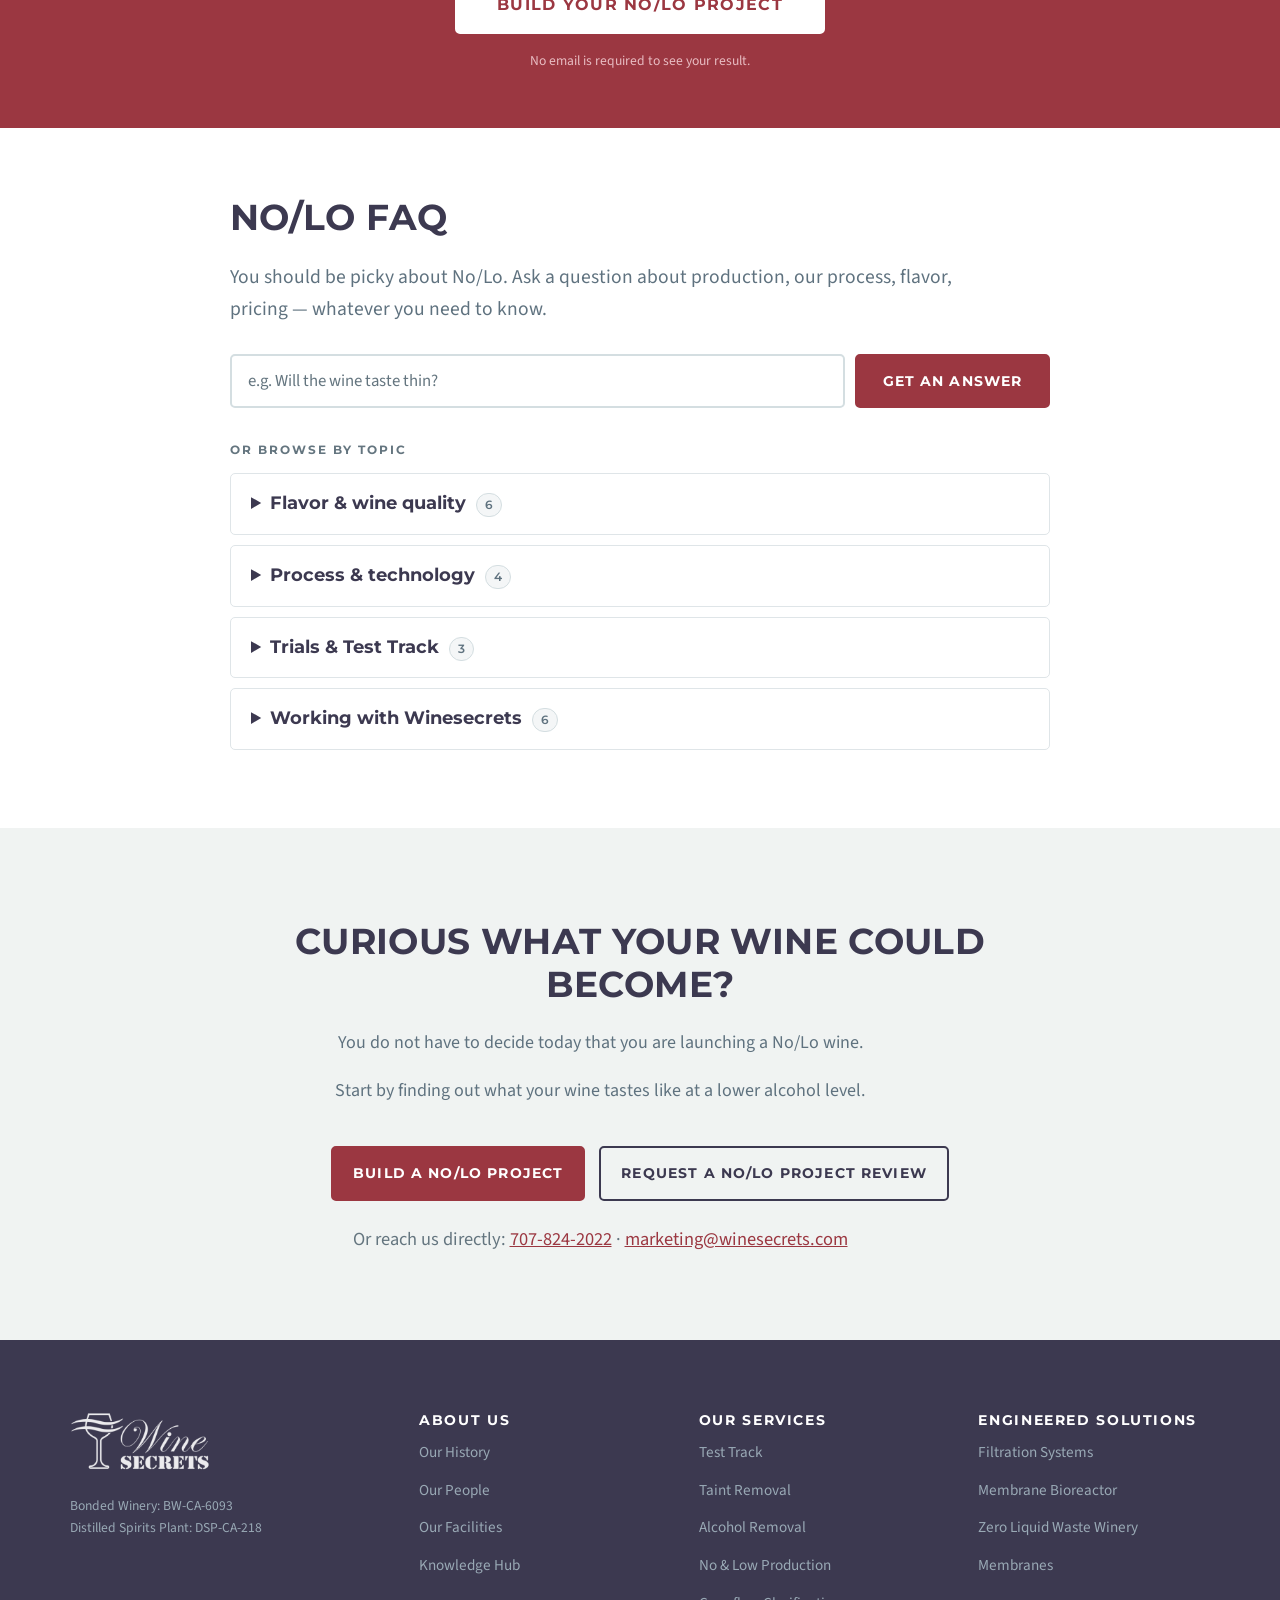
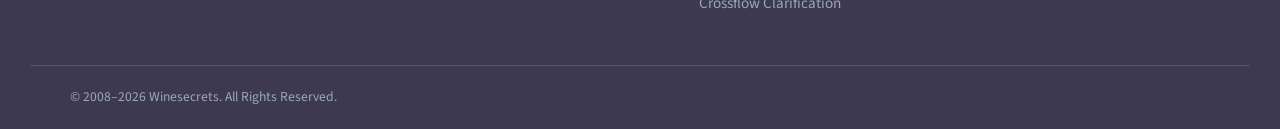
==== commit 8ec93f76: "Quality block: matched text sizes, shorter lorem, all-blue nouns Sentence and lorem both 1.3rem; lor" ====
--- a/index.html
+++ b/index.html
@@ -16,7 +16,7 @@
 <link rel="preconnect" href="https://fonts.googleapis.com">
 <link rel="preconnect" href="https://fonts.gstatic.com" crossorigin>
 <link href="https://fonts.googleapis.com/css2?family=Montserrat:wght@400;600;700;800&family=Source+Sans+3:wght@400;600;700&display=swap" rel="stylesheet">
-<link rel="stylesheet" href="css/styles.css?v=20260904v">
+<link rel="stylesheet" href="css/styles.css?v=20260904w">
 <script type="application/ld+json">
 {
   "@context": "https://schema.org",
@@ -74,7 +74,7 @@
       <div class="ws-nolo-hero__quality">
         <p class="ws-nolo-hero__quality-label" id="ws-nolo-quality-label">RO preserves what is distinctive about your wine: <strong>flavor</strong>, <strong>bouquet</strong> and <strong>character</strong>.</p>
         <!-- PLACEHOLDER COPY: replace before production -->
-        <p class="ws-nolo-hero__quality-lorem">Lorem ipsum dolor sit amet, consectetur adipiscing elit. Sed vestibulum, nisl non tincidunt commodo, augue nulla porta velit, at cursus magna leo vitae arcu. Integer euismod, sapien in facilisis dictum, mauris justo aliquet nisi, id posuere magna arcu non purus.</p>
+        <p class="ws-nolo-hero__quality-lorem">Lorem ipsum dolor sit amet, consectetur adipiscing elit. Sed vestibulum, nisl non tincidunt commodo, augue nulla porta velit.</p>
         <ul class="ws-nolo-hero__benefits" aria-labelledby="ws-nolo-quality-label">
           <li><strong>No Heat</strong><span>The wine is never cooked.</span></li>
           <li><strong>No Stripping</strong><span>Selective separation does not remove flavor compounds.</span></li>
@@ -380,10 +380,10 @@
 <!-- ============ DEBUG PANEL (local only, ?debug=1) ============ -->
 <aside class="ws-nolo-debug" id="ws-nolo-debug" hidden aria-label="Prototype debug panel"></aside>
 
-<script src="js/content.js?v=20260904v" defer></script>
-<script src="js/analytics.js?v=20260904v" defer></script>
-<script src="js/visitor.js?v=20260904v" defer></script>
-<script src="js/planner.js?v=20260904v" defer></script>
-<script src="js/main.js?v=20260904v" defer></script>
+<script src="js/content.js?v=20260904w" defer></script>
+<script src="js/analytics.js?v=20260904w" defer></script>
+<script src="js/visitor.js?v=20260904w" defer></script>
+<script src="js/planner.js?v=20260904w" defer></script>
+<script src="js/main.js?v=20260904w" defer></script>
 </body>
 </html>
--- a/css/styles.css
+++ b/css/styles.css
@@ -197,7 +197,8 @@
 }
 .ws-nolo-hero__quality-lorem {
   color: var(--ws-blue);
-  font-size: 1.05rem;
+  font-size: 1.3rem;
+  line-height: 1.5;
   margin: 0 0 1.1rem;
   max-width: 46em;
 }
@@ -237,7 +238,7 @@
   max-width: 46em;
 }
 .ws-nolo-hero__quality-label strong {
-  color: var(--ws-brand-primary);
+  color: inherit;
   font-weight: 800;
 }
 .ws-nolo-hero__benefits {
